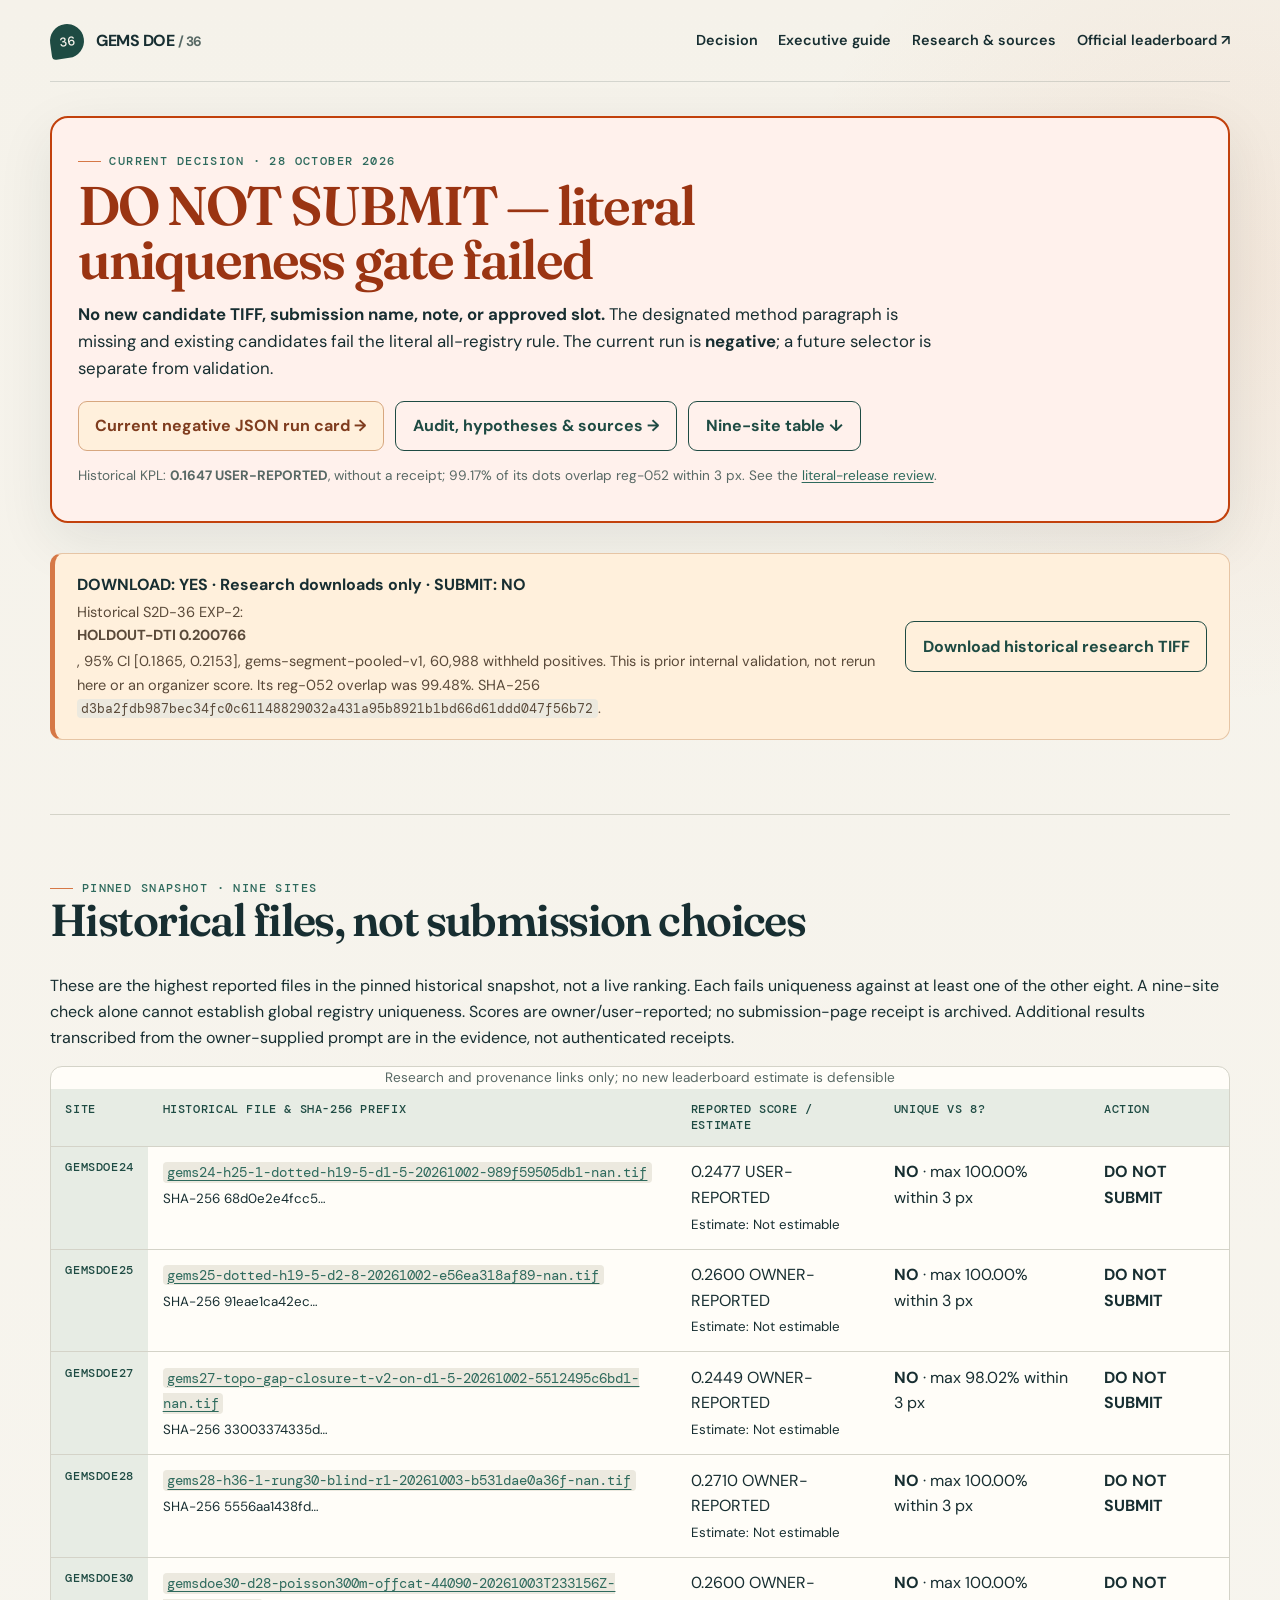
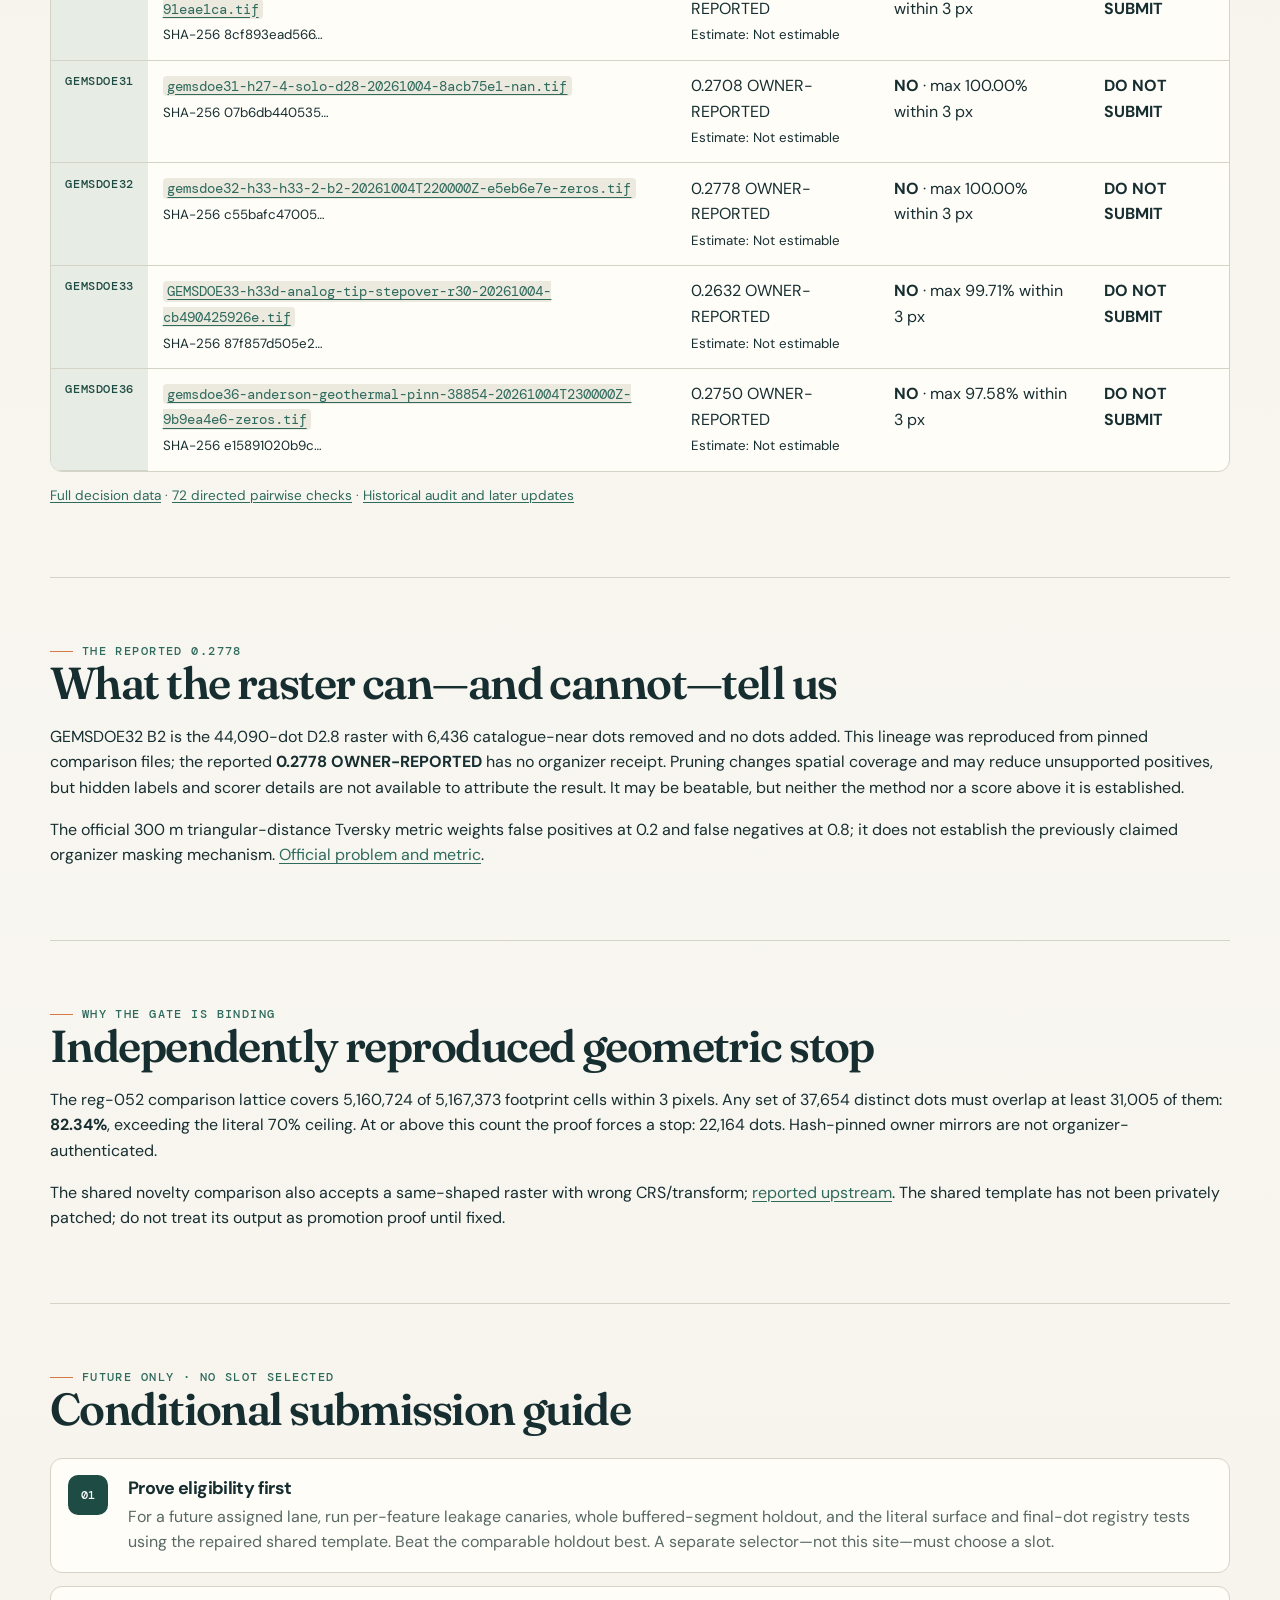
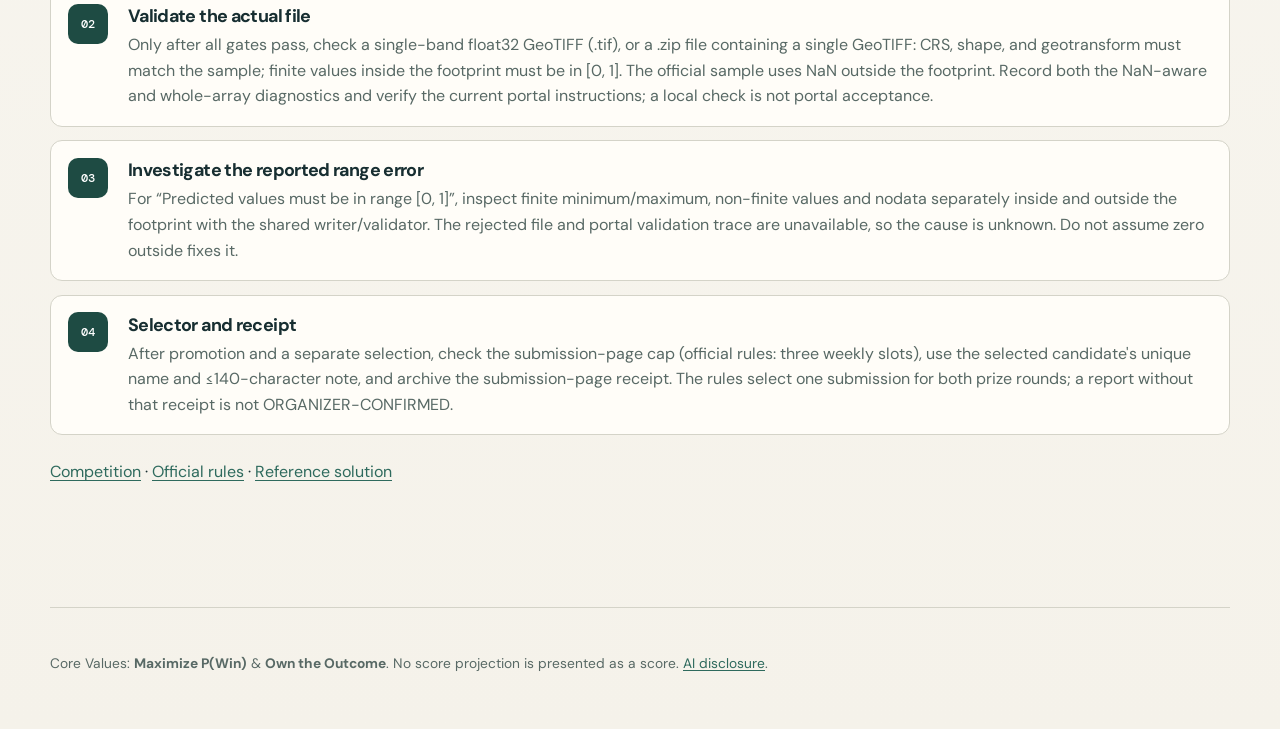
==== docs/index.html @ 8fd95c80 "Fail closed on current research review and validate input grids Co-authored-by: arena-agent <2970537" ====
<!doctype html>
<html lang="en"><head><meta charset="utf-8"><meta name="viewport" content="width=device-width,initial-scale=1">
<meta name="description" content="GEMSDOE36: negative competition decision, research downloads and evidence.">
<title>Decision and evidence · GEMS DOE 36</title><link rel="stylesheet" href="assets/site.css"></head>
<body><a class="skip-link" href="#main">Skip to main content</a>
<header class="site-header"><a class="brand" href="index.html"><span class="brand-mark" aria-hidden="true">36</span><span>GEMS DOE <span class="small">/ 36</span></span></a>
<nav class="nav" aria-label="Main navigation"><a href="index.html">Decision</a><a href="executive-summary.html">Executive guide</a><a href="research/review-20261028.md">Research &amp; sources</a><a href="https://www.drivendata.org/competitions/306/competition-doe-gems/leaderboard/" target="_blank" rel="noopener">Official leaderboard ↗</a></nav></header>
<main id="main" class="wrap">
<!-- LITERAL_REVIEW:START -->
<section class="verdict verdict-bad" aria-labelledby="decision-title"><span class="eyebrow">Current decision · 28 October 2026</span>
<h1 id="decision-title">DO NOT SUBMIT — literal uniqueness gate failed</h1>
<p class="verdict-sub"><strong>No new candidate TIFF, submission name, note, or approved slot.</strong> The designated method paragraph is missing and existing candidates fail the literal all-registry rule. The current run is <strong>negative</strong>; a future selector is separate from validation.</p>
<div class="hero-actions"><a class="button warning" href="downloads/session-review-20261028-audit-run-card.json">Current negative JSON run card →</a><a class="button secondary" href="research/review-20261028.md">Audit, hypotheses &amp; sources →</a><a class="button secondary" href="#focus9-decision">Nine-site table ↓</a></div>
<p class="small">Historical KPL: <strong>0.1647 USER-REPORTED</strong>, without a receipt; 99.17% of its dots overlap reg-052 within 3 px. See the <a href="downloads/literal-release-review.json">literal-release review</a>.</p>
</section><!-- LITERAL_REVIEW:END -->
<section class="download-strip" aria-label="Research download, not submission"><div><strong>DOWNLOAD: YES · Research downloads only · SUBMIT: NO</strong>
<p>Historical S2D-36 EXP-2: <strong>HOLDOUT-DTI 0.200766</strong>, 95% CI [0.1865, 0.2153], gems-segment-pooled-v1, 60,988 withheld positives. This is prior internal validation, not rerun here or an organizer score. Its reg-052 overlap was 99.48%. SHA-256 <code>d3ba2fdb987bec34fc0c61148829032a431a95b8921b1bd66d61ddd047f56b72</code>.</p></div>
<a class="button secondary" href="downloads/gemsdoe36-s2d36-exp2-20261027-31189d084a83-zeros.tif" download>Download historical research TIFF</a></section>
<!-- FOCUS9_DECISION:START -->
<section class="section" id="focus9-decision" aria-labelledby="focus-title">
<div class="section-head"><div><span class="eyebrow">Pinned snapshot · nine sites</span><h2 id="focus-title">Historical files, not submission choices</h2></div></div>
<p>These are the highest reported files in the pinned historical snapshot, not a live ranking. Each fails uniqueness against at least one of the other eight. A nine-site check alone cannot establish global registry uniqueness. Scores are owner/user-reported; no submission-page receipt is archived. Additional results transcribed from the owner-supplied prompt are in the evidence, not authenticated receipts.</p>
<div class="table-wrap"><table><caption class="small">Research and provenance links only; no new leaderboard estimate is defensible</caption>
<thead><tr><th>Site</th><th>Historical file &amp; SHA-256 prefix</th><th>Reported score / estimate</th><th>Unique vs 8?</th><th>Action</th></tr></thead><tbody><tr><th scope="row">GEMSDOE24</th><td><a href="https://github.com/buffedlizard55-lab/GEMSDOE24/blob/fc2bc6f350bf5c6ce8da5d7a2ab03578ea1259d1/docs/downloads/gems24-h25-1-dotted-h19-5-d1-5-20261002-989f59505db1-nan.tif"><code>gems24-h25-1-dotted-h19-5-d1-5-20261002-989f59505db1-nan.tif</code></a><br><small>SHA-256 68d0e2e4fcc5…</small></td><td>0.2477 USER-REPORTED<br><small>Estimate: Not estimable</small></td><td><strong>NO</strong> · max 100.00% within 3 px</td><td><strong>DO NOT SUBMIT</strong></td></tr><tr><th scope="row">GEMSDOE25</th><td><a href="https://github.com/buffedlizard55-lab/GEMSDOE25/blob/e40b9b5e3871cb34d138f586bde97f5099658d01/docs/downloads/gems25-dotted-h19-5-d2-8-20261002-e56ea318af89-nan.tif"><code>gems25-dotted-h19-5-d2-8-20261002-e56ea318af89-nan.tif</code></a><br><small>SHA-256 91eae1ca42ec…</small></td><td>0.2600 OWNER-REPORTED<br><small>Estimate: Not estimable</small></td><td><strong>NO</strong> · max 100.00% within 3 px</td><td><strong>DO NOT SUBMIT</strong></td></tr><tr><th scope="row">GEMSDOE27</th><td><a href="https://github.com/buffedlizard55-lab/GEMSDOE27/blob/927322eadbde56be42ae129ccdfb9b37540d8e60/docs/downloads/gems27-topo-gap-closure-t-v2-on-d1-5-20261002-5512495c6bd1-nan.tif"><code>gems27-topo-gap-closure-t-v2-on-d1-5-20261002-5512495c6bd1-nan.tif</code></a><br><small>SHA-256 33003374335d…</small></td><td>0.2449 OWNER-REPORTED<br><small>Estimate: Not estimable</small></td><td><strong>NO</strong> · max 98.02% within 3 px</td><td><strong>DO NOT SUBMIT</strong></td></tr><tr><th scope="row">GEMSDOE28</th><td><a href="https://github.com/buffedlizard55-lab/GEMSDOE28/blob/e6321461066f89080e3b1bb670d3951ab20d3638/docs/downloads/gems28-h36-1-rung30-blind-r1-20261003-b531dae0a36f-nan.tif"><code>gems28-h36-1-rung30-blind-r1-20261003-b531dae0a36f-nan.tif</code></a><br><small>SHA-256 5556aa1438fd…</small></td><td>0.2710 OWNER-REPORTED<br><small>Estimate: Not estimable</small></td><td><strong>NO</strong> · max 100.00% within 3 px</td><td><strong>DO NOT SUBMIT</strong></td></tr><tr><th scope="row">GEMSDOE30</th><td><a href="https://github.com/buffedlizard55-lab/GEMSDOE30/blob/760af3005dd40b9f36d8fef97d6dc384fd9f2a2f/docs/downloads/gemsdoe30-d28-poisson300m-offcat-44090-20261003T233156Z-91eae1ca.tif"><code>gemsdoe30-d28-poisson300m-offcat-44090-20261003T233156Z-91eae1ca.tif</code></a><br><small>SHA-256 8cf893ead566…</small></td><td>0.2600 OWNER-REPORTED<br><small>Estimate: Not estimable</small></td><td><strong>NO</strong> · max 100.00% within 3 px</td><td><strong>DO NOT SUBMIT</strong></td></tr><tr><th scope="row">GEMSDOE31</th><td><a href="https://github.com/buffedlizard55-lab/GEMSDOE31/blob/597b04cd1afb65d1ebbe3e9417fd952be48e3d74/docs/downloads/gemsdoe31-h27-4-solo-d28-20261004-8acb75e1-nan.tif"><code>gemsdoe31-h27-4-solo-d28-20261004-8acb75e1-nan.tif</code></a><br><small>SHA-256 07b6db440535…</small></td><td>0.2708 OWNER-REPORTED<br><small>Estimate: Not estimable</small></td><td><strong>NO</strong> · max 100.00% within 3 px</td><td><strong>DO NOT SUBMIT</strong></td></tr><tr><th scope="row">GEMSDOE32</th><td><a href="https://github.com/buffedlizard55-lab/GEMSDOE32/blob/5fc7792c5887735ecd3aa9a612787da588a7bf2c/docs/downloads/gemsdoe32-h33-h33-2-b2-20261004T220000Z-e5eb6e7e-zeros.tif"><code>gemsdoe32-h33-h33-2-b2-20261004T220000Z-e5eb6e7e-zeros.tif</code></a><br><small>SHA-256 c55bafc47005…</small></td><td>0.2778 OWNER-REPORTED<br><small>Estimate: Not estimable</small></td><td><strong>NO</strong> · max 100.00% within 3 px</td><td><strong>DO NOT SUBMIT</strong></td></tr><tr><th scope="row">GEMSDOE33</th><td><a href="https://github.com/buffedlizard55-lab/GEMSDOE33/blob/f618cc54773bd9b4d6c2b3ebf78103a05cc10cb6/docs/downloads/GEMSDOE33-h33d-analog-tip-stepover-r30-20261004-cb490425926e.tif"><code>GEMSDOE33-h33d-analog-tip-stepover-r30-20261004-cb490425926e.tif</code></a><br><small>SHA-256 87f857d505e2…</small></td><td>0.2632 OWNER-REPORTED<br><small>Estimate: Not estimable</small></td><td><strong>NO</strong> · max 99.71% within 3 px</td><td><strong>DO NOT SUBMIT</strong></td></tr><tr><th scope="row">GEMSDOE36</th><td><a href="https://github.com/buffedlizard55-lab/GEMSDOE36/blob/c5a8ae7da3bd2fcff5aa5855afd44c7a3346c16f/docs/downloads/gemsdoe36-anderson-geothermal-pinn-38854-20261004T230000Z-9b9ea4e6-zeros.tif"><code>gemsdoe36-anderson-geothermal-pinn-38854-20261004T230000Z-9b9ea4e6-zeros.tif</code></a><br><small>SHA-256 e15891020b9c…</small></td><td>0.2750 OWNER-REPORTED<br><small>Estimate: Not estimable</small></td><td><strong>NO</strong> · max 97.58% within 3 px</td><td><strong>DO NOT SUBMIT</strong></td></tr></tbody></table></div>
<p class="small"><a href="downloads/focus9-decision-table-20261027.json">Full decision data</a> · <a href="downloads/focus-sites-pairwise-uniqueness.json">72 directed pairwise checks</a> · <a href="research/focus9-executive-summary-20261027.md">Historical audit and later updates</a></p>
</section><!-- FOCUS9_DECISION:END -->
<section class="section" id="why-b2"><span class="eyebrow">The reported 0.2778</span><h2>What the raster can—and cannot—tell us</h2>
<p>GEMSDOE32 B2 is the 44,090-dot D2.8 raster with 6,436 catalogue-near dots removed and no dots added. This lineage was reproduced from pinned comparison files; the reported <strong>0.2778 OWNER-REPORTED</strong> has no organizer receipt. Pruning changes spatial coverage and may reduce unsupported positives, but hidden labels and scorer details are not available to attribute the result. It may be beatable, but neither the method nor a score above it is established.</p>
<p>The official 300 m triangular-distance Tversky metric weights false positives at 0.2 and false negatives at 0.8; it does not establish the previously claimed organizer masking mechanism. <a href="https://www.drivendata.org/competitions/306/competition-doe-gems/page/967/">Official problem and metric</a>.</p>
</section>
<section class="section" id="novelty"><span class="eyebrow">Why the gate is binding</span><h2>Independently reproduced geometric stop</h2>
<p>The reg-052 comparison lattice covers 5,160,724 of 5,167,373 footprint cells within 3 pixels. Any set of 37,654 distinct dots must overlap at least 31,005 of them: <strong>82.34%</strong>, exceeding the literal 70% ceiling. At or above this count the proof forces a stop: 22,164 dots. Hash-pinned owner mirrors are not organizer-authenticated.</p>
<p>The shared novelty comparison also accepts a same-shaped raster with wrong CRS/transform; <a href="https://github.com/buffedlizard55-lab/GEMSDOE24/issues/77">reported upstream</a>. The shared template has not been privately patched; do not treat its output as promotion proof until fixed.</p>
</section>
<section class="section" id="how-to-submit"><span class="eyebrow">Future only · no slot selected</span><h2>Conditional submission guide</h2>
<ol class="steps"><li><div><h3>Prove eligibility first</h3><p>For a future assigned lane, run per-feature leakage canaries, whole buffered-segment holdout, and the literal surface and final-dot registry tests using the repaired shared template. Beat the comparable holdout best. A separate selector—not this site—must choose a slot.</p></div></li>
<li><div><h3>Validate the actual file</h3><p>Only after all gates pass, check a single-band float32 GeoTIFF (.tif), or a .zip file containing a single GeoTIFF: CRS, shape, and geotransform must match the sample; finite values inside the footprint must be in [0, 1]. The official sample uses NaN outside the footprint. Record both the NaN-aware and whole-array diagnostics and verify the current portal instructions; a local check is not portal acceptance.</p></div></li>
<li><div><h3>Investigate the reported range error</h3><p>For “Predicted values must be in range [0, 1]”, inspect finite minimum/maximum, non-finite values and nodata separately inside and outside the footprint with the shared writer/validator. The rejected file and portal validation trace are unavailable, so the cause is unknown. Do not assume zero outside fixes it.</p></div></li>
<li><div><h3>Selector and receipt</h3><p>After promotion and a separate selection, check the submission-page cap (official rules: three weekly slots), use the selected candidate's unique name and ≤140-character note, and archive the submission-page receipt. The rules select one submission for both prize rounds; a report without that receipt is not ORGANIZER-CONFIRMED.</p></div></li></ol>
<p><a href="https://www.drivendata.org/competitions/306/competition-doe-gems/">Competition</a> · <a href="https://docs.nlr.gov/docs/fy26osti/96647.pdf">Official rules</a> · <a href="https://github.com/drivendataorg/gems-prize-reference-solution">Reference solution</a></p>
</section>
</main><footer class="site-footer wrap"><p>Core Values: <strong>Maximize P(Win)</strong> &amp; <strong>Own the Outcome</strong>. No score projection is presented as a score. <a href="AI_DISCLOSURE.md">AI disclosure</a>.</p></footer></body></html>
---- docs/assets/site.css ----
@import url('https://fonts.googleapis.com/css2?family=DM+Mono:wght@400;500&family=DM+Sans:wght@400;500;600;700&family=Fraunces:opsz,wght@9..144,500;9..144,600&display=swap');

:root {
  color-scheme: light;
  --paper: #f5f2ea;
  --paper-2: #ebe7db;
  --ink: #172e31;
  --muted: #586965;
  --line: #d4d3c8;
  --forest: #1e4b43;
  --forest-2: #2e6a5d;
  --copper: #d67846;
  --copper-soft: #f4e2d3;
  --warning: #7f3c1e;
  --warning-bg: #fff0dc;
  --mint: #dce9dd;
  --white: #fffdf8;
  --shadow: 0 18px 55px rgba(25, 47, 46, 0.09);
  --radius: 18px;
  font-family: 'DM Sans', system-ui, sans-serif;
}

* { box-sizing: border-box; }
html { scroll-behavior: smooth; }
body {
  margin: 0;
  color: var(--ink);
  background:
    radial-gradient(circle at 95% 7%, rgba(214, 120, 70, .10), transparent 27rem),
    linear-gradient(180deg, var(--paper), #f8f6f0 64%, var(--paper));
  line-height: 1.6;
}
a { color: var(--forest-2); text-underline-offset: .18em; }
a:hover { color: #12392f; }
button, a { -webkit-tap-highlight-color: transparent; }
:focus-visible { outline: 3px solid var(--copper); outline-offset: 3px; }
.skip-link { position: absolute; left: -9999px; top: 0; z-index: 10; background: var(--white); padding: .7rem 1rem; }
.skip-link:focus { left: 1rem; top: 1rem; }

.site-header {
  width: min(1180px, calc(100% - 40px));
  margin: 0 auto;
  min-height: 82px;
  display: flex;
  align-items: center;
  justify-content: space-between;
  gap: 2rem;
  border-bottom: 1px solid rgba(23, 46, 49, .15);
}
.brand { display: inline-flex; align-items: center; gap: .75rem; color: var(--ink); text-decoration: none; font-weight: 700; letter-spacing: -.03em; }
.brand-mark { width: 34px; height: 34px; display: grid; place-items: center; color: var(--paper); background: var(--forest); border-radius: 50% 50% 50% 12%; font: 500 .8rem 'DM Mono', monospace; transform: rotate(-8deg); }
.nav { display: flex; align-items: center; gap: 1.3rem; flex-wrap: wrap; justify-content: flex-end; }
.nav a { color: var(--ink); text-decoration: none; font-size: .9rem; font-weight: 600; }
.nav a:hover { color: var(--copper); }

.wrap { width: min(1180px, calc(100% - 40px)); margin: 0 auto; }
.hero { padding: 76px 0 44px; display: grid; grid-template-columns: minmax(0, 1.25fr) minmax(280px, .75fr); gap: 3rem; align-items: center; }
.eyebrow { display: inline-flex; align-items: center; gap: .55rem; color: var(--forest-2); font: 500 .74rem 'DM Mono', monospace; letter-spacing: .12em; text-transform: uppercase; }
.eyebrow::before { content: ''; width: 23px; height: 1px; background: var(--copper); }
h1, h2, h3 { margin: 0; line-height: 1.12; letter-spacing: -.035em; }
h1 { max-width: 760px; margin-top: 1rem; font: 600 clamp(2.8rem, 6vw, 5.7rem)/.99 'Fraunces', Georgia, serif; }
h2 { font: 600 clamp(1.8rem, 3.5vw, 2.8rem)/1.08 'Fraunces', Georgia, serif; }
h3 { font-size: 1.12rem; }
.lede { max-width: 690px; margin: 1.4rem 0 1.9rem; color: var(--muted); font-size: 1.13rem; }
.hero-actions { display: flex; flex-wrap: wrap; gap: .7rem; align-items: center; }
.button { display: inline-flex; align-items: center; justify-content: center; gap: .55rem; min-height: 46px; padding: .72rem 1.05rem; border: 1px solid var(--forest); border-radius: 9px; background: var(--forest); color: #fffdf8; font-weight: 700; text-decoration: none; transition: transform .15s ease, box-shadow .15s ease; }
.button:hover { color: white; transform: translateY(-2px); box-shadow: 0 8px 22px rgba(30,75,67,.18); }
.button.secondary { color: var(--forest); background: transparent; }
.button.secondary:hover { color: var(--forest); background: var(--mint); }
.button.warning { color: var(--warning); background: var(--warning-bg); border-color: #d7a77f; }
.button.disabled { cursor: not-allowed; color: #66746f; background: #e7e8e1; border-color: #c8cec5; box-shadow: none; transform: none; }

.status-card { position: relative; overflow: hidden; padding: 1.45rem; border-radius: var(--radius); background: var(--ink); color: var(--paper); box-shadow: var(--shadow); }
.status-card::after { content: ''; position: absolute; width: 150px; height: 150px; right: -52px; bottom: -78px; border: 1px solid rgba(244,226,211,.3); border-radius: 50%; box-shadow: 0 0 0 18px rgba(244,226,211,.04), 0 0 0 38px rgba(244,226,211,.035); }
.status-card .eyebrow { color: #c2d6c8; }
.status-card h2 { margin: .85rem 0; font: 600 1.6rem/1.1 'Fraunces', Georgia, serif; }
.status-card p { max-width: 38ch; color: #d5ddd5; font-size: .93rem; }
.status-card a { position: relative; z-index: 1; color: #f2c49e; font-weight: 700; }
.status-pip { display: inline-block; width: 8px; height: 8px; margin-right: .45rem; background: #f2a16e; border-radius: 50%; box-shadow: 0 0 0 4px rgba(242,161,110,.14); }

.download-strip { margin: 18px 0 74px; display: grid; grid-template-columns: minmax(0, 1fr) auto; align-items: center; gap: 1.5rem; padding: 1.15rem 1.35rem; background: var(--warning-bg); border: 1px solid #e6c5a5; border-left: 5px solid var(--copper); border-radius: 12px; }
.download-strip strong { display: block; margin-bottom: .18rem; }
.download-strip p { margin: 0; color: #5a4a3a; font-size: .91rem; }

.section { padding: 56px 0; border-top: 1px solid var(--line); }
.section-head { display: flex; align-items: end; justify-content: space-between; gap: 2rem; margin-bottom: 1.8rem; }
.section-head p { max-width: 490px; margin: 0; color: var(--muted); }
.grid { display: grid; gap: 1rem; }
.grid.cols-3 { grid-template-columns: repeat(3, 1fr); }
.grid.cols-2 { grid-template-columns: repeat(2, 1fr); }
.card { padding: 1.35rem; background: rgba(255,253,248,.78); border: 1px solid var(--line); border-radius: 14px; box-shadow: 0 4px 20px rgba(23,46,49,.025); }
.card p { margin: .65rem 0 0; color: var(--muted); font-size: .94rem; }
.card-kicker { display: block; margin-bottom: .65rem; color: var(--copper); font: 500 .72rem 'DM Mono', monospace; letter-spacing: .08em; text-transform: uppercase; }
.card .tag { display: inline-flex; margin-top: 1rem; padding: .25rem .55rem; border-radius: 999px; background: var(--mint); color: var(--forest); font: 500 .7rem 'DM Mono', monospace; }
.rank { display: inline-grid; place-items: center; width: 28px; height: 28px; margin-right: .5rem; background: var(--paper-2); border-radius: 50%; font: 500 .76rem 'DM Mono', monospace; }
.callout { margin: 1.25rem 0; padding: 1rem 1.15rem; border-left: 4px solid var(--forest-2); background: var(--mint); border-radius: 0 10px 10px 0; }
.callout.warning { border-left-color: var(--copper); background: var(--warning-bg); }
.callout p { margin: .25rem 0; }
.inline-code, code { padding: .08rem .3rem; background: #ece9df; border-radius: 4px; font: .9em 'DM Mono', monospace; }
pre { overflow-x: auto; padding: 1rem; background: #172e31; color: #f4f2ea; border-radius: 10px; font-size: .83rem; }

.page-hero { padding: 64px 0 35px; }
.page-hero h1 { max-width: 850px; font-size: clamp(2.6rem, 5vw, 4.7rem); }
.page-hero .lede { margin-bottom: 0; }
.steps { counter-reset: step; display: grid; gap: .85rem; margin: 1.5rem 0; padding: 0; list-style: none; }
.steps li { counter-increment: step; display: grid; grid-template-columns: 44px 1fr; gap: 1rem; padding: 1.05rem; background: var(--white); border: 1px solid var(--line); border-radius: 12px; }
.steps li::before { content: counter(step, decimal-leading-zero); display: grid; place-items: center; width: 40px; height: 40px; color: white; background: var(--forest); border-radius: 10px; font: 500 .78rem 'DM Mono', monospace; }
.steps h3 { margin-top: .13rem; }
.steps p { margin: .38rem 0 0; color: var(--muted); }
.table-wrap { overflow-x: auto; border: 1px solid var(--line); border-radius: 12px; background: var(--white); }
table { width: 100%; border-collapse: collapse; min-width: 620px; }
th, td { padding: .78rem .9rem; text-align: left; vertical-align: top; border-bottom: 1px solid var(--line); }
th { background: #e7ece4; color: var(--forest); font: 500 .76rem 'DM Mono', monospace; text-transform: uppercase; letter-spacing: .05em; }
tr:last-child td { border-bottom: 0; }
.small { color: var(--muted); font-size: .85rem; }
.site-footer { margin-top: 50px; padding: 30px 0 42px; border-top: 1px solid var(--line); color: var(--muted); font-size: .86rem; }
.footer-row { display: flex; justify-content: space-between; gap: 1.5rem; flex-wrap: wrap; }
.footer-row p { margin: 0; }

@media (max-width: 800px) {
  .hero { grid-template-columns: 1fr; padding-top: 52px; gap: 2rem; }
  .grid.cols-3 { grid-template-columns: 1fr 1fr; }
  .section-head { display: block; }
  .section-head p { margin-top: .8rem; }
}
@media (max-width: 560px) {
  .site-header, .wrap { width: min(100% - 28px, 1180px); }
  .site-header { align-items: flex-start; flex-direction: column; gap: .8rem; padding: 1rem 0; }
  .nav { justify-content: flex-start; gap: .55rem 1rem; }
  .nav a { font-size: .82rem; }
  .hero { padding-top: 40px; }
  .grid.cols-3, .grid.cols-2 { grid-template-columns: 1fr; }
  .download-strip { grid-template-columns: 1fr; }
  .page-hero { padding-top: 42px; }
}
@media (prefers-reduced-motion: reduce) { html { scroll-behavior: auto; } .button { transition: none; } }

.gate-banner {
  margin: 18px 0 0;
  padding: 1rem 1.3rem;
  border-radius: 12px;
  background: #e3f3e8;
  border: 1.5px solid #2e6a5d;
  border-left: 6px solid #1e4b43;
  display: flex;
  flex-wrap: wrap;
  align-items: center;
  justify-content: space-between;
  gap: 1rem;
}
.gate-banner strong { color: #12392f; font-size: 1rem; }
.badge-pass {
  display: inline-flex;
  align-items: center;
  gap: .4rem;
  padding: .28rem .68rem;
  border-radius: 999px;
  background: #1e4b43;
  color: #fffdf8;
  font: 600 .74rem 'DM Mono', monospace;
  letter-spacing: .06em;
  text-transform: uppercase;
}
.fig-card {
  margin: 1.5rem 0 0;
  padding: 1rem;
  background: var(--white);
  border: 1px solid var(--line);
  border-radius: 14px;
  box-shadow: var(--shadow);
}
.fig-card img { width: 100%; height: auto; display: block; border-radius: 8px; }

/* ---- H36 verdict banner (generated by scripts/build_site.py from the JSON run card) ---- */
.verdict { margin: 34px 0 30px; padding: 1.6rem 1.6rem 1.3rem; border-radius: var(--radius); box-shadow: var(--shadow); }
.verdict h1 { margin-top: .6rem; font-size: clamp(2rem, 4.4vw, 3.4rem); }
.verdict-sub { max-width: 860px; margin: .9rem 0 1.2rem; font-size: 1.05rem; }
.verdict-bad { background: #fff1ec; border: 2px solid #c2410c; }
.verdict-bad h1 { color: #9a3412; }
.verdict-ok { background: #ecfdf3; border: 2px solid #15803d; }
.verdict-ok h1 { color: #166534; }
.verdict-meta { margin-top: 1.2rem; }
.verdict-meta table { min-width: 0; }
.verdict-meta th { width: 210px; }
.verdict-meta code { word-break: break-all; }
td.pass { color: #166534; font-weight: 700; }
td.fail { color: #9a3412; font-weight: 700; }

/* Source activity is informational; no browser-fetched leaderboard values. */
.source-feed-list { display: grid; grid-template-columns: repeat(auto-fit, minmax(260px, 1fr)); gap: .5rem 1.25rem; padding-left: 1.5rem; }
.source-feed-list li { overflow-wrap: anywhere; }
#source-feed-status { font-size: .9rem; color: var(--muted, #405360); }

/* Preflight decision: readable long hashes and compact audit cards on small screens. */
.archive-card code, .table-wrap code { overflow-wrap: anywhere; word-break: break-word; }
.archive-card a { overflow-wrap: anywhere; }
.archive-card details { margin-top: 1rem; font-size: .82rem; }
.archive-card summary { cursor: pointer; font-weight: 700; }
#source-feed-list { columns: 2 280px; padding-left: 1.2rem; }
#source-feed-list li { break-inside: avoid; margin-bottom: .35rem; font-size: .9rem; }
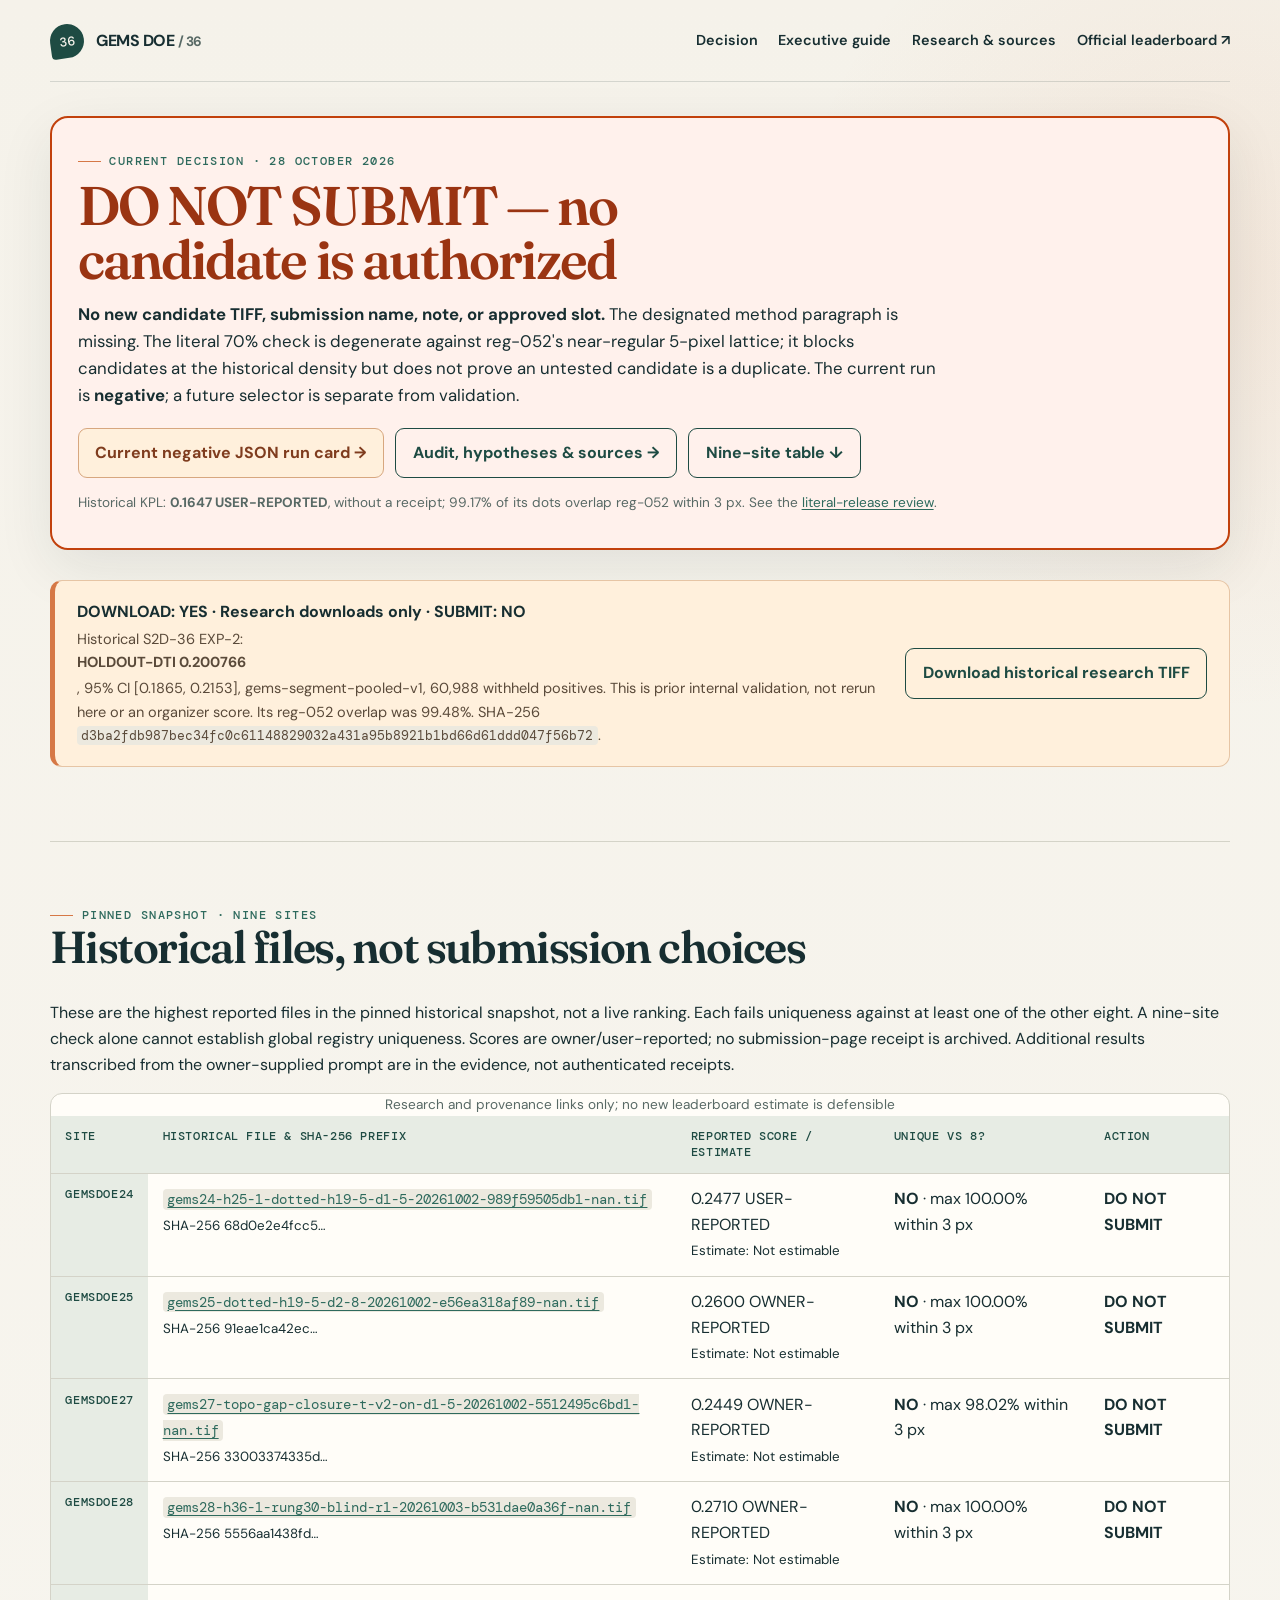
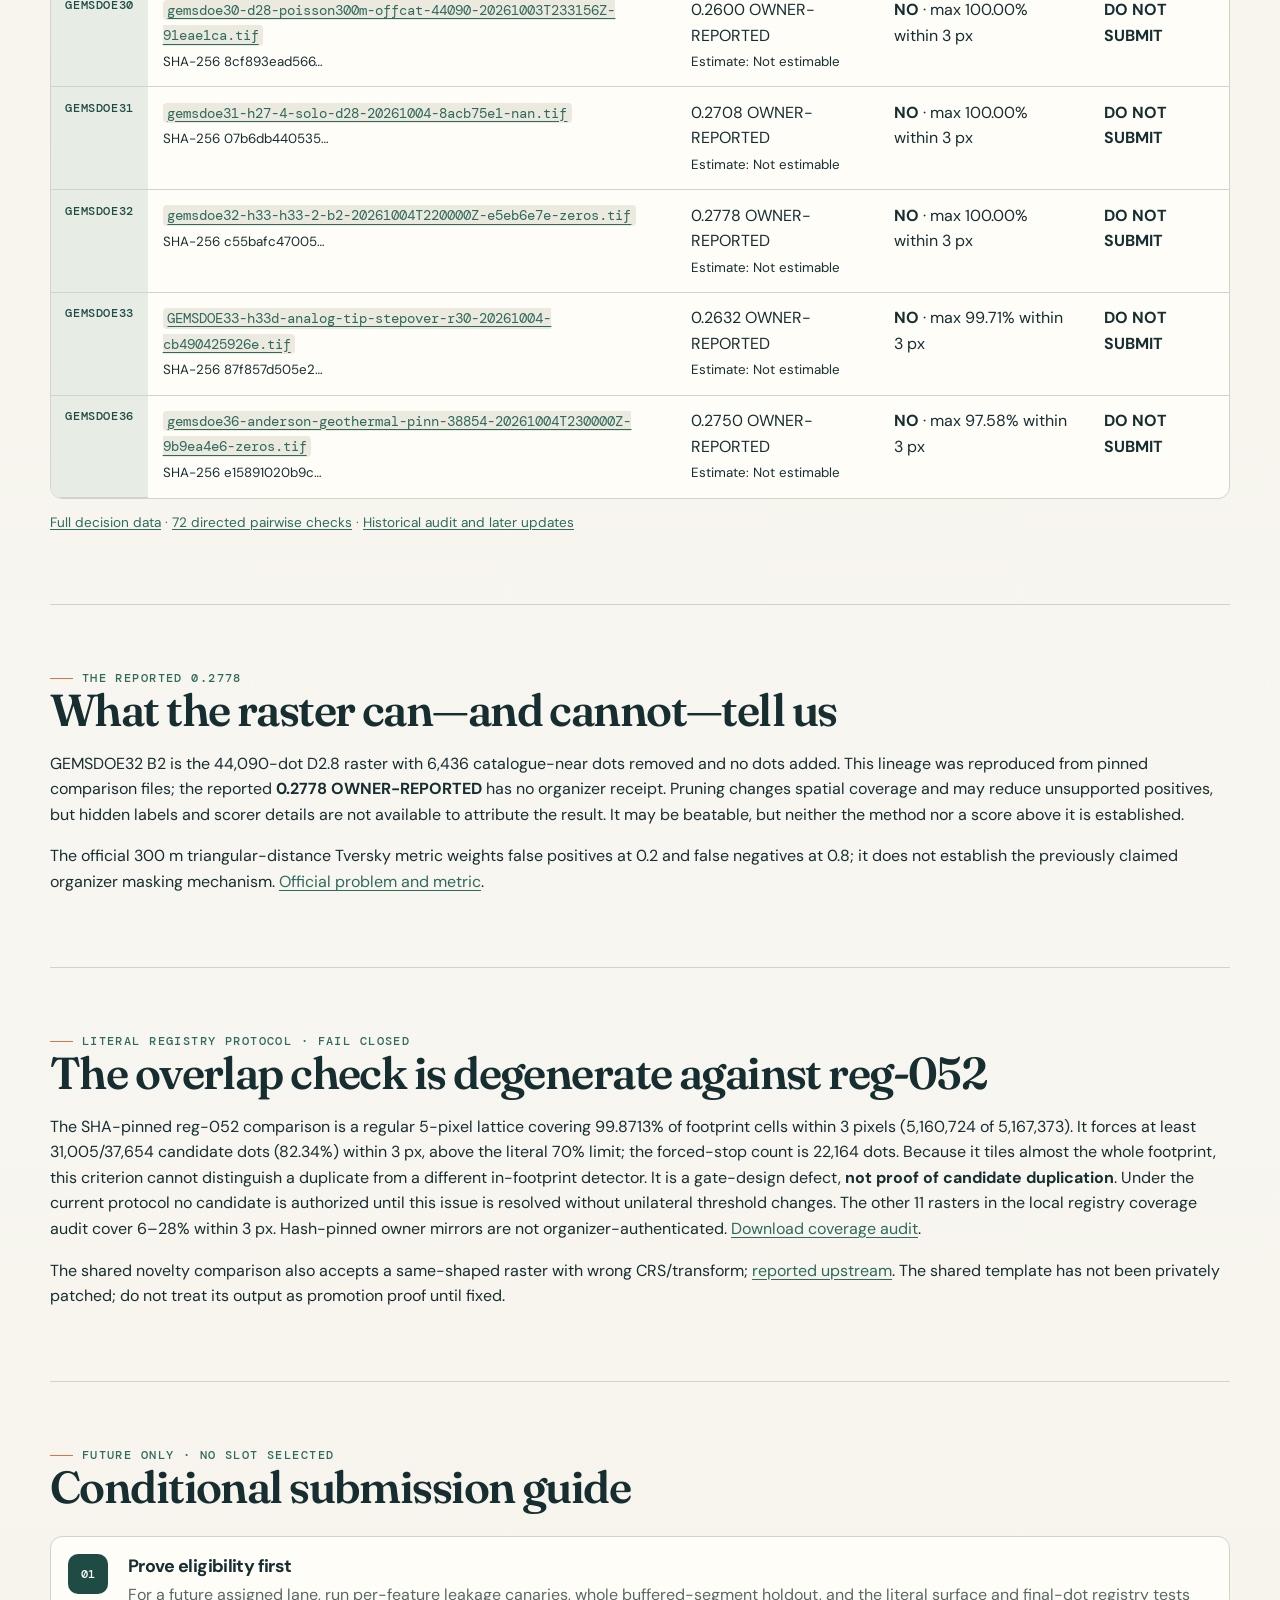
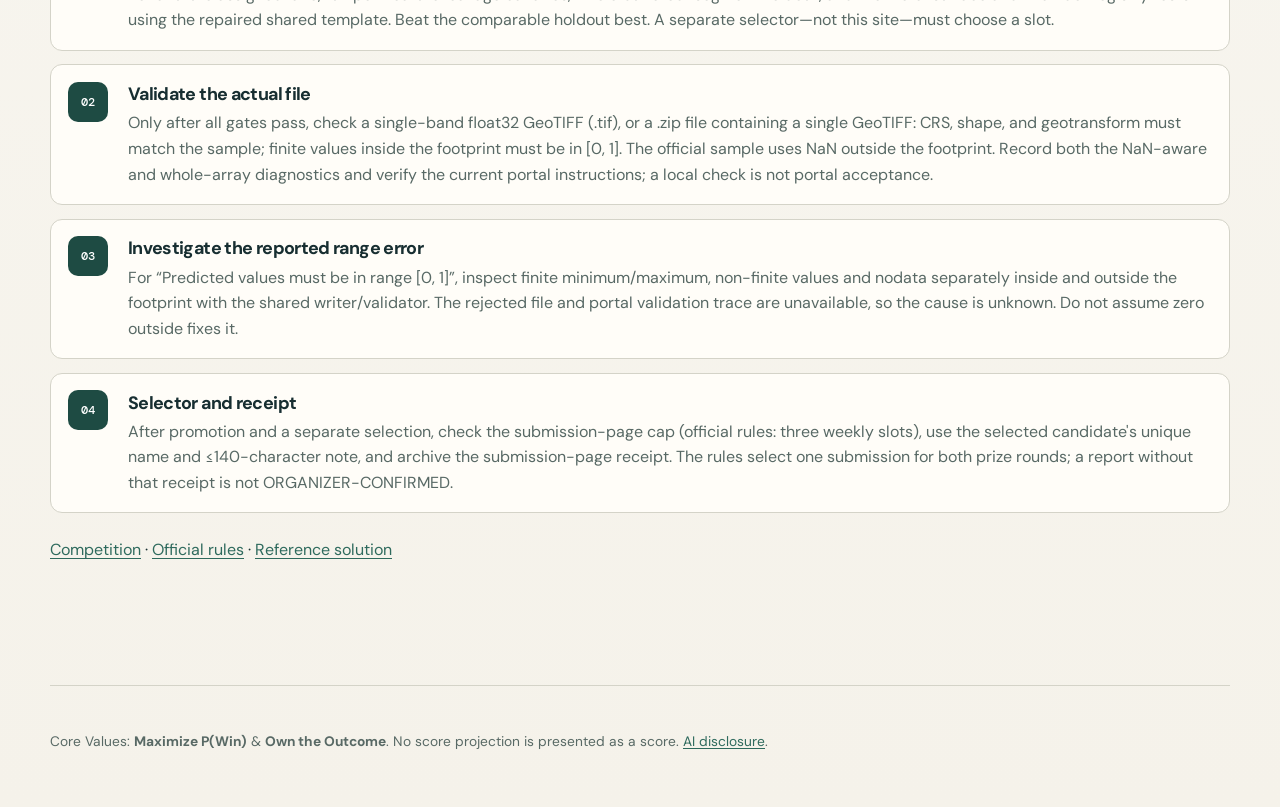
==== commit 5efe9f27: "Merge latest main and clarify registry gate limitation Co-authored-by: arena-agent <297053741+arena-" ====
--- a/docs/index.html
+++ b/docs/index.html
@@ -8,8 +8,8 @@
 <main id="main" class="wrap">
 <!-- LITERAL_REVIEW:START -->
 <section class="verdict verdict-bad" aria-labelledby="decision-title"><span class="eyebrow">Current decision · 28 October 2026</span>
-<h1 id="decision-title">DO NOT SUBMIT — literal uniqueness gate failed</h1>
-<p class="verdict-sub"><strong>No new candidate TIFF, submission name, note, or approved slot.</strong> The designated method paragraph is missing and existing candidates fail the literal all-registry rule. The current run is <strong>negative</strong>; a future selector is separate from validation.</p>
+<h1 id="decision-title">DO NOT SUBMIT — no candidate is authorized</h1>
+<p class="verdict-sub"><strong>No new candidate TIFF, submission name, note, or approved slot.</strong> The designated method paragraph is missing. The literal 70% check is degenerate against reg-052's near-regular 5-pixel lattice; it blocks candidates at the historical density but does not prove an untested candidate is a duplicate. The current run is <strong>negative</strong>; a future selector is separate from validation.</p>
 <div class="hero-actions"><a class="button warning" href="downloads/session-review-20261028-audit-run-card.json">Current negative JSON run card →</a><a class="button secondary" href="research/review-20261028.md">Audit, hypotheses &amp; sources →</a><a class="button secondary" href="#focus9-decision">Nine-site table ↓</a></div>
 <p class="small">Historical KPL: <strong>0.1647 USER-REPORTED</strong>, without a receipt; 99.17% of its dots overlap reg-052 within 3 px. See the <a href="downloads/literal-release-review.json">literal-release review</a>.</p>
 </section><!-- LITERAL_REVIEW:END -->
@@ -28,8 +28,8 @@
 <p>GEMSDOE32 B2 is the 44,090-dot D2.8 raster with 6,436 catalogue-near dots removed and no dots added. This lineage was reproduced from pinned comparison files; the reported <strong>0.2778 OWNER-REPORTED</strong> has no organizer receipt. Pruning changes spatial coverage and may reduce unsupported positives, but hidden labels and scorer details are not available to attribute the result. It may be beatable, but neither the method nor a score above it is established.</p>
 <p>The official 300 m triangular-distance Tversky metric weights false positives at 0.2 and false negatives at 0.8; it does not establish the previously claimed organizer masking mechanism. <a href="https://www.drivendata.org/competitions/306/competition-doe-gems/page/967/">Official problem and metric</a>.</p>
 </section>
-<section class="section" id="novelty"><span class="eyebrow">Why the gate is binding</span><h2>Independently reproduced geometric stop</h2>
-<p>The reg-052 comparison lattice covers 5,160,724 of 5,167,373 footprint cells within 3 pixels. Any set of 37,654 distinct dots must overlap at least 31,005 of them: <strong>82.34%</strong>, exceeding the literal 70% ceiling. At or above this count the proof forces a stop: 22,164 dots. Hash-pinned owner mirrors are not organizer-authenticated.</p>
+<section class="section" id="novelty"><span class="eyebrow">Literal registry protocol · fail closed</span><h2>The overlap check is degenerate against reg-052</h2>
+<p>The SHA-pinned reg-052 comparison is a regular 5-pixel lattice covering 99.8713% of footprint cells within 3 pixels (5,160,724 of 5,167,373). It forces at least 31,005/37,654 candidate dots (82.34%) within 3 px, above the literal 70% limit; the forced-stop count is 22,164 dots. Because it tiles almost the whole footprint, this criterion cannot distinguish a duplicate from a different in-footprint detector. It is a gate-design defect, <strong>not proof of candidate duplication</strong>. Under the current protocol no candidate is authorized until this issue is resolved without unilateral threshold changes. The other 11 rasters in the local registry coverage audit cover 6–28% within 3 px. Hash-pinned owner mirrors are not organizer-authenticated. <a href="downloads/registry-coverage-audit-20261028.json">Download coverage audit</a>.</p>
 <p>The shared novelty comparison also accepts a same-shaped raster with wrong CRS/transform; <a href="https://github.com/buffedlizard55-lab/GEMSDOE24/issues/77">reported upstream</a>. The shared template has not been privately patched; do not treat its output as promotion proof until fixed.</p>
 </section>
 <section class="section" id="how-to-submit"><span class="eyebrow">Future only · no slot selected</span><h2>Conditional submission guide</h2>
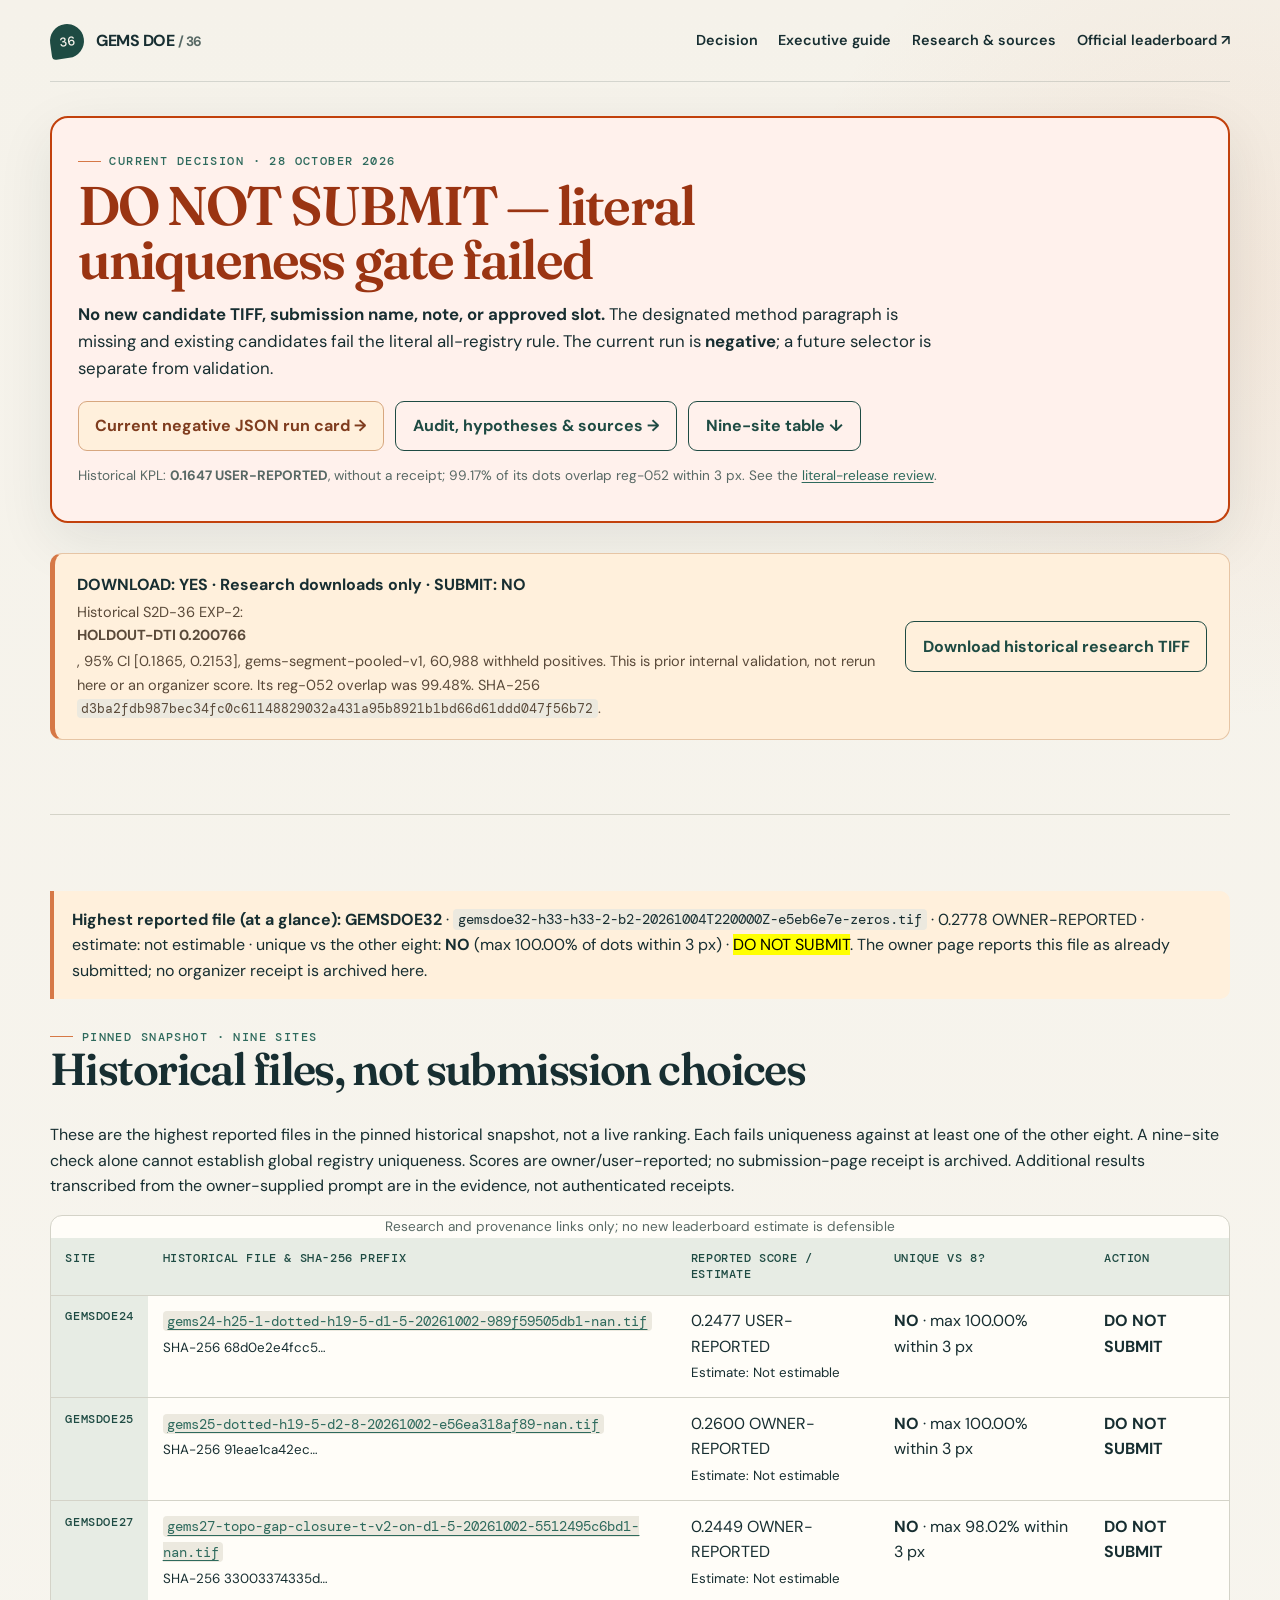
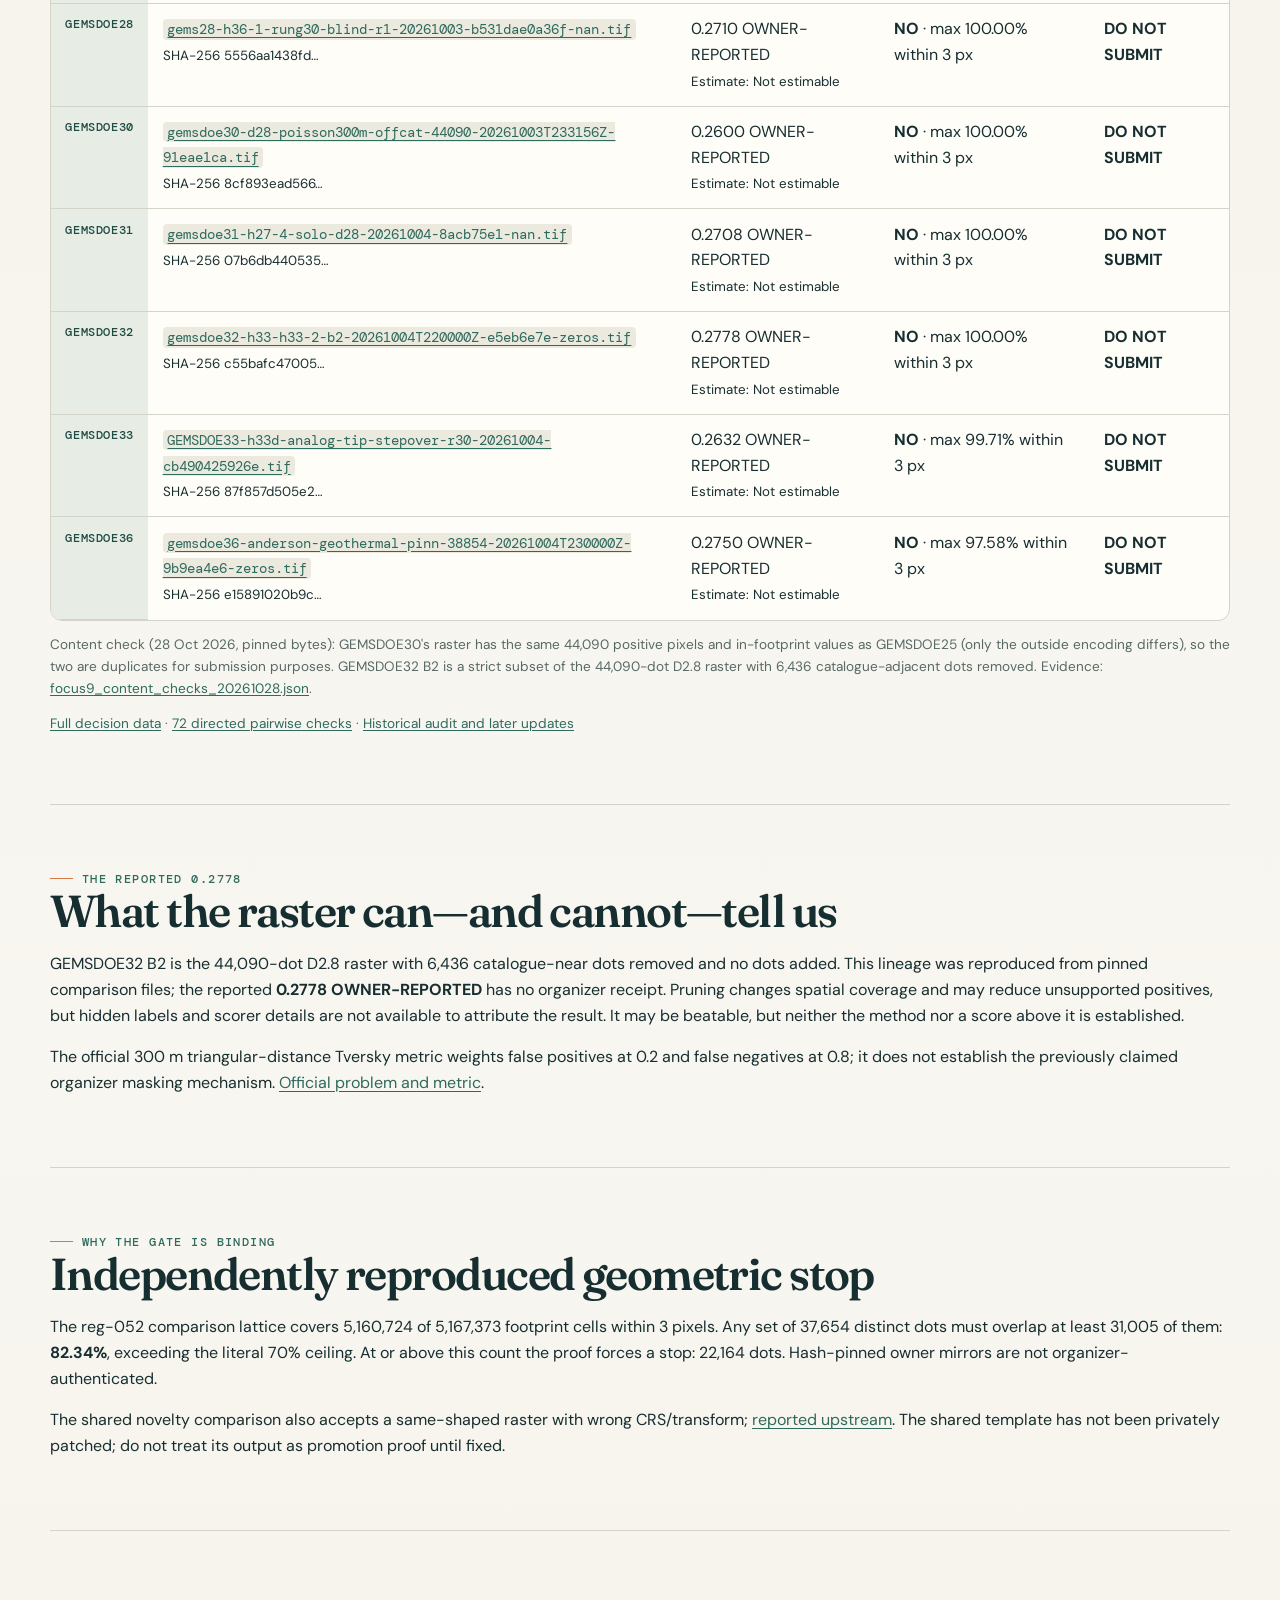
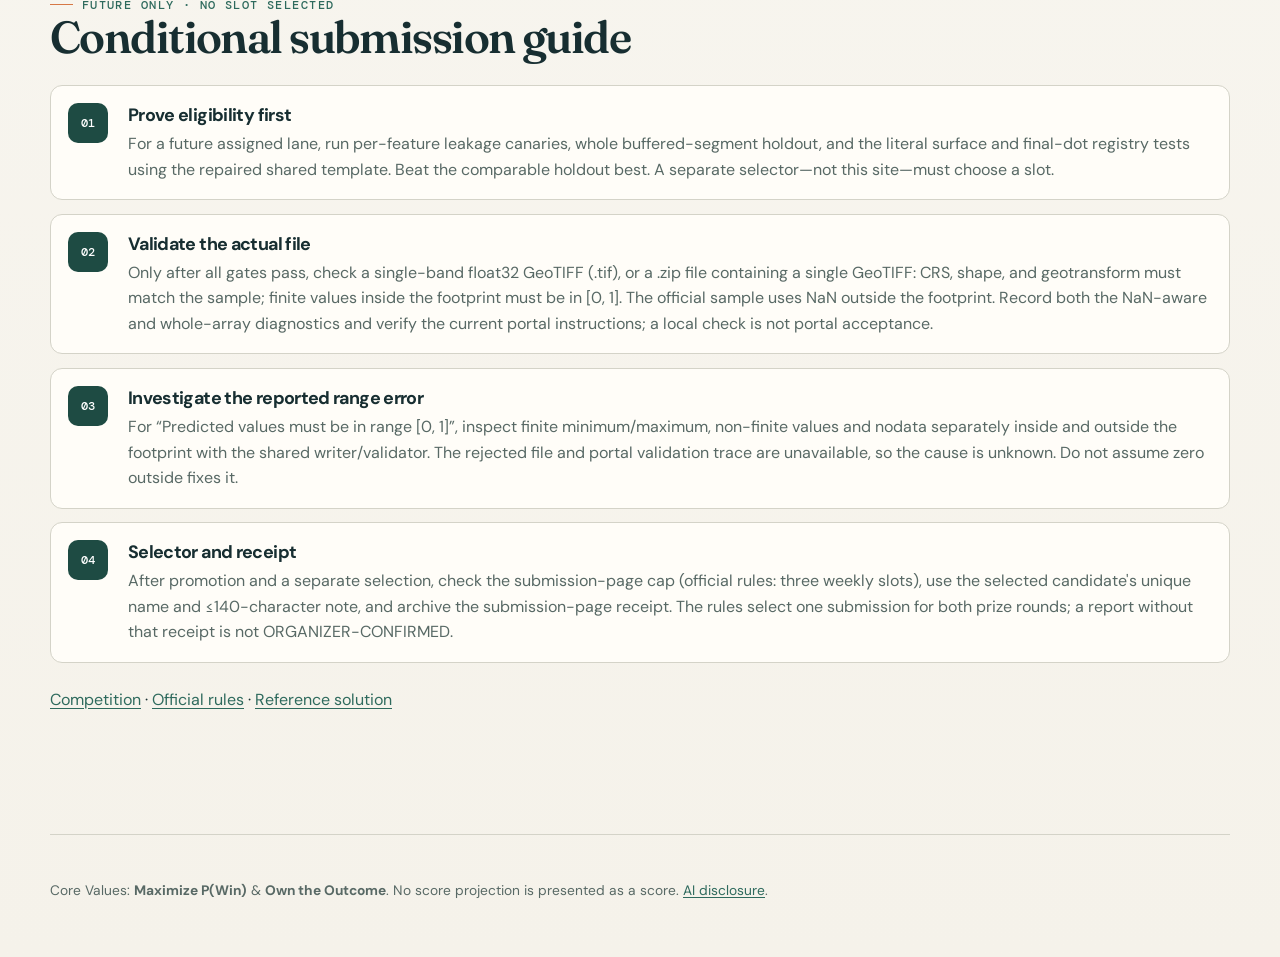
==== commit 06c96fec: "Session B (28 Oct 2026): verified nine-site audit, B2 lineage, GEMSDOE30 duplicate, validator filena" ====
--- a/docs/index.html
+++ b/docs/index.html
@@ -8,8 +8,8 @@
 <main id="main" class="wrap">
 <!-- LITERAL_REVIEW:START -->
 <section class="verdict verdict-bad" aria-labelledby="decision-title"><span class="eyebrow">Current decision · 28 October 2026</span>
-<h1 id="decision-title">DO NOT SUBMIT — no candidate is authorized</h1>
-<p class="verdict-sub"><strong>No new candidate TIFF, submission name, note, or approved slot.</strong> The designated method paragraph is missing. The literal 70% check is degenerate against reg-052's near-regular 5-pixel lattice; it blocks candidates at the historical density but does not prove an untested candidate is a duplicate. The current run is <strong>negative</strong>; a future selector is separate from validation.</p>
+<h1 id="decision-title">DO NOT SUBMIT — literal uniqueness gate failed</h1>
+<p class="verdict-sub"><strong>No new candidate TIFF, submission name, note, or approved slot.</strong> The designated method paragraph is missing and existing candidates fail the literal all-registry rule. The current run is <strong>negative</strong>; a future selector is separate from validation.</p>
 <div class="hero-actions"><a class="button warning" href="downloads/session-review-20261028-audit-run-card.json">Current negative JSON run card →</a><a class="button secondary" href="research/review-20261028.md">Audit, hypotheses &amp; sources →</a><a class="button secondary" href="#focus9-decision">Nine-site table ↓</a></div>
 <p class="small">Historical KPL: <strong>0.1647 USER-REPORTED</strong>, without a receipt; 99.17% of its dots overlap reg-052 within 3 px. See the <a href="downloads/literal-release-review.json">literal-release review</a>.</p>
 </section><!-- LITERAL_REVIEW:END -->
@@ -18,18 +18,20 @@
 <a class="button secondary" href="downloads/gemsdoe36-s2d36-exp2-20261027-31189d084a83-zeros.tif" download>Download historical research TIFF</a></section>
 <!-- FOCUS9_DECISION:START -->
 <section class="section" id="focus9-decision" aria-labelledby="focus-title">
+<div class="callout warning" id="best-reported"><strong>Highest reported file (at a glance): GEMSDOE32</strong> · <code>gemsdoe32-h33-h33-2-b2-20261004T220000Z-e5eb6e7e-zeros.tif</code> · 0.2778 OWNER-REPORTED · estimate: not estimable · unique vs the other eight: <strong>NO</strong> (max 100.00% of dots within 3 px) · <mark>DO NOT SUBMIT</mark>. The owner page reports this file as already submitted; no organizer receipt is archived here.</div>
 <div class="section-head"><div><span class="eyebrow">Pinned snapshot · nine sites</span><h2 id="focus-title">Historical files, not submission choices</h2></div></div>
 <p>These are the highest reported files in the pinned historical snapshot, not a live ranking. Each fails uniqueness against at least one of the other eight. A nine-site check alone cannot establish global registry uniqueness. Scores are owner/user-reported; no submission-page receipt is archived. Additional results transcribed from the owner-supplied prompt are in the evidence, not authenticated receipts.</p>
 <div class="table-wrap"><table><caption class="small">Research and provenance links only; no new leaderboard estimate is defensible</caption>
 <thead><tr><th>Site</th><th>Historical file &amp; SHA-256 prefix</th><th>Reported score / estimate</th><th>Unique vs 8?</th><th>Action</th></tr></thead><tbody><tr><th scope="row">GEMSDOE24</th><td><a href="https://github.com/buffedlizard55-lab/GEMSDOE24/blob/fc2bc6f350bf5c6ce8da5d7a2ab03578ea1259d1/docs/downloads/gems24-h25-1-dotted-h19-5-d1-5-20261002-989f59505db1-nan.tif"><code>gems24-h25-1-dotted-h19-5-d1-5-20261002-989f59505db1-nan.tif</code></a><br><small>SHA-256 68d0e2e4fcc5…</small></td><td>0.2477 USER-REPORTED<br><small>Estimate: Not estimable</small></td><td><strong>NO</strong> · max 100.00% within 3 px</td><td><strong>DO NOT SUBMIT</strong></td></tr><tr><th scope="row">GEMSDOE25</th><td><a href="https://github.com/buffedlizard55-lab/GEMSDOE25/blob/e40b9b5e3871cb34d138f586bde97f5099658d01/docs/downloads/gems25-dotted-h19-5-d2-8-20261002-e56ea318af89-nan.tif"><code>gems25-dotted-h19-5-d2-8-20261002-e56ea318af89-nan.tif</code></a><br><small>SHA-256 91eae1ca42ec…</small></td><td>0.2600 OWNER-REPORTED<br><small>Estimate: Not estimable</small></td><td><strong>NO</strong> · max 100.00% within 3 px</td><td><strong>DO NOT SUBMIT</strong></td></tr><tr><th scope="row">GEMSDOE27</th><td><a href="https://github.com/buffedlizard55-lab/GEMSDOE27/blob/927322eadbde56be42ae129ccdfb9b37540d8e60/docs/downloads/gems27-topo-gap-closure-t-v2-on-d1-5-20261002-5512495c6bd1-nan.tif"><code>gems27-topo-gap-closure-t-v2-on-d1-5-20261002-5512495c6bd1-nan.tif</code></a><br><small>SHA-256 33003374335d…</small></td><td>0.2449 OWNER-REPORTED<br><small>Estimate: Not estimable</small></td><td><strong>NO</strong> · max 98.02% within 3 px</td><td><strong>DO NOT SUBMIT</strong></td></tr><tr><th scope="row">GEMSDOE28</th><td><a href="https://github.com/buffedlizard55-lab/GEMSDOE28/blob/e6321461066f89080e3b1bb670d3951ab20d3638/docs/downloads/gems28-h36-1-rung30-blind-r1-20261003-b531dae0a36f-nan.tif"><code>gems28-h36-1-rung30-blind-r1-20261003-b531dae0a36f-nan.tif</code></a><br><small>SHA-256 5556aa1438fd…</small></td><td>0.2710 OWNER-REPORTED<br><small>Estimate: Not estimable</small></td><td><strong>NO</strong> · max 100.00% within 3 px</td><td><strong>DO NOT SUBMIT</strong></td></tr><tr><th scope="row">GEMSDOE30</th><td><a href="https://github.com/buffedlizard55-lab/GEMSDOE30/blob/760af3005dd40b9f36d8fef97d6dc384fd9f2a2f/docs/downloads/gemsdoe30-d28-poisson300m-offcat-44090-20261003T233156Z-91eae1ca.tif"><code>gemsdoe30-d28-poisson300m-offcat-44090-20261003T233156Z-91eae1ca.tif</code></a><br><small>SHA-256 8cf893ead566…</small></td><td>0.2600 OWNER-REPORTED<br><small>Estimate: Not estimable</small></td><td><strong>NO</strong> · max 100.00% within 3 px</td><td><strong>DO NOT SUBMIT</strong></td></tr><tr><th scope="row">GEMSDOE31</th><td><a href="https://github.com/buffedlizard55-lab/GEMSDOE31/blob/597b04cd1afb65d1ebbe3e9417fd952be48e3d74/docs/downloads/gemsdoe31-h27-4-solo-d28-20261004-8acb75e1-nan.tif"><code>gemsdoe31-h27-4-solo-d28-20261004-8acb75e1-nan.tif</code></a><br><small>SHA-256 07b6db440535…</small></td><td>0.2708 OWNER-REPORTED<br><small>Estimate: Not estimable</small></td><td><strong>NO</strong> · max 100.00% within 3 px</td><td><strong>DO NOT SUBMIT</strong></td></tr><tr><th scope="row">GEMSDOE32</th><td><a href="https://github.com/buffedlizard55-lab/GEMSDOE32/blob/5fc7792c5887735ecd3aa9a612787da588a7bf2c/docs/downloads/gemsdoe32-h33-h33-2-b2-20261004T220000Z-e5eb6e7e-zeros.tif"><code>gemsdoe32-h33-h33-2-b2-20261004T220000Z-e5eb6e7e-zeros.tif</code></a><br><small>SHA-256 c55bafc47005…</small></td><td>0.2778 OWNER-REPORTED<br><small>Estimate: Not estimable</small></td><td><strong>NO</strong> · max 100.00% within 3 px</td><td><strong>DO NOT SUBMIT</strong></td></tr><tr><th scope="row">GEMSDOE33</th><td><a href="https://github.com/buffedlizard55-lab/GEMSDOE33/blob/f618cc54773bd9b4d6c2b3ebf78103a05cc10cb6/docs/downloads/GEMSDOE33-h33d-analog-tip-stepover-r30-20261004-cb490425926e.tif"><code>GEMSDOE33-h33d-analog-tip-stepover-r30-20261004-cb490425926e.tif</code></a><br><small>SHA-256 87f857d505e2…</small></td><td>0.2632 OWNER-REPORTED<br><small>Estimate: Not estimable</small></td><td><strong>NO</strong> · max 99.71% within 3 px</td><td><strong>DO NOT SUBMIT</strong></td></tr><tr><th scope="row">GEMSDOE36</th><td><a href="https://github.com/buffedlizard55-lab/GEMSDOE36/blob/c5a8ae7da3bd2fcff5aa5855afd44c7a3346c16f/docs/downloads/gemsdoe36-anderson-geothermal-pinn-38854-20261004T230000Z-9b9ea4e6-zeros.tif"><code>gemsdoe36-anderson-geothermal-pinn-38854-20261004T230000Z-9b9ea4e6-zeros.tif</code></a><br><small>SHA-256 e15891020b9c…</small></td><td>0.2750 OWNER-REPORTED<br><small>Estimate: Not estimable</small></td><td><strong>NO</strong> · max 97.58% within 3 px</td><td><strong>DO NOT SUBMIT</strong></td></tr></tbody></table></div>
+<p class="small">Content check (28 Oct 2026, pinned bytes): GEMSDOE30's raster has the same 44,090 positive pixels and in-footprint values as GEMSDOE25 (only the outside encoding differs), so the two are duplicates for submission purposes. GEMSDOE32 B2 is a strict subset of the 44,090-dot D2.8 raster with 6,436 catalogue-adjacent dots removed. Evidence: <a href="downloads/focus9_content_checks_20261028.json">focus9_content_checks_20261028.json</a>.</p>
 <p class="small"><a href="downloads/focus9-decision-table-20261027.json">Full decision data</a> · <a href="downloads/focus-sites-pairwise-uniqueness.json">72 directed pairwise checks</a> · <a href="research/focus9-executive-summary-20261027.md">Historical audit and later updates</a></p>
 </section><!-- FOCUS9_DECISION:END -->
 <section class="section" id="why-b2"><span class="eyebrow">The reported 0.2778</span><h2>What the raster can—and cannot—tell us</h2>
 <p>GEMSDOE32 B2 is the 44,090-dot D2.8 raster with 6,436 catalogue-near dots removed and no dots added. This lineage was reproduced from pinned comparison files; the reported <strong>0.2778 OWNER-REPORTED</strong> has no organizer receipt. Pruning changes spatial coverage and may reduce unsupported positives, but hidden labels and scorer details are not available to attribute the result. It may be beatable, but neither the method nor a score above it is established.</p>
 <p>The official 300 m triangular-distance Tversky metric weights false positives at 0.2 and false negatives at 0.8; it does not establish the previously claimed organizer masking mechanism. <a href="https://www.drivendata.org/competitions/306/competition-doe-gems/page/967/">Official problem and metric</a>.</p>
 </section>
-<section class="section" id="novelty"><span class="eyebrow">Literal registry protocol · fail closed</span><h2>The overlap check is degenerate against reg-052</h2>
-<p>The SHA-pinned reg-052 comparison is a regular 5-pixel lattice covering 99.8713% of footprint cells within 3 pixels (5,160,724 of 5,167,373). It forces at least 31,005/37,654 candidate dots (82.34%) within 3 px, above the literal 70% limit; the forced-stop count is 22,164 dots. Because it tiles almost the whole footprint, this criterion cannot distinguish a duplicate from a different in-footprint detector. It is a gate-design defect, <strong>not proof of candidate duplication</strong>. Under the current protocol no candidate is authorized until this issue is resolved without unilateral threshold changes. The other 11 rasters in the local registry coverage audit cover 6–28% within 3 px. Hash-pinned owner mirrors are not organizer-authenticated. <a href="downloads/registry-coverage-audit-20261028.json">Download coverage audit</a>.</p>
+<section class="section" id="novelty"><span class="eyebrow">Why the gate is binding</span><h2>Independently reproduced geometric stop</h2>
+<p>The reg-052 comparison lattice covers 5,160,724 of 5,167,373 footprint cells within 3 pixels. Any set of 37,654 distinct dots must overlap at least 31,005 of them: <strong>82.34%</strong>, exceeding the literal 70% ceiling. At or above this count the proof forces a stop: 22,164 dots. Hash-pinned owner mirrors are not organizer-authenticated.</p>
 <p>The shared novelty comparison also accepts a same-shaped raster with wrong CRS/transform; <a href="https://github.com/buffedlizard55-lab/GEMSDOE24/issues/77">reported upstream</a>. The shared template has not been privately patched; do not treat its output as promotion proof until fixed.</p>
 </section>
 <section class="section" id="how-to-submit"><span class="eyebrow">Future only · no slot selected</span><h2>Conditional submission guide</h2>
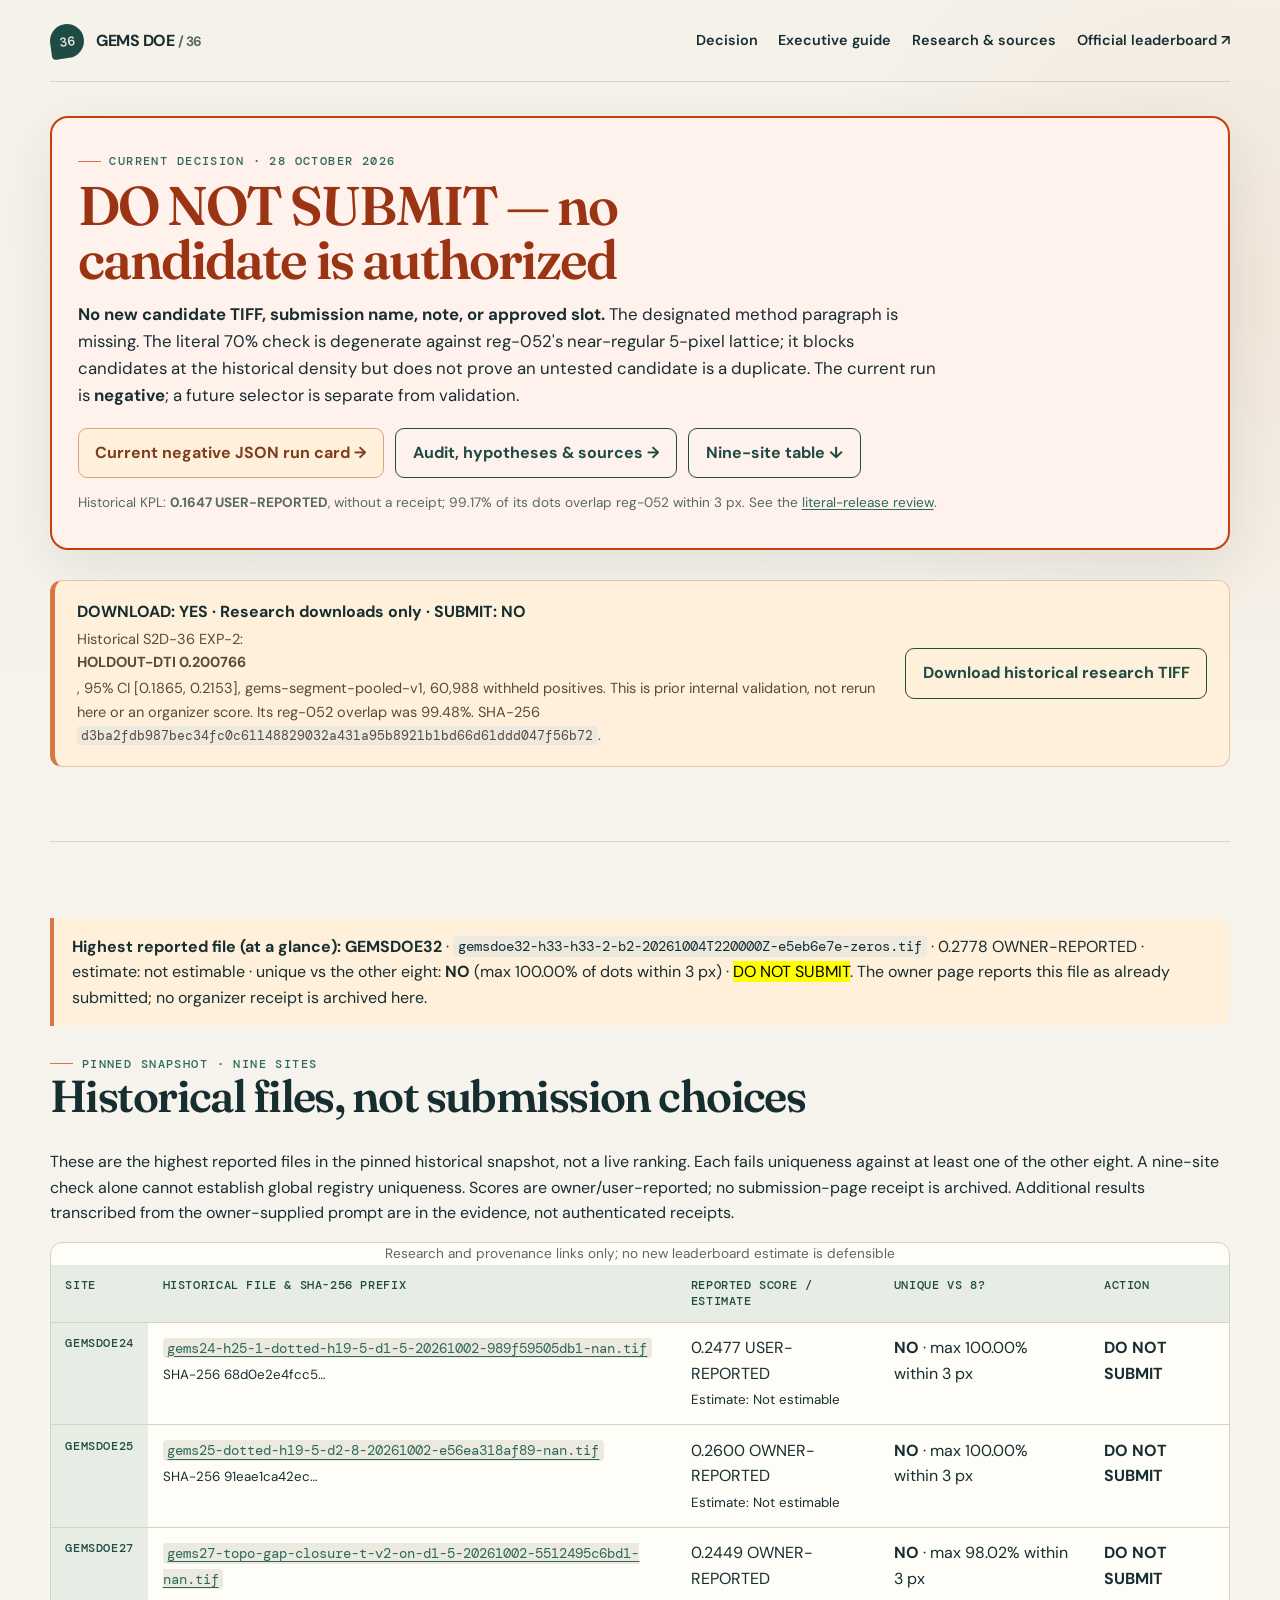
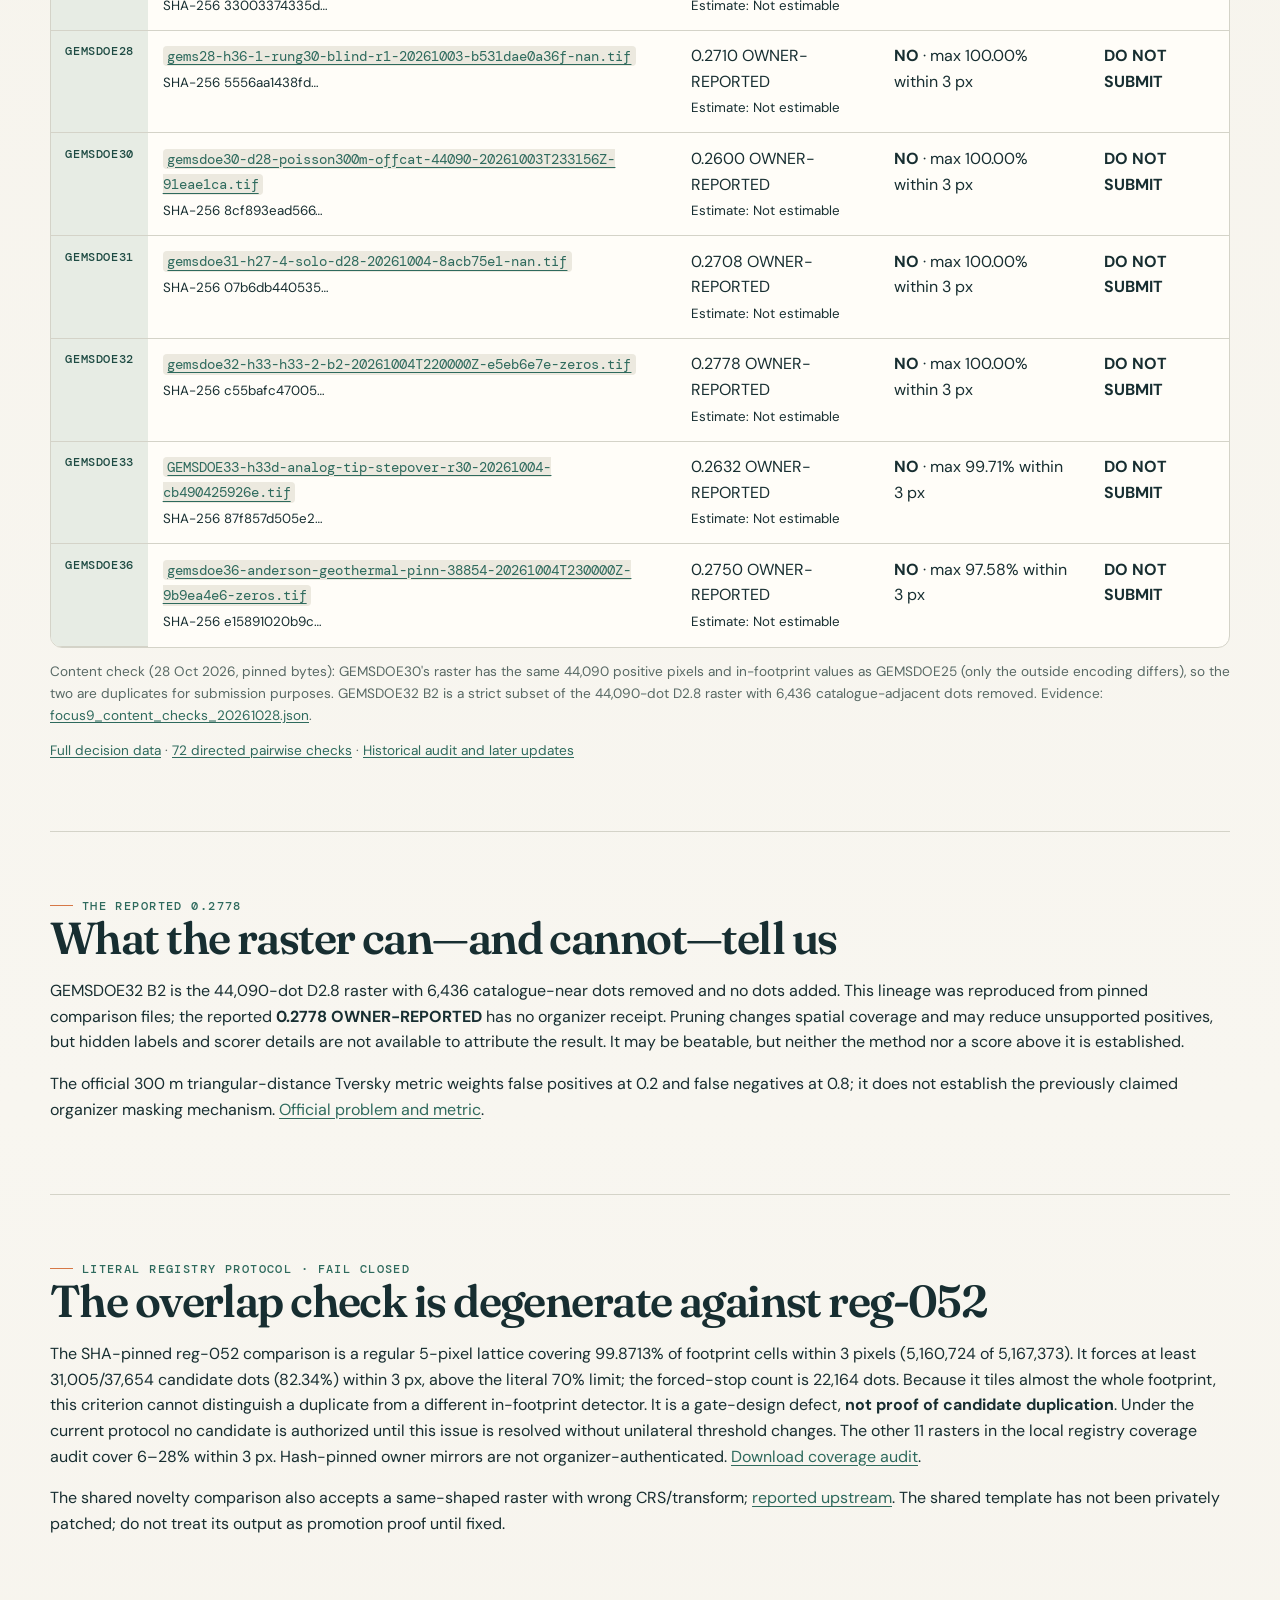
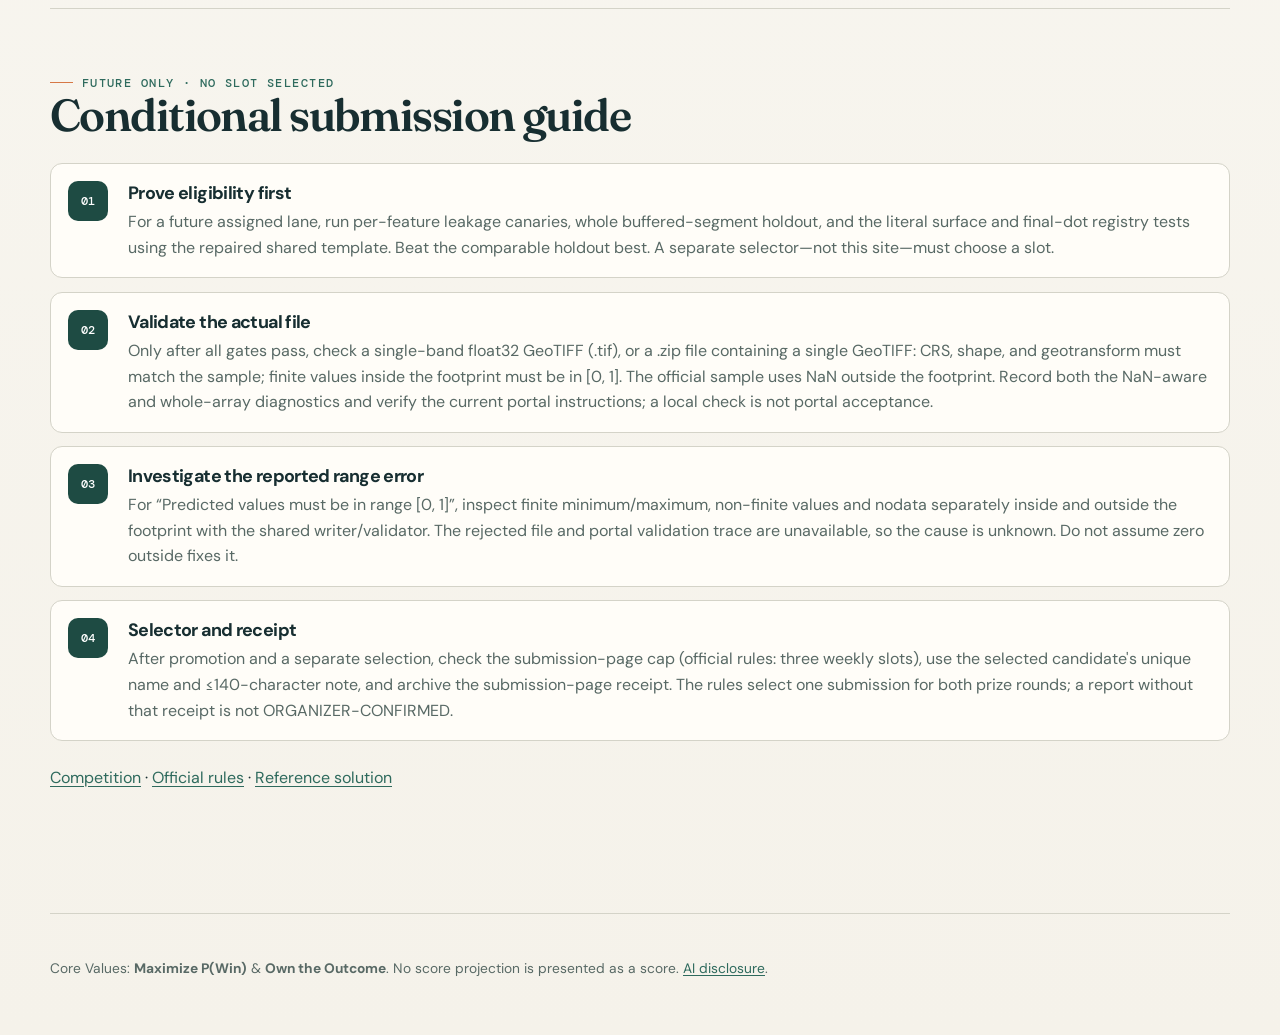
==== commit 6945b0c0: "Merge origin/main into session branch; regenerate Pages and evidence Integrates the five commits mer" ====
--- a/docs/index.html
+++ b/docs/index.html
@@ -8,8 +8,8 @@
 <main id="main" class="wrap">
 <!-- LITERAL_REVIEW:START -->
 <section class="verdict verdict-bad" aria-labelledby="decision-title"><span class="eyebrow">Current decision · 28 October 2026</span>
-<h1 id="decision-title">DO NOT SUBMIT — literal uniqueness gate failed</h1>
-<p class="verdict-sub"><strong>No new candidate TIFF, submission name, note, or approved slot.</strong> The designated method paragraph is missing and existing candidates fail the literal all-registry rule. The current run is <strong>negative</strong>; a future selector is separate from validation.</p>
+<h1 id="decision-title">DO NOT SUBMIT — no candidate is authorized</h1>
+<p class="verdict-sub"><strong>No new candidate TIFF, submission name, note, or approved slot.</strong> The designated method paragraph is missing. The literal 70% check is degenerate against reg-052's near-regular 5-pixel lattice; it blocks candidates at the historical density but does not prove an untested candidate is a duplicate. The current run is <strong>negative</strong>; a future selector is separate from validation.</p>
 <div class="hero-actions"><a class="button warning" href="downloads/session-review-20261028-audit-run-card.json">Current negative JSON run card →</a><a class="button secondary" href="research/review-20261028.md">Audit, hypotheses &amp; sources →</a><a class="button secondary" href="#focus9-decision">Nine-site table ↓</a></div>
 <p class="small">Historical KPL: <strong>0.1647 USER-REPORTED</strong>, without a receipt; 99.17% of its dots overlap reg-052 within 3 px. See the <a href="downloads/literal-release-review.json">literal-release review</a>.</p>
 </section><!-- LITERAL_REVIEW:END -->
@@ -30,8 +30,8 @@
 <p>GEMSDOE32 B2 is the 44,090-dot D2.8 raster with 6,436 catalogue-near dots removed and no dots added. This lineage was reproduced from pinned comparison files; the reported <strong>0.2778 OWNER-REPORTED</strong> has no organizer receipt. Pruning changes spatial coverage and may reduce unsupported positives, but hidden labels and scorer details are not available to attribute the result. It may be beatable, but neither the method nor a score above it is established.</p>
 <p>The official 300 m triangular-distance Tversky metric weights false positives at 0.2 and false negatives at 0.8; it does not establish the previously claimed organizer masking mechanism. <a href="https://www.drivendata.org/competitions/306/competition-doe-gems/page/967/">Official problem and metric</a>.</p>
 </section>
-<section class="section" id="novelty"><span class="eyebrow">Why the gate is binding</span><h2>Independently reproduced geometric stop</h2>
-<p>The reg-052 comparison lattice covers 5,160,724 of 5,167,373 footprint cells within 3 pixels. Any set of 37,654 distinct dots must overlap at least 31,005 of them: <strong>82.34%</strong>, exceeding the literal 70% ceiling. At or above this count the proof forces a stop: 22,164 dots. Hash-pinned owner mirrors are not organizer-authenticated.</p>
+<section class="section" id="novelty"><span class="eyebrow">Literal registry protocol · fail closed</span><h2>The overlap check is degenerate against reg-052</h2>
+<p>The SHA-pinned reg-052 comparison is a regular 5-pixel lattice covering 99.8713% of footprint cells within 3 pixels (5,160,724 of 5,167,373). It forces at least 31,005/37,654 candidate dots (82.34%) within 3 px, above the literal 70% limit; the forced-stop count is 22,164 dots. Because it tiles almost the whole footprint, this criterion cannot distinguish a duplicate from a different in-footprint detector. It is a gate-design defect, <strong>not proof of candidate duplication</strong>. Under the current protocol no candidate is authorized until this issue is resolved without unilateral threshold changes. The other 11 rasters in the local registry coverage audit cover 6–28% within 3 px. Hash-pinned owner mirrors are not organizer-authenticated. <a href="downloads/registry-coverage-audit-20261028.json">Download coverage audit</a>.</p>
 <p>The shared novelty comparison also accepts a same-shaped raster with wrong CRS/transform; <a href="https://github.com/buffedlizard55-lab/GEMSDOE24/issues/77">reported upstream</a>. The shared template has not been privately patched; do not treat its output as promotion proof until fixed.</p>
 </section>
 <section class="section" id="how-to-submit"><span class="eyebrow">Future only · no slot selected</span><h2>Conditional submission guide</h2>
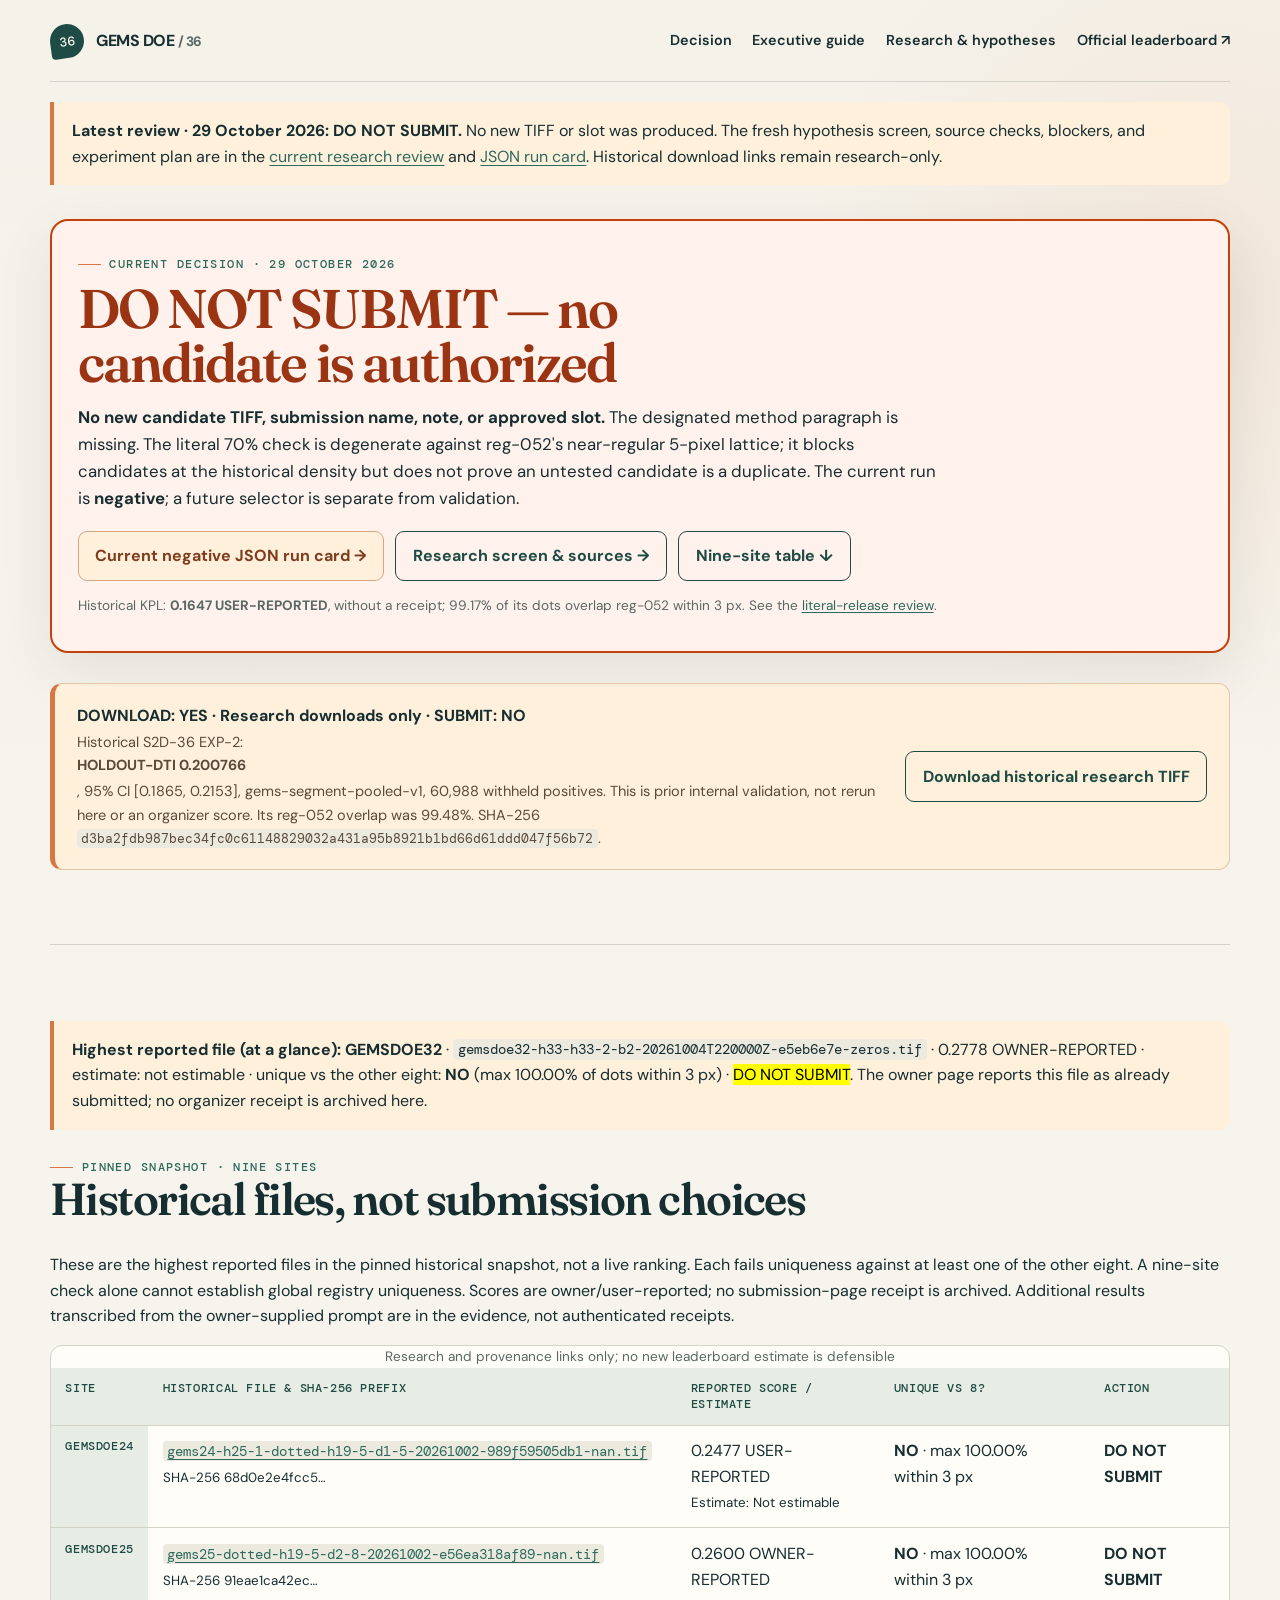
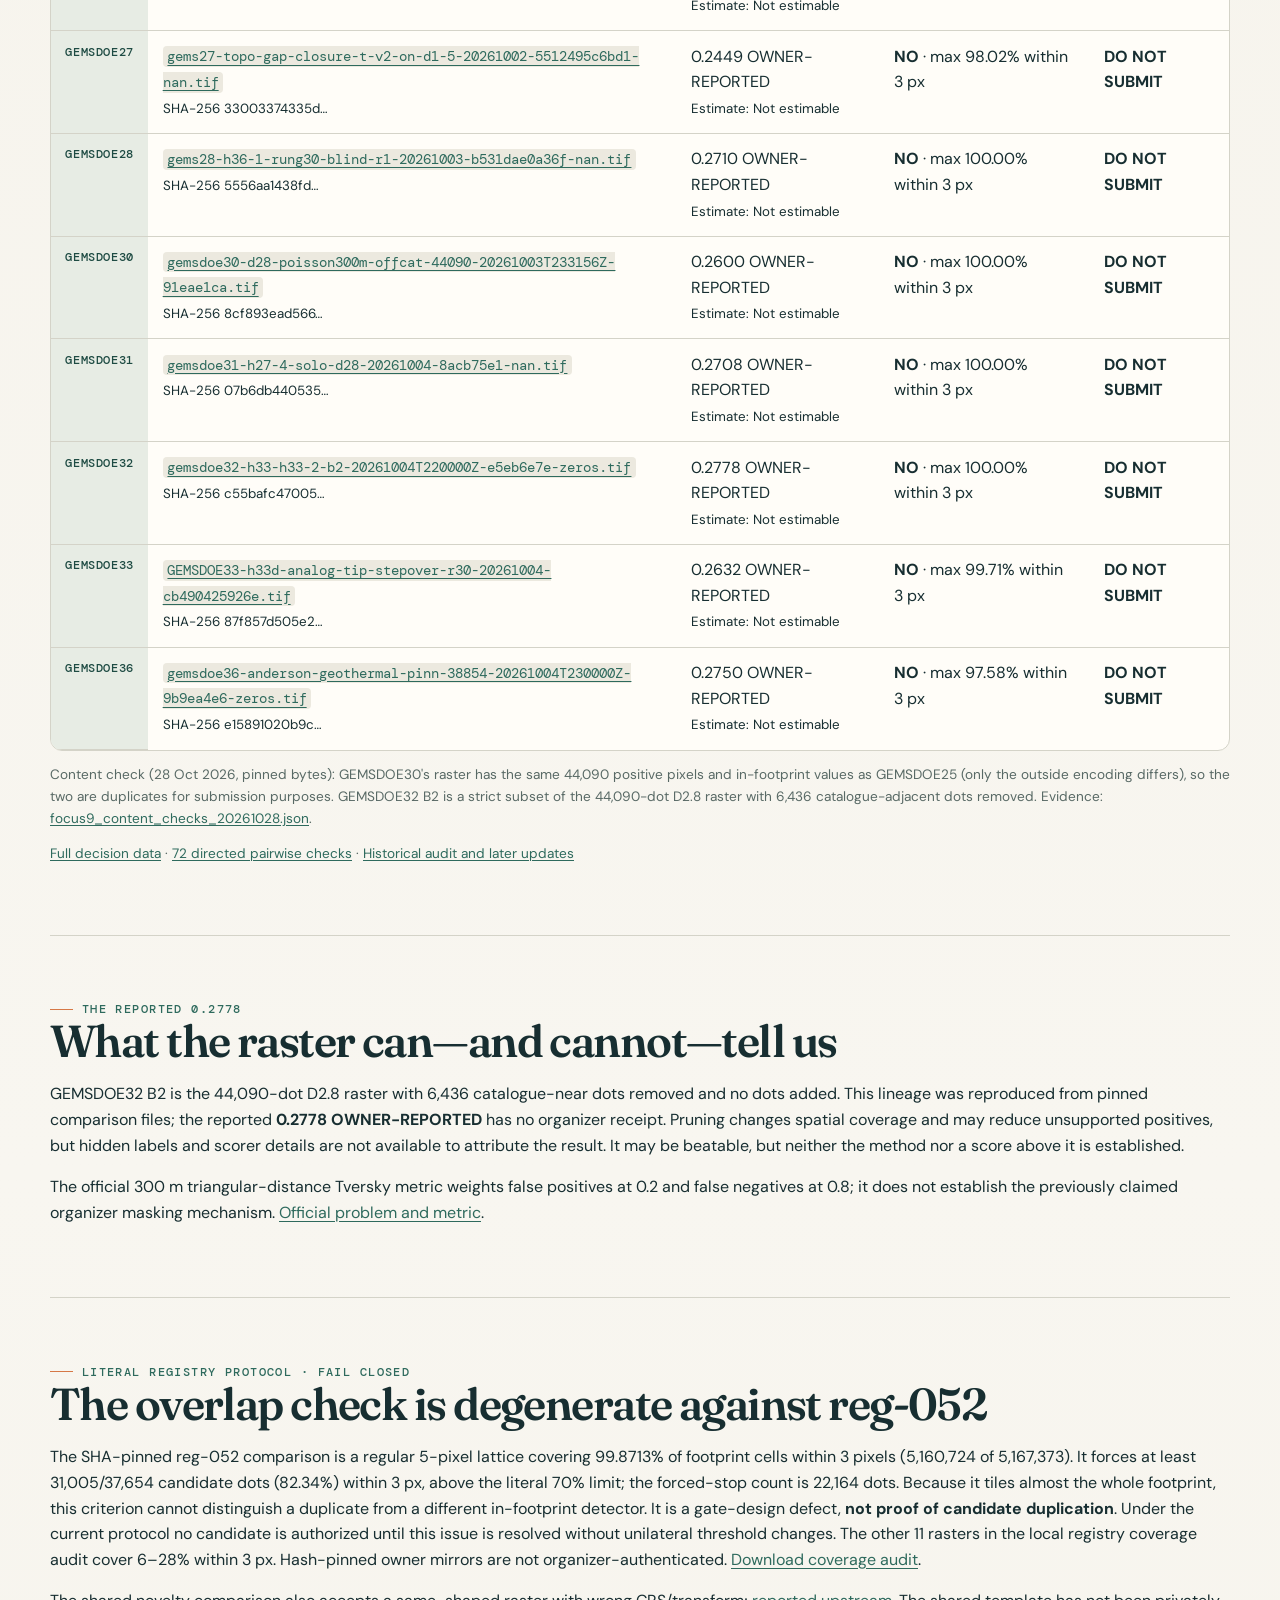
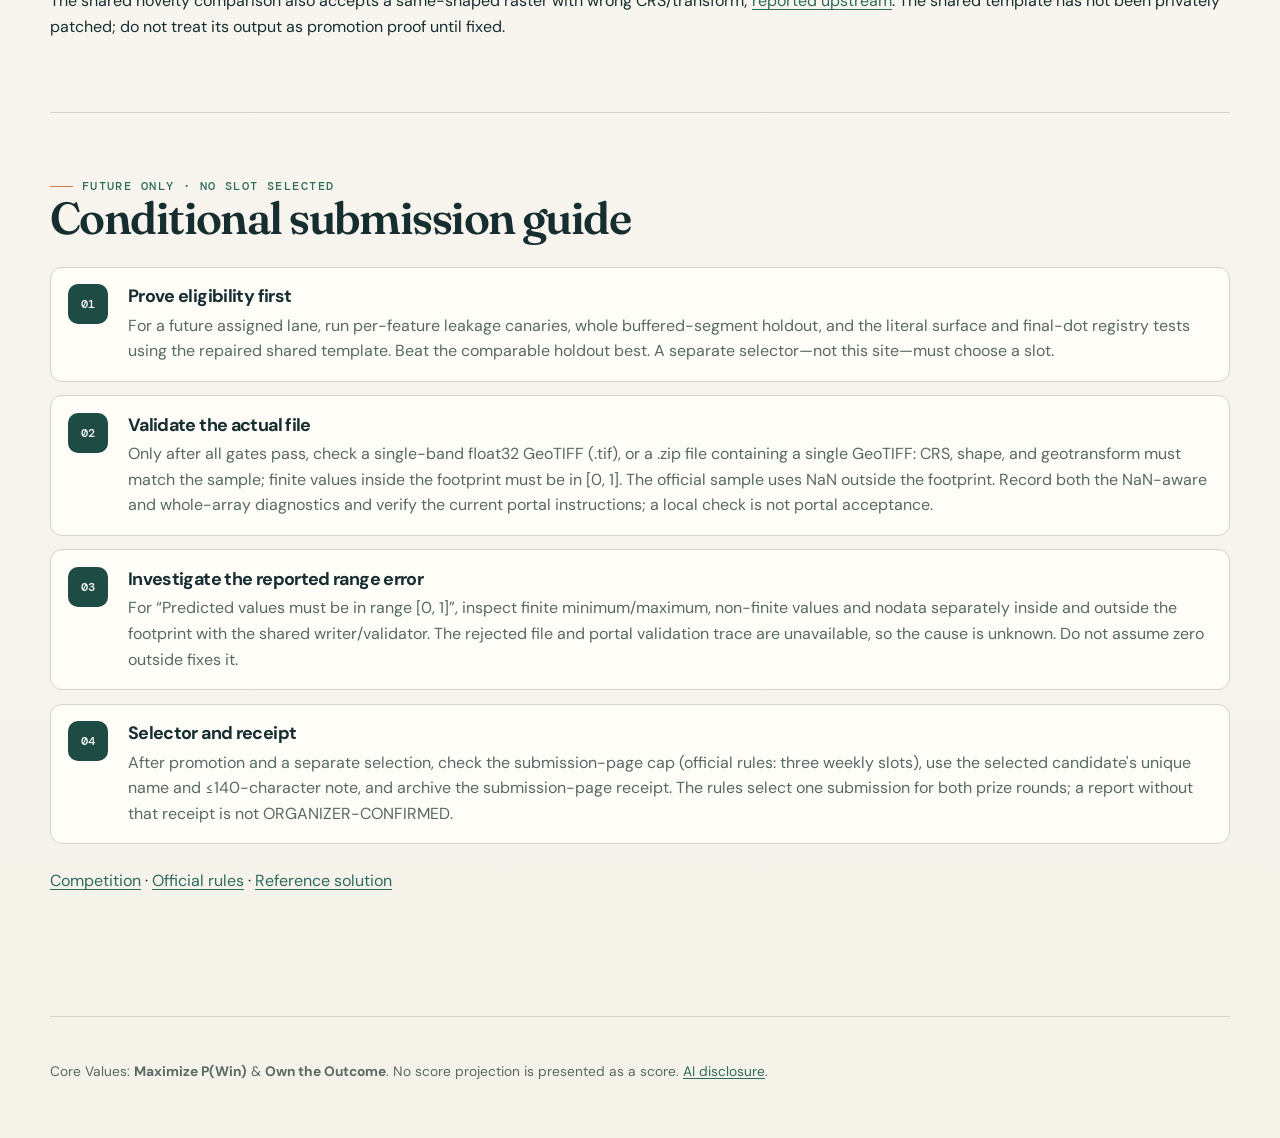
==== commit 8f48cb1c: "Add current negative review and hypothesis screen Co-authored-by: arena-agent <297053741+arena-agent" ====
--- a/docs/index.html
+++ b/docs/index.html
@@ -4,13 +4,14 @@
 <title>Decision and evidence · GEMS DOE 36</title><link rel="stylesheet" href="assets/site.css"></head>
 <body><a class="skip-link" href="#main">Skip to main content</a>
 <header class="site-header"><a class="brand" href="index.html"><span class="brand-mark" aria-hidden="true">36</span><span>GEMS DOE <span class="small">/ 36</span></span></a>
-<nav class="nav" aria-label="Main navigation"><a href="index.html">Decision</a><a href="executive-summary.html">Executive guide</a><a href="research/review-20261028.md">Research &amp; sources</a><a href="https://www.drivendata.org/competitions/306/competition-doe-gems/leaderboard/" target="_blank" rel="noopener">Official leaderboard ↗</a></nav></header>
+<nav class="nav" aria-label="Main navigation"><a href="index.html">Decision</a><a href="executive-summary.html">Executive guide</a><a href="research/review-20261029-hypothesis-screen.md">Research &amp; hypotheses</a><a href="https://www.drivendata.org/competitions/306/competition-doe-gems/leaderboard/" target="_blank" rel="noopener">Official leaderboard ↗</a></nav></header>
 <main id="main" class="wrap">
+<section class="callout warning" aria-label="Latest review status"><strong>Latest review · 29 October 2026: DO NOT SUBMIT.</strong> No new TIFF or slot was produced. The fresh hypothesis screen, source checks, blockers, and experiment plan are in the <a href="research/review-20261029-hypothesis-screen.md">current research review</a> and <a href="downloads/session-review-20261029-run-card.json">JSON run card</a>. Historical download links remain research-only.</section>
 <!-- LITERAL_REVIEW:START -->
-<section class="verdict verdict-bad" aria-labelledby="decision-title"><span class="eyebrow">Current decision · 28 October 2026</span>
+<section class="verdict verdict-bad" aria-labelledby="decision-title"><span class="eyebrow">Current decision · 29 October 2026</span>
 <h1 id="decision-title">DO NOT SUBMIT — no candidate is authorized</h1>
 <p class="verdict-sub"><strong>No new candidate TIFF, submission name, note, or approved slot.</strong> The designated method paragraph is missing. The literal 70% check is degenerate against reg-052's near-regular 5-pixel lattice; it blocks candidates at the historical density but does not prove an untested candidate is a duplicate. The current run is <strong>negative</strong>; a future selector is separate from validation.</p>
-<div class="hero-actions"><a class="button warning" href="downloads/session-review-20261028-audit-run-card.json">Current negative JSON run card →</a><a class="button secondary" href="research/review-20261028.md">Audit, hypotheses &amp; sources →</a><a class="button secondary" href="#focus9-decision">Nine-site table ↓</a></div>
+<div class="hero-actions"><a class="button warning" href="downloads/session-review-20261029-run-card.json">Current negative JSON run card →</a><a class="button secondary" href="research/review-20261029-hypothesis-screen.md">Research screen &amp; sources →</a><a class="button secondary" href="#focus9-decision">Nine-site table ↓</a></div>
 <p class="small">Historical KPL: <strong>0.1647 USER-REPORTED</strong>, without a receipt; 99.17% of its dots overlap reg-052 within 3 px. See the <a href="downloads/literal-release-review.json">literal-release review</a>.</p>
 </section><!-- LITERAL_REVIEW:END -->
 <section class="download-strip" aria-label="Research download, not submission"><div><strong>DOWNLOAD: YES · Research downloads only · SUBMIT: NO</strong>
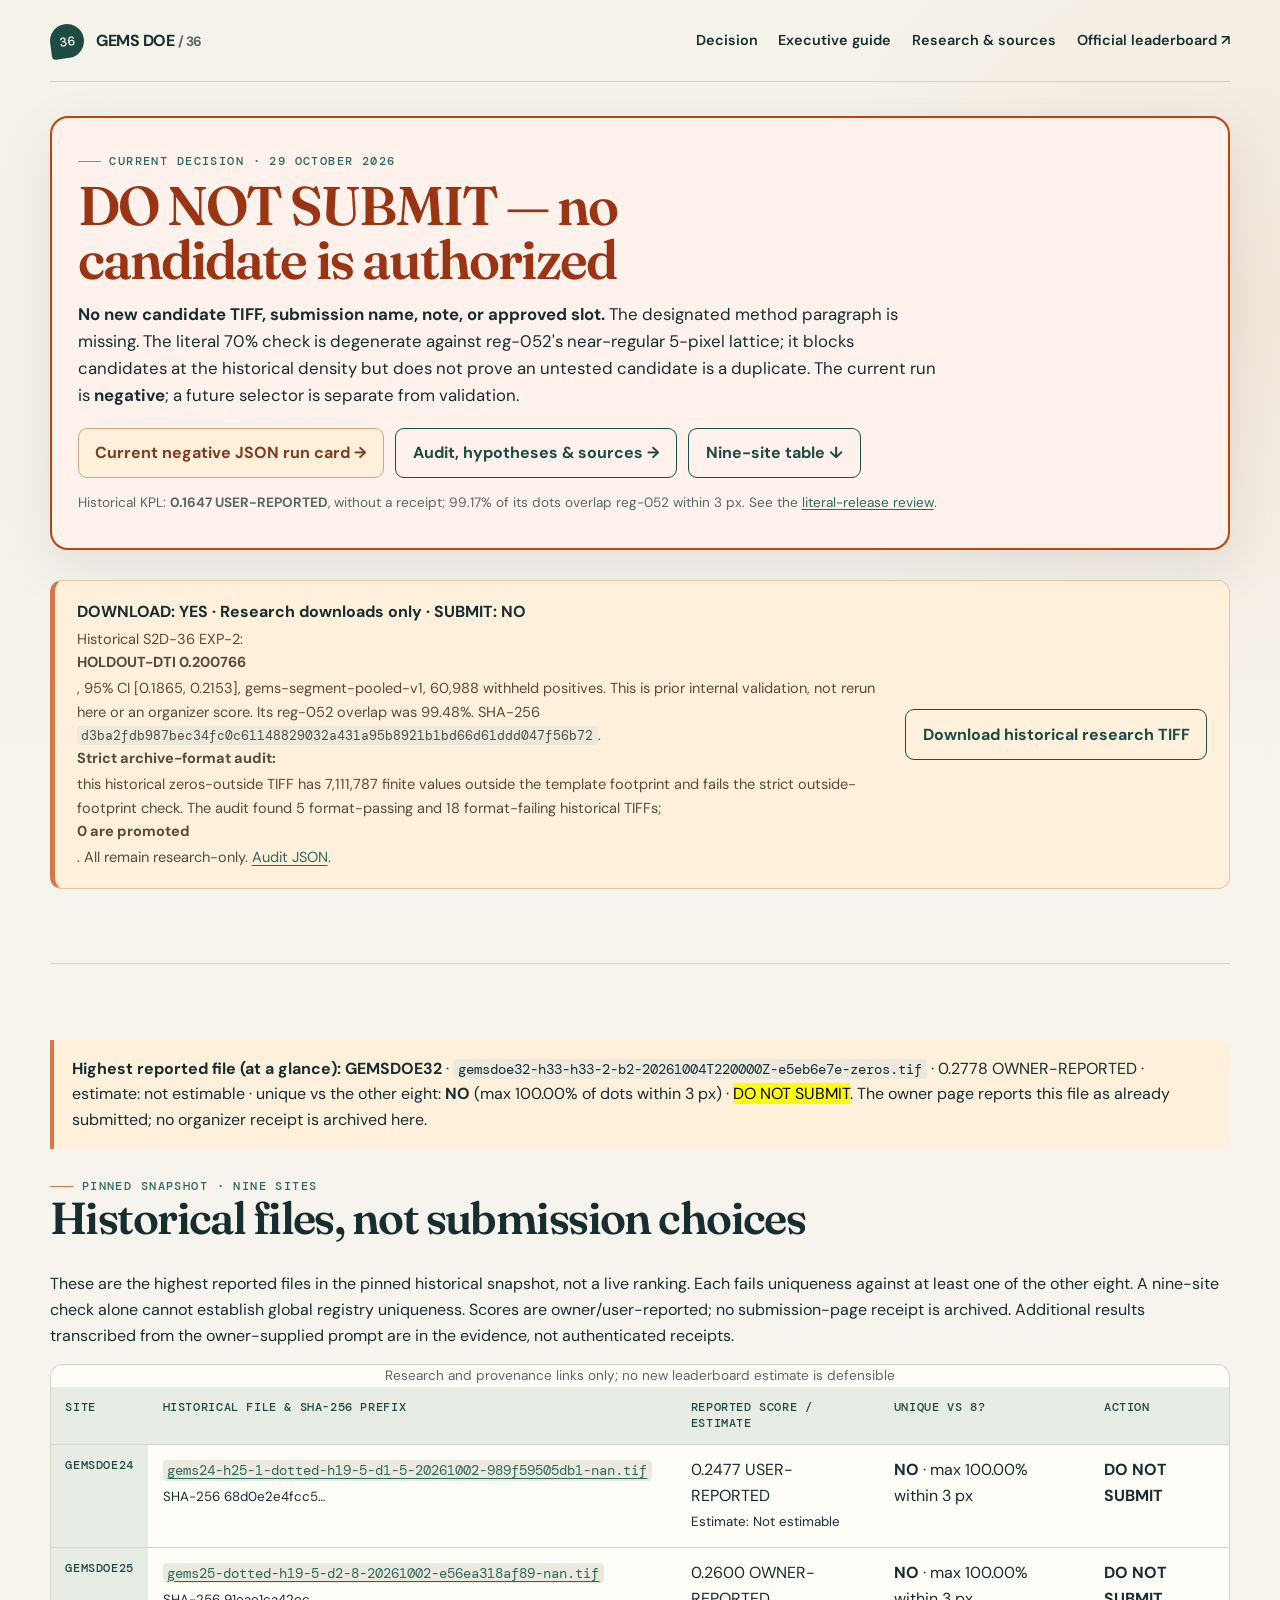
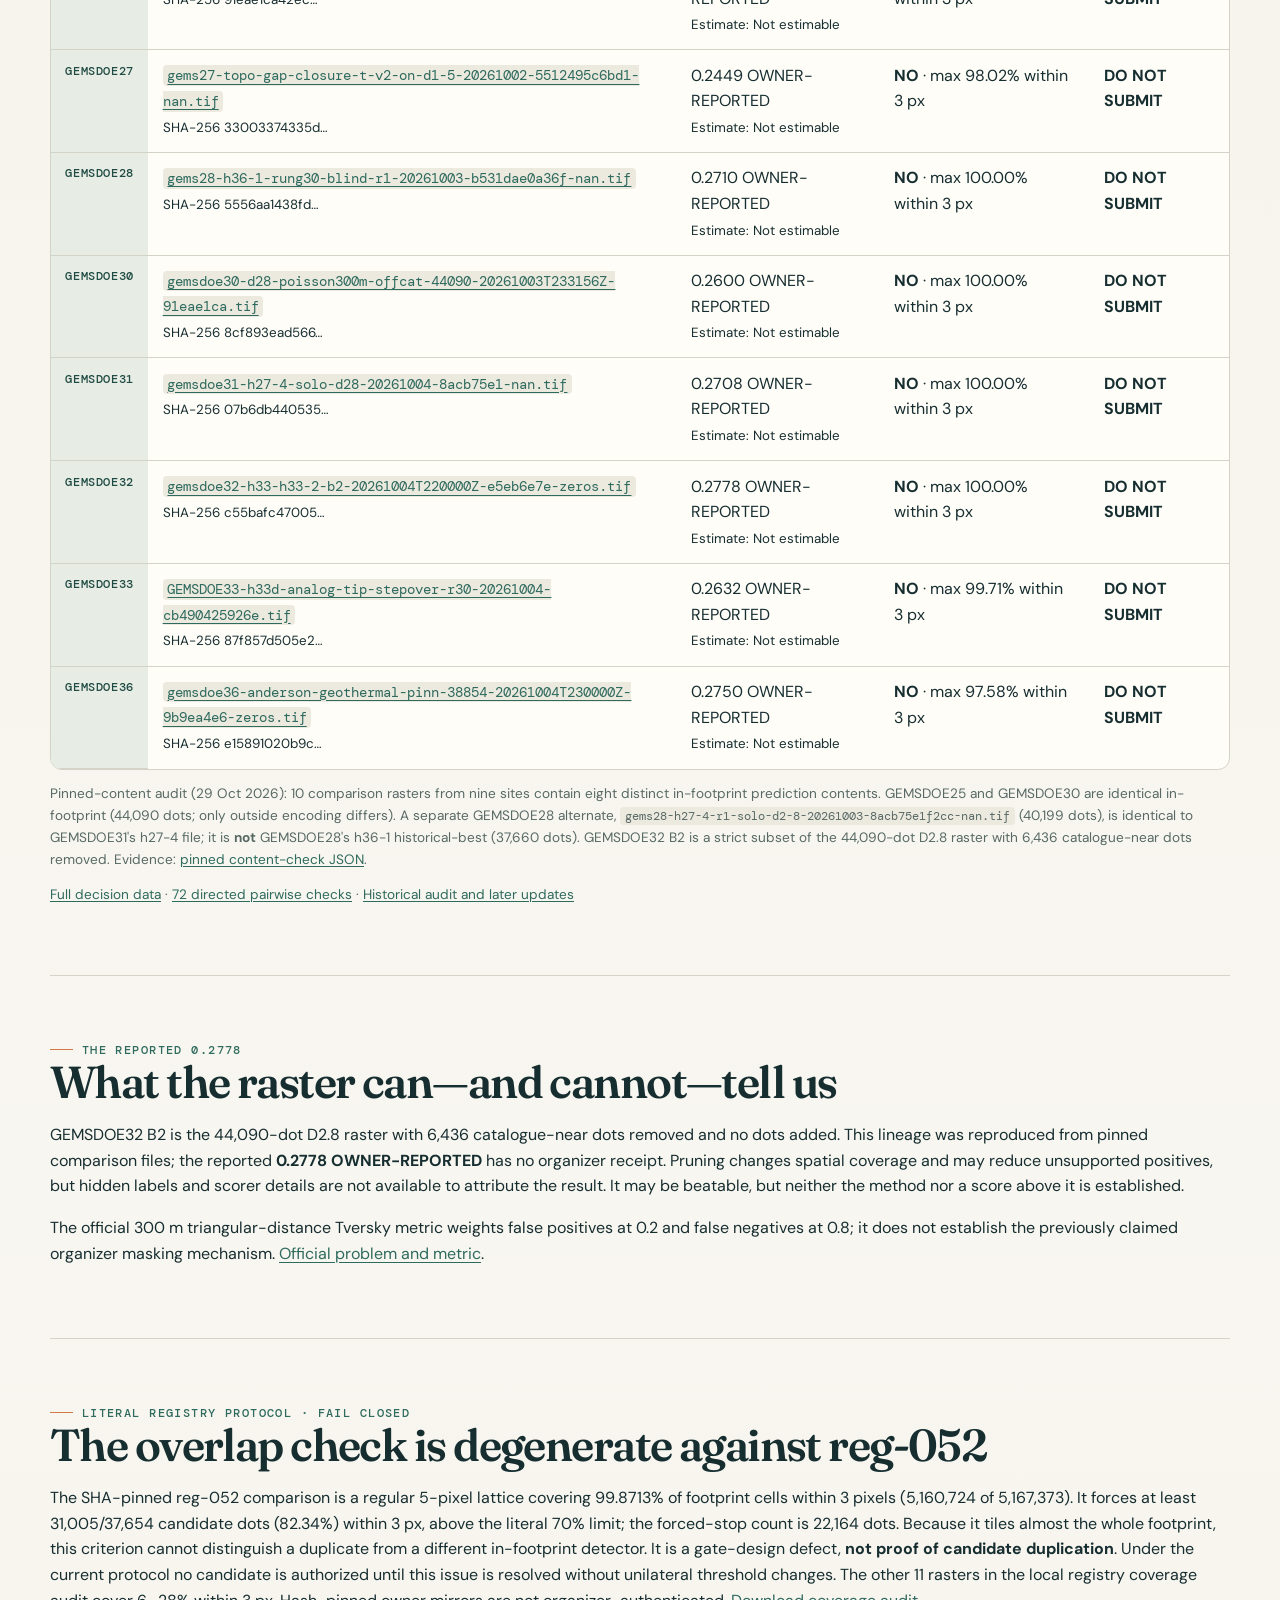
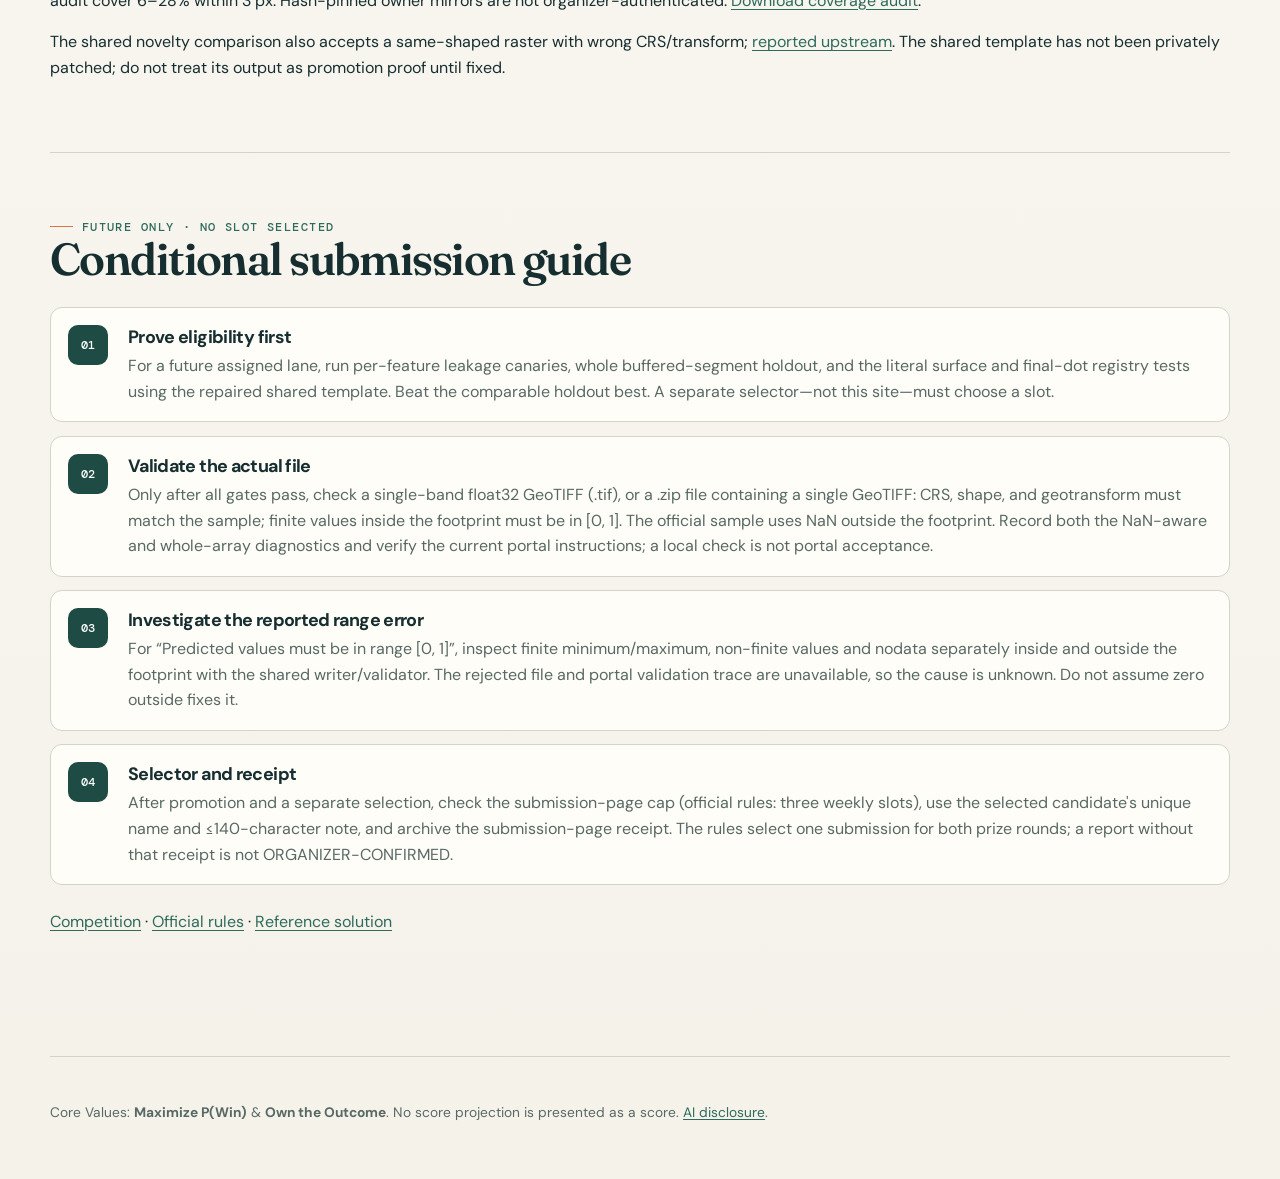
==== commit d1f1f6c6: "Audit focus duplicates and enforce strict archive validation Co-authored-by: arena-agent <297053741+" ====
--- a/docs/index.html
+++ b/docs/index.html
@@ -4,18 +4,18 @@
 <title>Decision and evidence · GEMS DOE 36</title><link rel="stylesheet" href="assets/site.css"></head>
 <body><a class="skip-link" href="#main">Skip to main content</a>
 <header class="site-header"><a class="brand" href="index.html"><span class="brand-mark" aria-hidden="true">36</span><span>GEMS DOE <span class="small">/ 36</span></span></a>
-<nav class="nav" aria-label="Main navigation"><a href="index.html">Decision</a><a href="executive-summary.html">Executive guide</a><a href="research/review-20261029-hypothesis-screen.md">Research &amp; hypotheses</a><a href="https://www.drivendata.org/competitions/306/competition-doe-gems/leaderboard/" target="_blank" rel="noopener">Official leaderboard ↗</a></nav></header>
+<nav class="nav" aria-label="Main navigation"><a href="index.html">Decision</a><a href="executive-summary.html">Executive guide</a><a href="research/review-20261029.md">Research &amp; sources</a><a href="https://www.drivendata.org/competitions/306/competition-doe-gems/leaderboard/" target="_blank" rel="noopener">Official leaderboard ↗</a></nav></header>
 <main id="main" class="wrap">
-<section class="callout warning" aria-label="Latest review status"><strong>Latest review · 29 October 2026: DO NOT SUBMIT.</strong> No new TIFF or slot was produced. The fresh hypothesis screen, source checks, blockers, and experiment plan are in the <a href="research/review-20261029-hypothesis-screen.md">current research review</a> and <a href="downloads/session-review-20261029-run-card.json">JSON run card</a>. Historical download links remain research-only.</section>
 <!-- LITERAL_REVIEW:START -->
 <section class="verdict verdict-bad" aria-labelledby="decision-title"><span class="eyebrow">Current decision · 29 October 2026</span>
 <h1 id="decision-title">DO NOT SUBMIT — no candidate is authorized</h1>
 <p class="verdict-sub"><strong>No new candidate TIFF, submission name, note, or approved slot.</strong> The designated method paragraph is missing. The literal 70% check is degenerate against reg-052's near-regular 5-pixel lattice; it blocks candidates at the historical density but does not prove an untested candidate is a duplicate. The current run is <strong>negative</strong>; a future selector is separate from validation.</p>
-<div class="hero-actions"><a class="button warning" href="downloads/session-review-20261029-run-card.json">Current negative JSON run card →</a><a class="button secondary" href="research/review-20261029-hypothesis-screen.md">Research screen &amp; sources →</a><a class="button secondary" href="#focus9-decision">Nine-site table ↓</a></div>
+<div class="hero-actions"><a class="button warning" href="downloads/session-review-20261029-run-card.json">Current negative JSON run card →</a><a class="button secondary" href="research/review-20261029.md">Audit, hypotheses &amp; sources →</a><a class="button secondary" href="#focus9-decision">Nine-site table ↓</a></div>
 <p class="small">Historical KPL: <strong>0.1647 USER-REPORTED</strong>, without a receipt; 99.17% of its dots overlap reg-052 within 3 px. See the <a href="downloads/literal-release-review.json">literal-release review</a>.</p>
 </section><!-- LITERAL_REVIEW:END -->
 <section class="download-strip" aria-label="Research download, not submission"><div><strong>DOWNLOAD: YES · Research downloads only · SUBMIT: NO</strong>
-<p>Historical S2D-36 EXP-2: <strong>HOLDOUT-DTI 0.200766</strong>, 95% CI [0.1865, 0.2153], gems-segment-pooled-v1, 60,988 withheld positives. This is prior internal validation, not rerun here or an organizer score. Its reg-052 overlap was 99.48%. SHA-256 <code>d3ba2fdb987bec34fc0c61148829032a431a95b8921b1bd66d61ddd047f56b72</code>.</p></div>
+<p>Historical S2D-36 EXP-2: <strong>HOLDOUT-DTI 0.200766</strong>, 95% CI [0.1865, 0.2153], gems-segment-pooled-v1, 60,988 withheld positives. This is prior internal validation, not rerun here or an organizer score. Its reg-052 overlap was 99.48%. SHA-256 <code>d3ba2fdb987bec34fc0c61148829032a431a95b8921b1bd66d61ddd047f56b72</code>.</p>
+<p><strong>Strict archive-format audit:</strong> this historical zeros-outside TIFF has 7,111,787 finite values outside the template footprint and fails the strict outside-footprint check. The audit found 5 format-passing and 18 format-failing historical TIFFs; <strong>0 are promoted</strong>. All remain research-only. <a href="downloads/strict-download-validation-20261029.json">Audit JSON</a>.</p></div>
 <a class="button secondary" href="downloads/gemsdoe36-s2d36-exp2-20261027-31189d084a83-zeros.tif" download>Download historical research TIFF</a></section>
 <!-- FOCUS9_DECISION:START -->
 <section class="section" id="focus9-decision" aria-labelledby="focus-title">
@@ -24,7 +24,7 @@
 <p>These are the highest reported files in the pinned historical snapshot, not a live ranking. Each fails uniqueness against at least one of the other eight. A nine-site check alone cannot establish global registry uniqueness. Scores are owner/user-reported; no submission-page receipt is archived. Additional results transcribed from the owner-supplied prompt are in the evidence, not authenticated receipts.</p>
 <div class="table-wrap"><table><caption class="small">Research and provenance links only; no new leaderboard estimate is defensible</caption>
 <thead><tr><th>Site</th><th>Historical file &amp; SHA-256 prefix</th><th>Reported score / estimate</th><th>Unique vs 8?</th><th>Action</th></tr></thead><tbody><tr><th scope="row">GEMSDOE24</th><td><a href="https://github.com/buffedlizard55-lab/GEMSDOE24/blob/fc2bc6f350bf5c6ce8da5d7a2ab03578ea1259d1/docs/downloads/gems24-h25-1-dotted-h19-5-d1-5-20261002-989f59505db1-nan.tif"><code>gems24-h25-1-dotted-h19-5-d1-5-20261002-989f59505db1-nan.tif</code></a><br><small>SHA-256 68d0e2e4fcc5…</small></td><td>0.2477 USER-REPORTED<br><small>Estimate: Not estimable</small></td><td><strong>NO</strong> · max 100.00% within 3 px</td><td><strong>DO NOT SUBMIT</strong></td></tr><tr><th scope="row">GEMSDOE25</th><td><a href="https://github.com/buffedlizard55-lab/GEMSDOE25/blob/e40b9b5e3871cb34d138f586bde97f5099658d01/docs/downloads/gems25-dotted-h19-5-d2-8-20261002-e56ea318af89-nan.tif"><code>gems25-dotted-h19-5-d2-8-20261002-e56ea318af89-nan.tif</code></a><br><small>SHA-256 91eae1ca42ec…</small></td><td>0.2600 OWNER-REPORTED<br><small>Estimate: Not estimable</small></td><td><strong>NO</strong> · max 100.00% within 3 px</td><td><strong>DO NOT SUBMIT</strong></td></tr><tr><th scope="row">GEMSDOE27</th><td><a href="https://github.com/buffedlizard55-lab/GEMSDOE27/blob/927322eadbde56be42ae129ccdfb9b37540d8e60/docs/downloads/gems27-topo-gap-closure-t-v2-on-d1-5-20261002-5512495c6bd1-nan.tif"><code>gems27-topo-gap-closure-t-v2-on-d1-5-20261002-5512495c6bd1-nan.tif</code></a><br><small>SHA-256 33003374335d…</small></td><td>0.2449 OWNER-REPORTED<br><small>Estimate: Not estimable</small></td><td><strong>NO</strong> · max 98.02% within 3 px</td><td><strong>DO NOT SUBMIT</strong></td></tr><tr><th scope="row">GEMSDOE28</th><td><a href="https://github.com/buffedlizard55-lab/GEMSDOE28/blob/e6321461066f89080e3b1bb670d3951ab20d3638/docs/downloads/gems28-h36-1-rung30-blind-r1-20261003-b531dae0a36f-nan.tif"><code>gems28-h36-1-rung30-blind-r1-20261003-b531dae0a36f-nan.tif</code></a><br><small>SHA-256 5556aa1438fd…</small></td><td>0.2710 OWNER-REPORTED<br><small>Estimate: Not estimable</small></td><td><strong>NO</strong> · max 100.00% within 3 px</td><td><strong>DO NOT SUBMIT</strong></td></tr><tr><th scope="row">GEMSDOE30</th><td><a href="https://github.com/buffedlizard55-lab/GEMSDOE30/blob/760af3005dd40b9f36d8fef97d6dc384fd9f2a2f/docs/downloads/gemsdoe30-d28-poisson300m-offcat-44090-20261003T233156Z-91eae1ca.tif"><code>gemsdoe30-d28-poisson300m-offcat-44090-20261003T233156Z-91eae1ca.tif</code></a><br><small>SHA-256 8cf893ead566…</small></td><td>0.2600 OWNER-REPORTED<br><small>Estimate: Not estimable</small></td><td><strong>NO</strong> · max 100.00% within 3 px</td><td><strong>DO NOT SUBMIT</strong></td></tr><tr><th scope="row">GEMSDOE31</th><td><a href="https://github.com/buffedlizard55-lab/GEMSDOE31/blob/597b04cd1afb65d1ebbe3e9417fd952be48e3d74/docs/downloads/gemsdoe31-h27-4-solo-d28-20261004-8acb75e1-nan.tif"><code>gemsdoe31-h27-4-solo-d28-20261004-8acb75e1-nan.tif</code></a><br><small>SHA-256 07b6db440535…</small></td><td>0.2708 OWNER-REPORTED<br><small>Estimate: Not estimable</small></td><td><strong>NO</strong> · max 100.00% within 3 px</td><td><strong>DO NOT SUBMIT</strong></td></tr><tr><th scope="row">GEMSDOE32</th><td><a href="https://github.com/buffedlizard55-lab/GEMSDOE32/blob/5fc7792c5887735ecd3aa9a612787da588a7bf2c/docs/downloads/gemsdoe32-h33-h33-2-b2-20261004T220000Z-e5eb6e7e-zeros.tif"><code>gemsdoe32-h33-h33-2-b2-20261004T220000Z-e5eb6e7e-zeros.tif</code></a><br><small>SHA-256 c55bafc47005…</small></td><td>0.2778 OWNER-REPORTED<br><small>Estimate: Not estimable</small></td><td><strong>NO</strong> · max 100.00% within 3 px</td><td><strong>DO NOT SUBMIT</strong></td></tr><tr><th scope="row">GEMSDOE33</th><td><a href="https://github.com/buffedlizard55-lab/GEMSDOE33/blob/f618cc54773bd9b4d6c2b3ebf78103a05cc10cb6/docs/downloads/GEMSDOE33-h33d-analog-tip-stepover-r30-20261004-cb490425926e.tif"><code>GEMSDOE33-h33d-analog-tip-stepover-r30-20261004-cb490425926e.tif</code></a><br><small>SHA-256 87f857d505e2…</small></td><td>0.2632 OWNER-REPORTED<br><small>Estimate: Not estimable</small></td><td><strong>NO</strong> · max 99.71% within 3 px</td><td><strong>DO NOT SUBMIT</strong></td></tr><tr><th scope="row">GEMSDOE36</th><td><a href="https://github.com/buffedlizard55-lab/GEMSDOE36/blob/c5a8ae7da3bd2fcff5aa5855afd44c7a3346c16f/docs/downloads/gemsdoe36-anderson-geothermal-pinn-38854-20261004T230000Z-9b9ea4e6-zeros.tif"><code>gemsdoe36-anderson-geothermal-pinn-38854-20261004T230000Z-9b9ea4e6-zeros.tif</code></a><br><small>SHA-256 e15891020b9c…</small></td><td>0.2750 OWNER-REPORTED<br><small>Estimate: Not estimable</small></td><td><strong>NO</strong> · max 97.58% within 3 px</td><td><strong>DO NOT SUBMIT</strong></td></tr></tbody></table></div>
-<p class="small">Content check (28 Oct 2026, pinned bytes): GEMSDOE30's raster has the same 44,090 positive pixels and in-footprint values as GEMSDOE25 (only the outside encoding differs), so the two are duplicates for submission purposes. GEMSDOE32 B2 is a strict subset of the 44,090-dot D2.8 raster with 6,436 catalogue-adjacent dots removed. Evidence: <a href="downloads/focus9_content_checks_20261028.json">focus9_content_checks_20261028.json</a>.</p>
+<p class="small">Pinned-content audit (29 Oct 2026): 10 comparison rasters from nine sites contain eight distinct in-footprint prediction contents. GEMSDOE25 and GEMSDOE30 are identical in-footprint (44,090 dots; only outside encoding differs). A separate GEMSDOE28 alternate, <code>gems28-h27-4-r1-solo-d2-8-20261003-8acb75e1f2cc-nan.tif</code> (40,199 dots), is identical to GEMSDOE31's h27-4 file; it is <strong>not</strong> GEMSDOE28's h36-1 historical-best (37,660 dots). GEMSDOE32 B2 is a strict subset of the 44,090-dot D2.8 raster with 6,436 catalogue-near dots removed. Evidence: <a href="downloads/focus9_content_checks_20261028.json">pinned content-check JSON</a>.</p>
 <p class="small"><a href="downloads/focus9-decision-table-20261027.json">Full decision data</a> · <a href="downloads/focus-sites-pairwise-uniqueness.json">72 directed pairwise checks</a> · <a href="research/focus9-executive-summary-20261027.md">Historical audit and later updates</a></p>
 </section><!-- FOCUS9_DECISION:END -->
 <section class="section" id="why-b2"><span class="eyebrow">The reported 0.2778</span><h2>What the raster can—and cannot—tell us</h2>
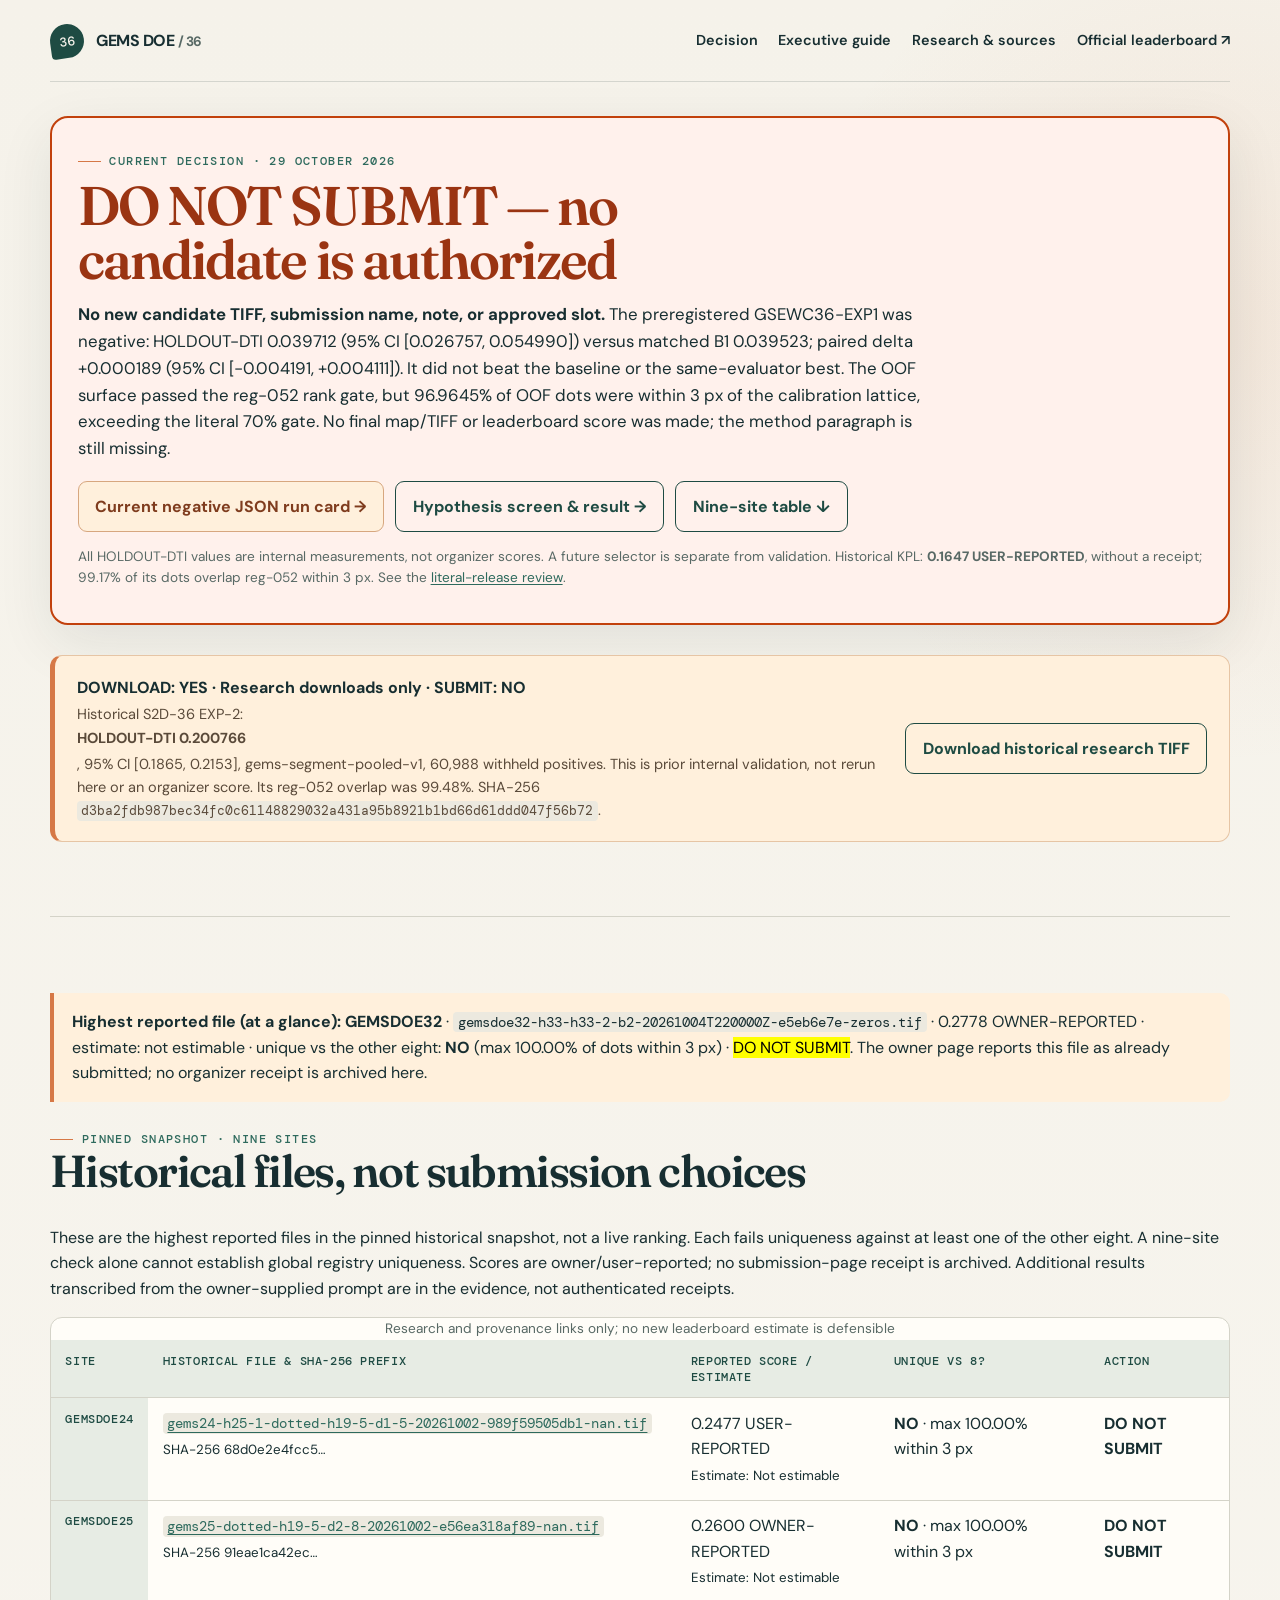
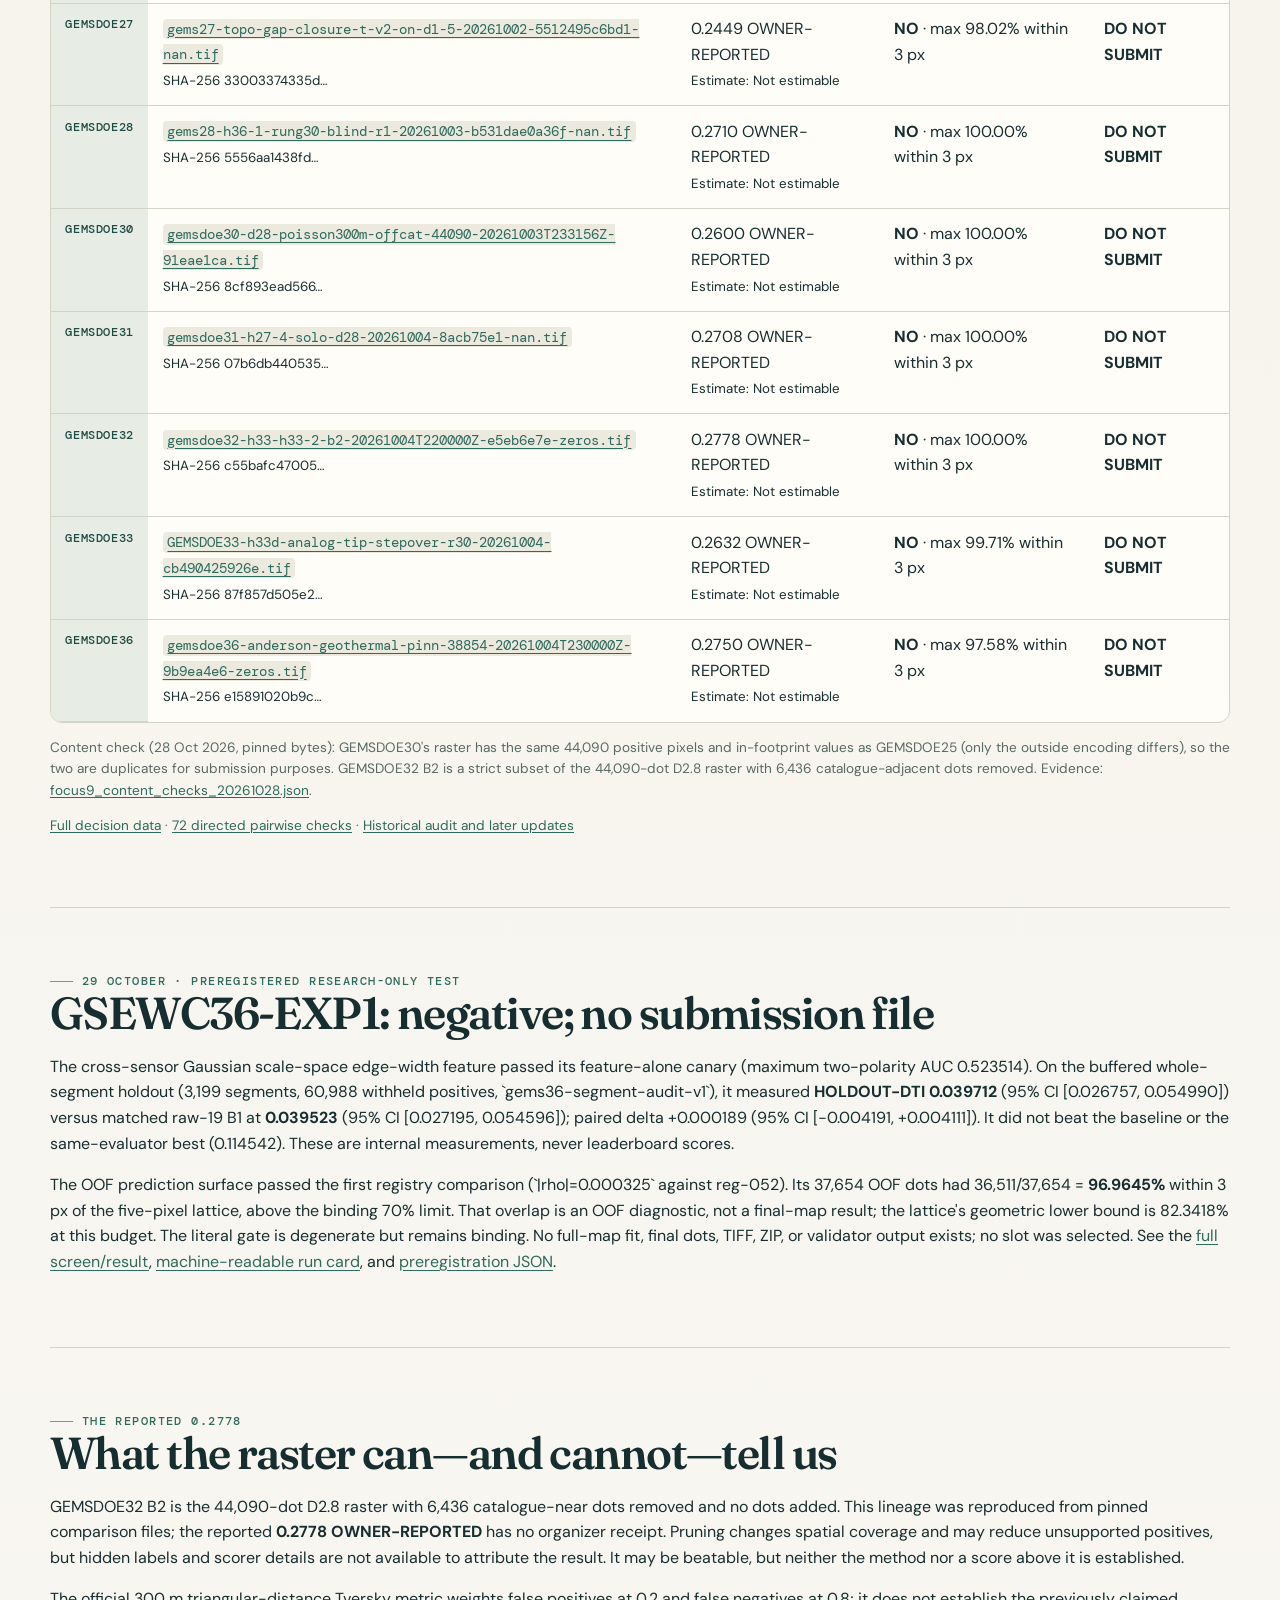
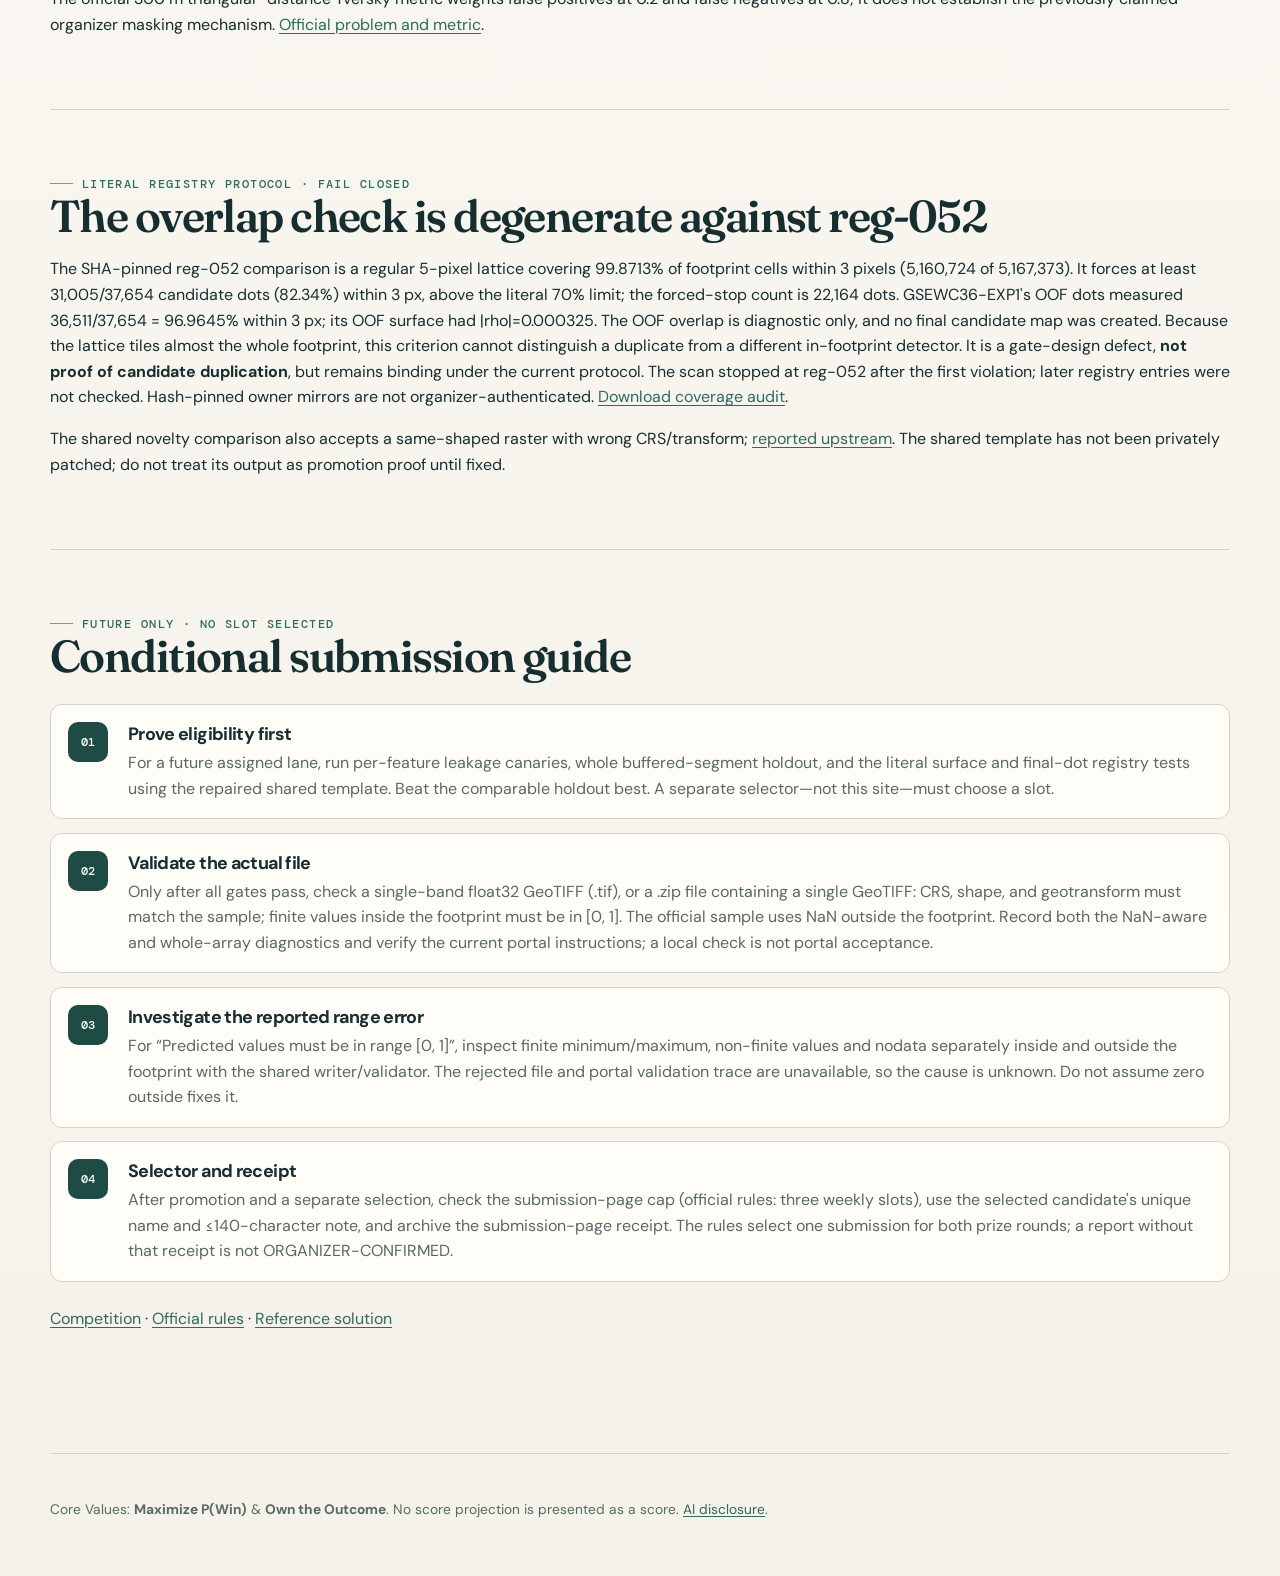
==== commit 4332ff50: "Add preregistered GSEWC36 holdout result Co-authored-by: arena-agent <297053741+arena-agent@users.no" ====
--- a/docs/index.html
+++ b/docs/index.html
@@ -4,18 +4,17 @@
 <title>Decision and evidence · GEMS DOE 36</title><link rel="stylesheet" href="assets/site.css"></head>
 <body><a class="skip-link" href="#main">Skip to main content</a>
 <header class="site-header"><a class="brand" href="index.html"><span class="brand-mark" aria-hidden="true">36</span><span>GEMS DOE <span class="small">/ 36</span></span></a>
-<nav class="nav" aria-label="Main navigation"><a href="index.html">Decision</a><a href="executive-summary.html">Executive guide</a><a href="research/review-20261029.md">Research &amp; sources</a><a href="https://www.drivendata.org/competitions/306/competition-doe-gems/leaderboard/" target="_blank" rel="noopener">Official leaderboard ↗</a></nav></header>
+<nav class="nav" aria-label="Main navigation"><a href="index.html">Decision</a><a href="executive-summary.html">Executive guide</a><a href="research/hypothesis-screen-20261029.md">Research &amp; sources</a><a href="https://www.drivendata.org/competitions/306/competition-doe-gems/leaderboard/" target="_blank" rel="noopener">Official leaderboard ↗</a></nav></header>
 <main id="main" class="wrap">
 <!-- LITERAL_REVIEW:START -->
 <section class="verdict verdict-bad" aria-labelledby="decision-title"><span class="eyebrow">Current decision · 29 October 2026</span>
 <h1 id="decision-title">DO NOT SUBMIT — no candidate is authorized</h1>
-<p class="verdict-sub"><strong>No new candidate TIFF, submission name, note, or approved slot.</strong> The designated method paragraph is missing. The literal 70% check is degenerate against reg-052's near-regular 5-pixel lattice; it blocks candidates at the historical density but does not prove an untested candidate is a duplicate. The current run is <strong>negative</strong>; a future selector is separate from validation.</p>
-<div class="hero-actions"><a class="button warning" href="downloads/session-review-20261029-run-card.json">Current negative JSON run card →</a><a class="button secondary" href="research/review-20261029.md">Audit, hypotheses &amp; sources →</a><a class="button secondary" href="#focus9-decision">Nine-site table ↓</a></div>
-<p class="small">Historical KPL: <strong>0.1647 USER-REPORTED</strong>, without a receipt; 99.17% of its dots overlap reg-052 within 3 px. See the <a href="downloads/literal-release-review.json">literal-release review</a>.</p>
+<p class="verdict-sub"><strong>No new candidate TIFF, submission name, note, or approved slot.</strong> The preregistered GSEWC36-EXP1 was negative: HOLDOUT-DTI 0.039712 (95% CI [0.026757, 0.054990]) versus matched B1 0.039523; paired delta +0.000189 (95% CI [−0.004191, +0.004111]). It did not beat the baseline or the same-evaluator best. The OOF surface passed the reg-052 rank gate, but 96.9645% of OOF dots were within 3 px of the calibration lattice, exceeding the literal 70% gate. No final map/TIFF or leaderboard score was made; the method paragraph is still missing.</p>
+<div class="hero-actions"><a class="button warning" href="downloads/gsewc36-run-card.json">Current negative JSON run card →</a><a class="button secondary" href="research/hypothesis-screen-20261029.md">Hypothesis screen &amp; result →</a><a class="button secondary" href="#focus9-decision">Nine-site table ↓</a></div>
+<p class="small">All HOLDOUT-DTI values are internal measurements, not organizer scores. A future selector is separate from validation. Historical KPL: <strong>0.1647 USER-REPORTED</strong>, without a receipt; 99.17% of its dots overlap reg-052 within 3 px. See the <a href="downloads/literal-release-review.json">literal-release review</a>.</p>
 </section><!-- LITERAL_REVIEW:END -->
 <section class="download-strip" aria-label="Research download, not submission"><div><strong>DOWNLOAD: YES · Research downloads only · SUBMIT: NO</strong>
-<p>Historical S2D-36 EXP-2: <strong>HOLDOUT-DTI 0.200766</strong>, 95% CI [0.1865, 0.2153], gems-segment-pooled-v1, 60,988 withheld positives. This is prior internal validation, not rerun here or an organizer score. Its reg-052 overlap was 99.48%. SHA-256 <code>d3ba2fdb987bec34fc0c61148829032a431a95b8921b1bd66d61ddd047f56b72</code>.</p>
-<p><strong>Strict archive-format audit:</strong> this historical zeros-outside TIFF has 7,111,787 finite values outside the template footprint and fails the strict outside-footprint check. The audit found 5 format-passing and 18 format-failing historical TIFFs; <strong>0 are promoted</strong>. All remain research-only. <a href="downloads/strict-download-validation-20261029.json">Audit JSON</a>.</p></div>
+<p>Historical S2D-36 EXP-2: <strong>HOLDOUT-DTI 0.200766</strong>, 95% CI [0.1865, 0.2153], gems-segment-pooled-v1, 60,988 withheld positives. This is prior internal validation, not rerun here or an organizer score. Its reg-052 overlap was 99.48%. SHA-256 <code>d3ba2fdb987bec34fc0c61148829032a431a95b8921b1bd66d61ddd047f56b72</code>.</p></div>
 <a class="button secondary" href="downloads/gemsdoe36-s2d36-exp2-20261027-31189d084a83-zeros.tif" download>Download historical research TIFF</a></section>
 <!-- FOCUS9_DECISION:START -->
 <section class="section" id="focus9-decision" aria-labelledby="focus-title">
@@ -24,15 +23,19 @@
 <p>These are the highest reported files in the pinned historical snapshot, not a live ranking. Each fails uniqueness against at least one of the other eight. A nine-site check alone cannot establish global registry uniqueness. Scores are owner/user-reported; no submission-page receipt is archived. Additional results transcribed from the owner-supplied prompt are in the evidence, not authenticated receipts.</p>
 <div class="table-wrap"><table><caption class="small">Research and provenance links only; no new leaderboard estimate is defensible</caption>
 <thead><tr><th>Site</th><th>Historical file &amp; SHA-256 prefix</th><th>Reported score / estimate</th><th>Unique vs 8?</th><th>Action</th></tr></thead><tbody><tr><th scope="row">GEMSDOE24</th><td><a href="https://github.com/buffedlizard55-lab/GEMSDOE24/blob/fc2bc6f350bf5c6ce8da5d7a2ab03578ea1259d1/docs/downloads/gems24-h25-1-dotted-h19-5-d1-5-20261002-989f59505db1-nan.tif"><code>gems24-h25-1-dotted-h19-5-d1-5-20261002-989f59505db1-nan.tif</code></a><br><small>SHA-256 68d0e2e4fcc5…</small></td><td>0.2477 USER-REPORTED<br><small>Estimate: Not estimable</small></td><td><strong>NO</strong> · max 100.00% within 3 px</td><td><strong>DO NOT SUBMIT</strong></td></tr><tr><th scope="row">GEMSDOE25</th><td><a href="https://github.com/buffedlizard55-lab/GEMSDOE25/blob/e40b9b5e3871cb34d138f586bde97f5099658d01/docs/downloads/gems25-dotted-h19-5-d2-8-20261002-e56ea318af89-nan.tif"><code>gems25-dotted-h19-5-d2-8-20261002-e56ea318af89-nan.tif</code></a><br><small>SHA-256 91eae1ca42ec…</small></td><td>0.2600 OWNER-REPORTED<br><small>Estimate: Not estimable</small></td><td><strong>NO</strong> · max 100.00% within 3 px</td><td><strong>DO NOT SUBMIT</strong></td></tr><tr><th scope="row">GEMSDOE27</th><td><a href="https://github.com/buffedlizard55-lab/GEMSDOE27/blob/927322eadbde56be42ae129ccdfb9b37540d8e60/docs/downloads/gems27-topo-gap-closure-t-v2-on-d1-5-20261002-5512495c6bd1-nan.tif"><code>gems27-topo-gap-closure-t-v2-on-d1-5-20261002-5512495c6bd1-nan.tif</code></a><br><small>SHA-256 33003374335d…</small></td><td>0.2449 OWNER-REPORTED<br><small>Estimate: Not estimable</small></td><td><strong>NO</strong> · max 98.02% within 3 px</td><td><strong>DO NOT SUBMIT</strong></td></tr><tr><th scope="row">GEMSDOE28</th><td><a href="https://github.com/buffedlizard55-lab/GEMSDOE28/blob/e6321461066f89080e3b1bb670d3951ab20d3638/docs/downloads/gems28-h36-1-rung30-blind-r1-20261003-b531dae0a36f-nan.tif"><code>gems28-h36-1-rung30-blind-r1-20261003-b531dae0a36f-nan.tif</code></a><br><small>SHA-256 5556aa1438fd…</small></td><td>0.2710 OWNER-REPORTED<br><small>Estimate: Not estimable</small></td><td><strong>NO</strong> · max 100.00% within 3 px</td><td><strong>DO NOT SUBMIT</strong></td></tr><tr><th scope="row">GEMSDOE30</th><td><a href="https://github.com/buffedlizard55-lab/GEMSDOE30/blob/760af3005dd40b9f36d8fef97d6dc384fd9f2a2f/docs/downloads/gemsdoe30-d28-poisson300m-offcat-44090-20261003T233156Z-91eae1ca.tif"><code>gemsdoe30-d28-poisson300m-offcat-44090-20261003T233156Z-91eae1ca.tif</code></a><br><small>SHA-256 8cf893ead566…</small></td><td>0.2600 OWNER-REPORTED<br><small>Estimate: Not estimable</small></td><td><strong>NO</strong> · max 100.00% within 3 px</td><td><strong>DO NOT SUBMIT</strong></td></tr><tr><th scope="row">GEMSDOE31</th><td><a href="https://github.com/buffedlizard55-lab/GEMSDOE31/blob/597b04cd1afb65d1ebbe3e9417fd952be48e3d74/docs/downloads/gemsdoe31-h27-4-solo-d28-20261004-8acb75e1-nan.tif"><code>gemsdoe31-h27-4-solo-d28-20261004-8acb75e1-nan.tif</code></a><br><small>SHA-256 07b6db440535…</small></td><td>0.2708 OWNER-REPORTED<br><small>Estimate: Not estimable</small></td><td><strong>NO</strong> · max 100.00% within 3 px</td><td><strong>DO NOT SUBMIT</strong></td></tr><tr><th scope="row">GEMSDOE32</th><td><a href="https://github.com/buffedlizard55-lab/GEMSDOE32/blob/5fc7792c5887735ecd3aa9a612787da588a7bf2c/docs/downloads/gemsdoe32-h33-h33-2-b2-20261004T220000Z-e5eb6e7e-zeros.tif"><code>gemsdoe32-h33-h33-2-b2-20261004T220000Z-e5eb6e7e-zeros.tif</code></a><br><small>SHA-256 c55bafc47005…</small></td><td>0.2778 OWNER-REPORTED<br><small>Estimate: Not estimable</small></td><td><strong>NO</strong> · max 100.00% within 3 px</td><td><strong>DO NOT SUBMIT</strong></td></tr><tr><th scope="row">GEMSDOE33</th><td><a href="https://github.com/buffedlizard55-lab/GEMSDOE33/blob/f618cc54773bd9b4d6c2b3ebf78103a05cc10cb6/docs/downloads/GEMSDOE33-h33d-analog-tip-stepover-r30-20261004-cb490425926e.tif"><code>GEMSDOE33-h33d-analog-tip-stepover-r30-20261004-cb490425926e.tif</code></a><br><small>SHA-256 87f857d505e2…</small></td><td>0.2632 OWNER-REPORTED<br><small>Estimate: Not estimable</small></td><td><strong>NO</strong> · max 99.71% within 3 px</td><td><strong>DO NOT SUBMIT</strong></td></tr><tr><th scope="row">GEMSDOE36</th><td><a href="https://github.com/buffedlizard55-lab/GEMSDOE36/blob/c5a8ae7da3bd2fcff5aa5855afd44c7a3346c16f/docs/downloads/gemsdoe36-anderson-geothermal-pinn-38854-20261004T230000Z-9b9ea4e6-zeros.tif"><code>gemsdoe36-anderson-geothermal-pinn-38854-20261004T230000Z-9b9ea4e6-zeros.tif</code></a><br><small>SHA-256 e15891020b9c…</small></td><td>0.2750 OWNER-REPORTED<br><small>Estimate: Not estimable</small></td><td><strong>NO</strong> · max 97.58% within 3 px</td><td><strong>DO NOT SUBMIT</strong></td></tr></tbody></table></div>
-<p class="small">Pinned-content audit (29 Oct 2026): 10 comparison rasters from nine sites contain eight distinct in-footprint prediction contents. GEMSDOE25 and GEMSDOE30 are identical in-footprint (44,090 dots; only outside encoding differs). A separate GEMSDOE28 alternate, <code>gems28-h27-4-r1-solo-d2-8-20261003-8acb75e1f2cc-nan.tif</code> (40,199 dots), is identical to GEMSDOE31's h27-4 file; it is <strong>not</strong> GEMSDOE28's h36-1 historical-best (37,660 dots). GEMSDOE32 B2 is a strict subset of the 44,090-dot D2.8 raster with 6,436 catalogue-near dots removed. Evidence: <a href="downloads/focus9_content_checks_20261028.json">pinned content-check JSON</a>.</p>
+<p class="small">Content check (28 Oct 2026, pinned bytes): GEMSDOE30's raster has the same 44,090 positive pixels and in-footprint values as GEMSDOE25 (only the outside encoding differs), so the two are duplicates for submission purposes. GEMSDOE32 B2 is a strict subset of the 44,090-dot D2.8 raster with 6,436 catalogue-adjacent dots removed. Evidence: <a href="downloads/focus9_content_checks_20261028.json">focus9_content_checks_20261028.json</a>.</p>
 <p class="small"><a href="downloads/focus9-decision-table-20261027.json">Full decision data</a> · <a href="downloads/focus-sites-pairwise-uniqueness.json">72 directed pairwise checks</a> · <a href="research/focus9-executive-summary-20261027.md">Historical audit and later updates</a></p>
 </section><!-- FOCUS9_DECISION:END -->
+<section class="section" id="gsewc36-exp1"><span class="eyebrow">29 October · preregistered research-only test</span><h2>GSEWC36-EXP1: negative; no submission file</h2>
+<p>The cross-sensor Gaussian scale-space edge-width feature passed its feature-alone canary (maximum two-polarity AUC 0.523514). On the buffered whole-segment holdout (3,199 segments, 60,988 withheld positives, `gems36-segment-audit-v1`), it measured <strong>HOLDOUT-DTI 0.039712</strong> (95% CI [0.026757, 0.054990]) versus matched raw-19 B1 at <strong>0.039523</strong> (95% CI [0.027195, 0.054596]); paired delta +0.000189 (95% CI [−0.004191, +0.004111]). It did not beat the baseline or the same-evaluator best (0.114542). These are internal measurements, never leaderboard scores.</p>
+<p>The OOF prediction surface passed the first registry comparison (`|rho|=0.000325` against reg-052). Its 37,654 OOF dots had 36,511/37,654 = <strong>96.9645%</strong> within 3 px of the five-pixel lattice, above the binding 70% limit. That overlap is an OOF diagnostic, not a final-map result; the lattice's geometric lower bound is 82.3418% at this budget. The literal gate is degenerate but remains binding. No full-map fit, final dots, TIFF, ZIP, or validator output exists; no slot was selected. See the <a href="research/hypothesis-screen-20261029.md">full screen/result</a>, <a href="downloads/gsewc36-run-card.json">machine-readable run card</a>, and <a href="downloads/hypothesis-screen-20261029.json">preregistration JSON</a>.</p>
+</section>
 <section class="section" id="why-b2"><span class="eyebrow">The reported 0.2778</span><h2>What the raster can—and cannot—tell us</h2>
 <p>GEMSDOE32 B2 is the 44,090-dot D2.8 raster with 6,436 catalogue-near dots removed and no dots added. This lineage was reproduced from pinned comparison files; the reported <strong>0.2778 OWNER-REPORTED</strong> has no organizer receipt. Pruning changes spatial coverage and may reduce unsupported positives, but hidden labels and scorer details are not available to attribute the result. It may be beatable, but neither the method nor a score above it is established.</p>
 <p>The official 300 m triangular-distance Tversky metric weights false positives at 0.2 and false negatives at 0.8; it does not establish the previously claimed organizer masking mechanism. <a href="https://www.drivendata.org/competitions/306/competition-doe-gems/page/967/">Official problem and metric</a>.</p>
 </section>
 <section class="section" id="novelty"><span class="eyebrow">Literal registry protocol · fail closed</span><h2>The overlap check is degenerate against reg-052</h2>
-<p>The SHA-pinned reg-052 comparison is a regular 5-pixel lattice covering 99.8713% of footprint cells within 3 pixels (5,160,724 of 5,167,373). It forces at least 31,005/37,654 candidate dots (82.34%) within 3 px, above the literal 70% limit; the forced-stop count is 22,164 dots. Because it tiles almost the whole footprint, this criterion cannot distinguish a duplicate from a different in-footprint detector. It is a gate-design defect, <strong>not proof of candidate duplication</strong>. Under the current protocol no candidate is authorized until this issue is resolved without unilateral threshold changes. The other 11 rasters in the local registry coverage audit cover 6–28% within 3 px. Hash-pinned owner mirrors are not organizer-authenticated. <a href="downloads/registry-coverage-audit-20261028.json">Download coverage audit</a>.</p>
+<p>The SHA-pinned reg-052 comparison is a regular 5-pixel lattice covering 99.8713% of footprint cells within 3 pixels (5,160,724 of 5,167,373). It forces at least 31,005/37,654 candidate dots (82.34%) within 3 px, above the literal 70% limit; the forced-stop count is 22,164 dots. GSEWC36-EXP1's OOF dots measured 36,511/37,654 = 96.9645% within 3 px; its OOF surface had |rho|=0.000325. The OOF overlap is diagnostic only, and no final candidate map was created. Because the lattice tiles almost the whole footprint, this criterion cannot distinguish a duplicate from a different in-footprint detector. It is a gate-design defect, <strong>not proof of candidate duplication</strong>, but remains binding under the current protocol. The scan stopped at reg-052 after the first violation; later registry entries were not checked. Hash-pinned owner mirrors are not organizer-authenticated. <a href="downloads/registry-coverage-audit-20261028.json">Download coverage audit</a>.</p>
 <p>The shared novelty comparison also accepts a same-shaped raster with wrong CRS/transform; <a href="https://github.com/buffedlizard55-lab/GEMSDOE24/issues/77">reported upstream</a>. The shared template has not been privately patched; do not treat its output as promotion proof until fixed.</p>
 </section>
 <section class="section" id="how-to-submit"><span class="eyebrow">Future only · no slot selected</span><h2>Conditional submission guide</h2>
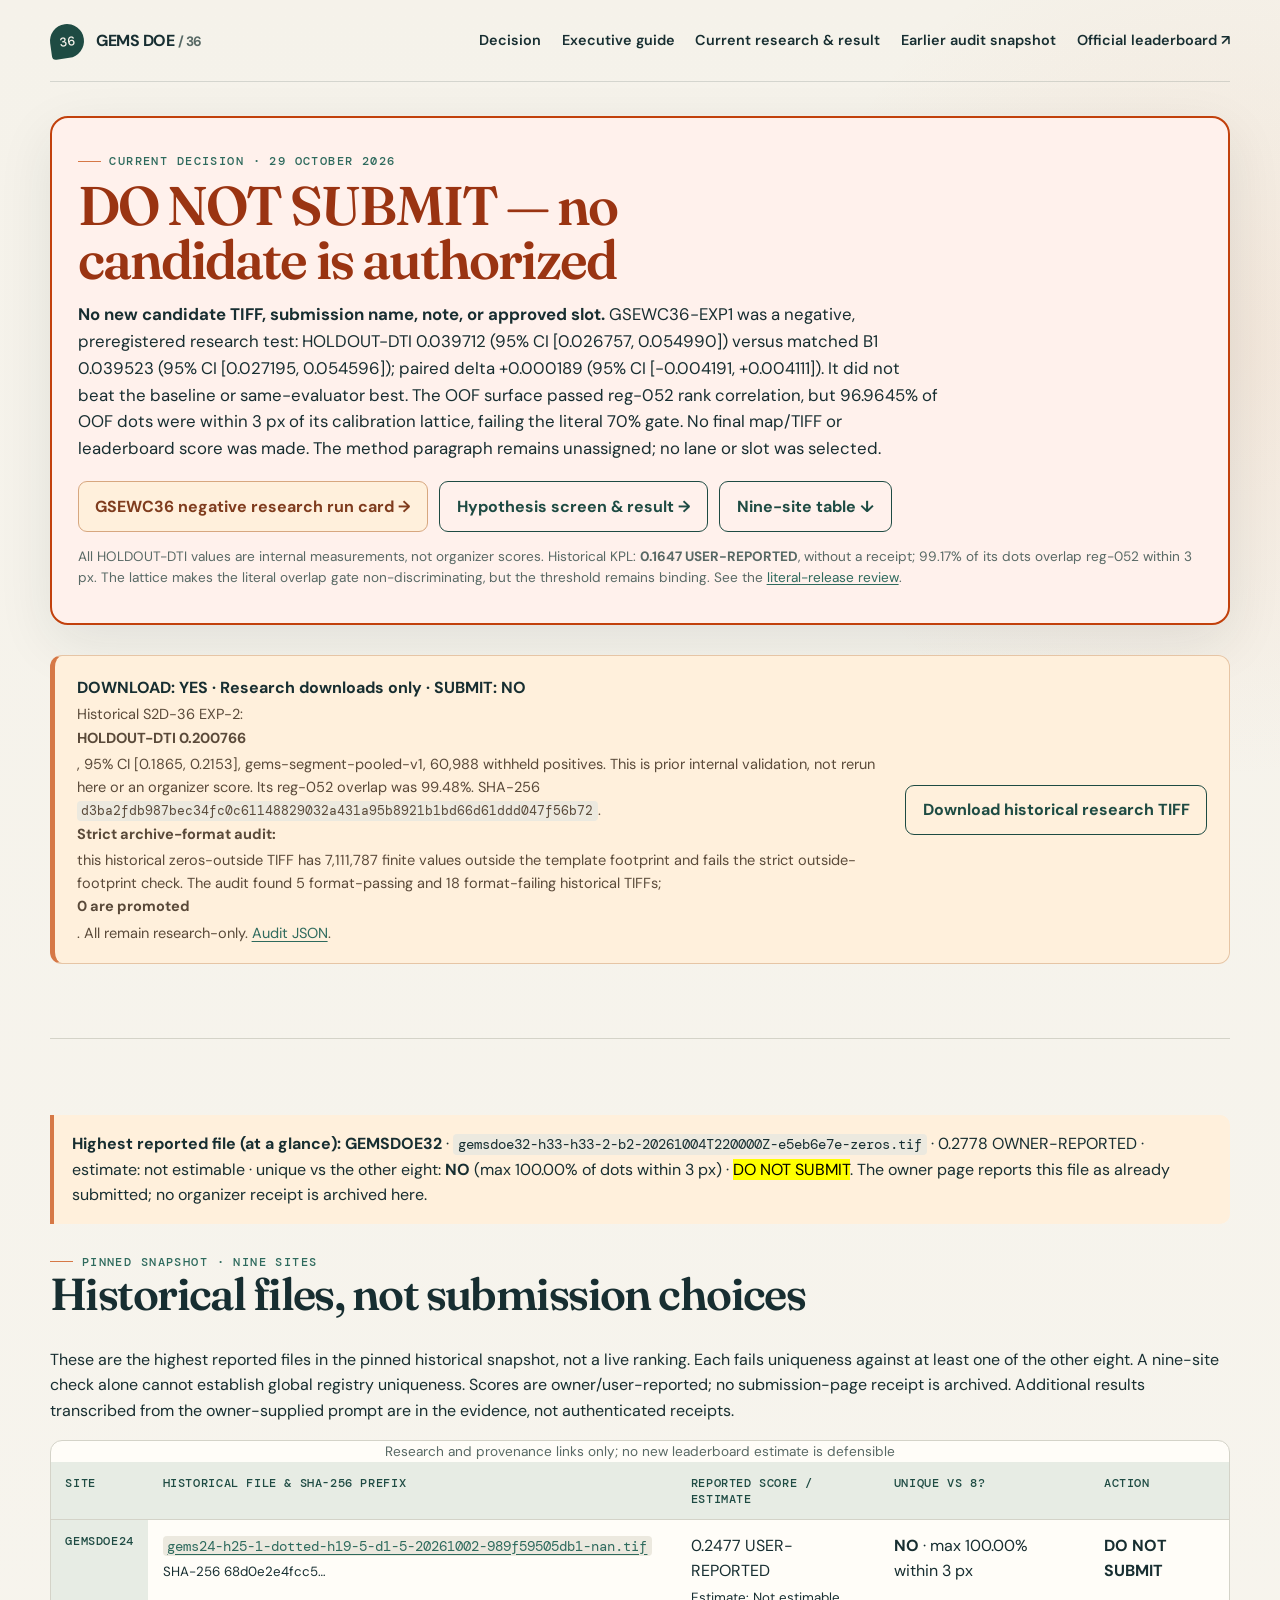
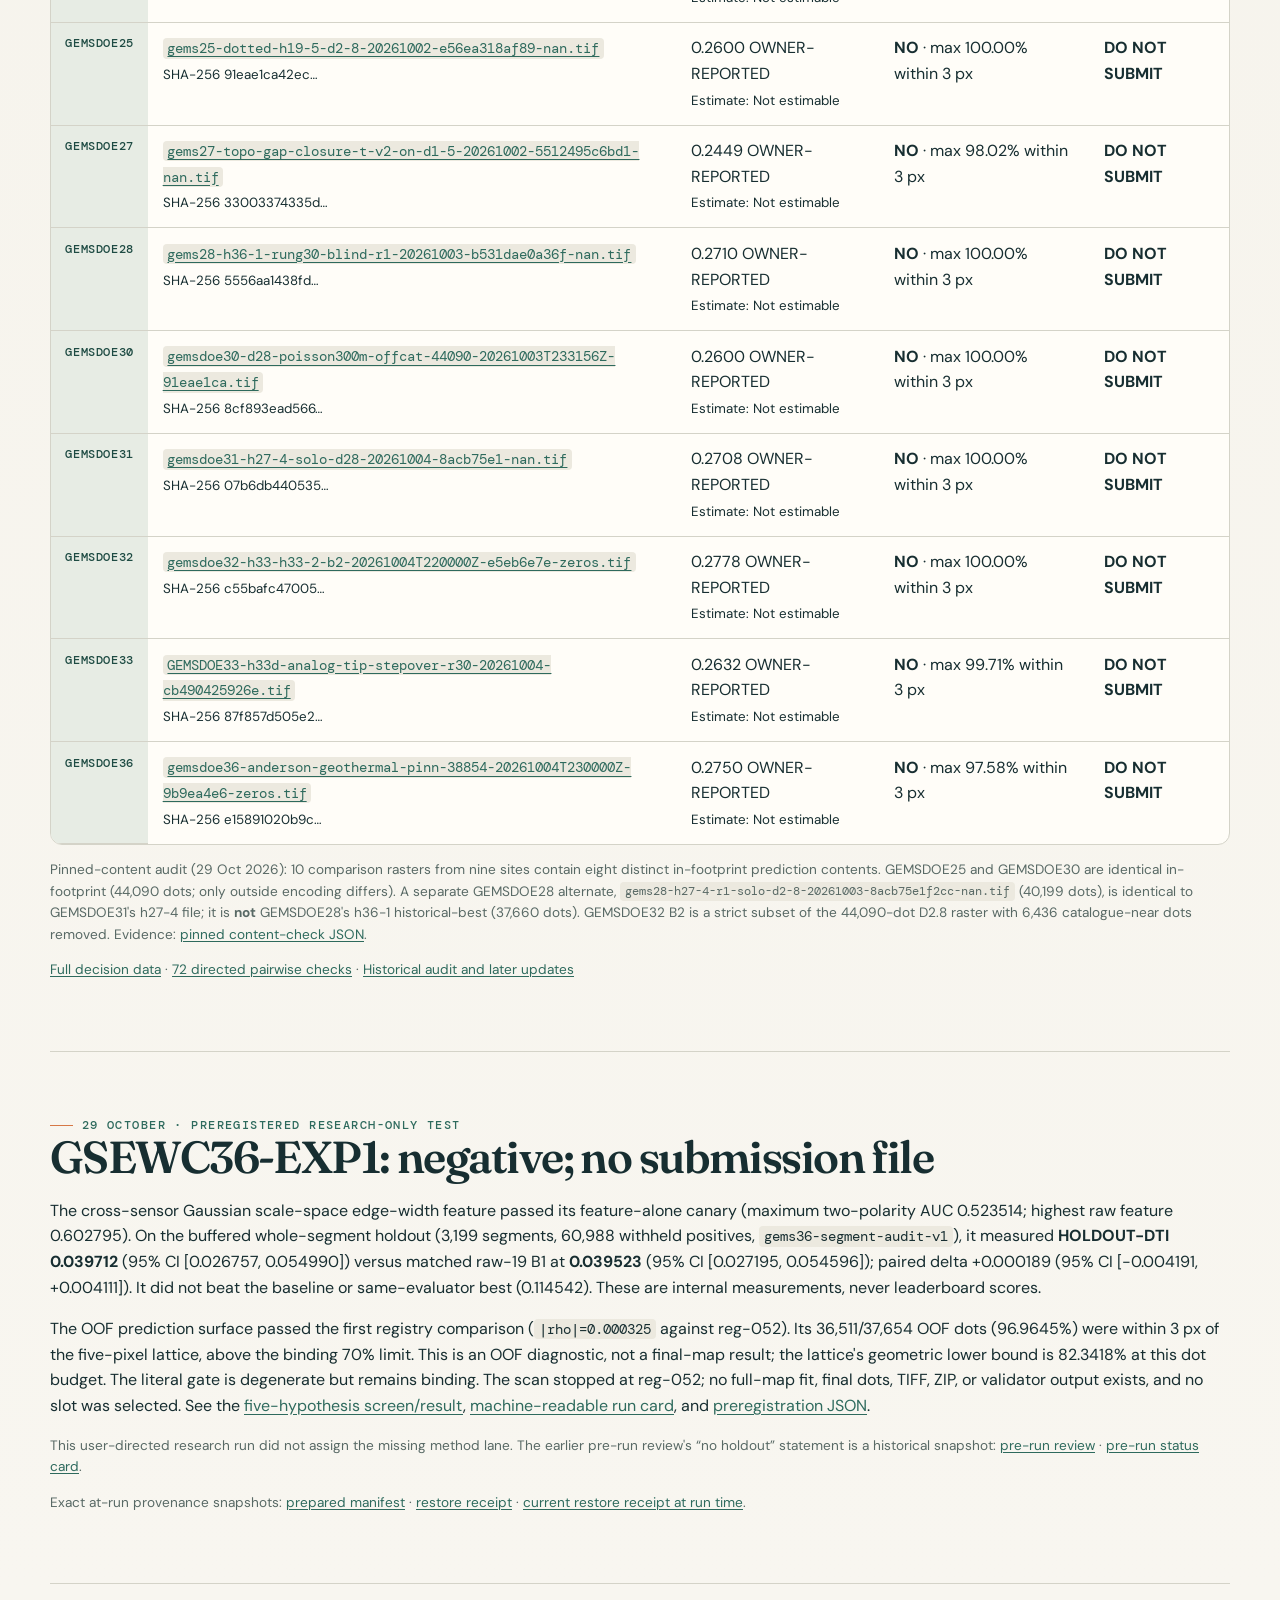
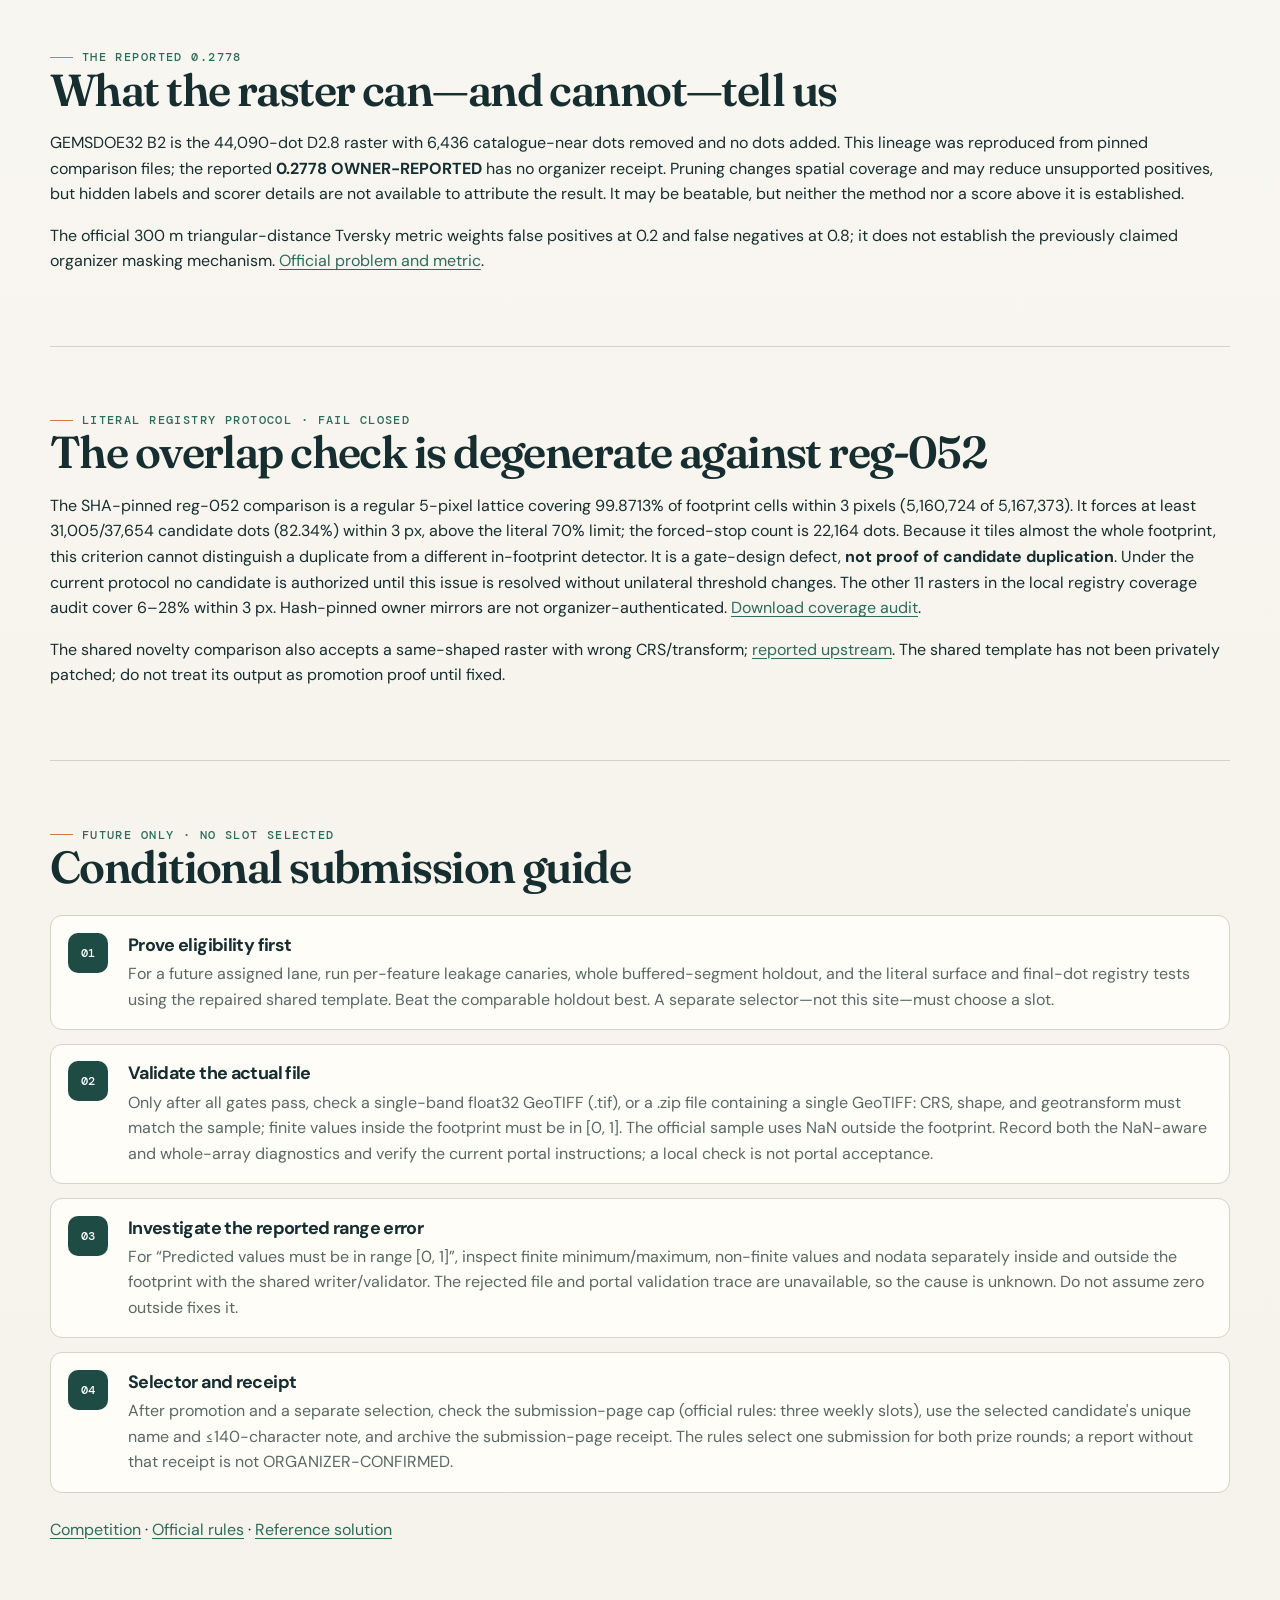
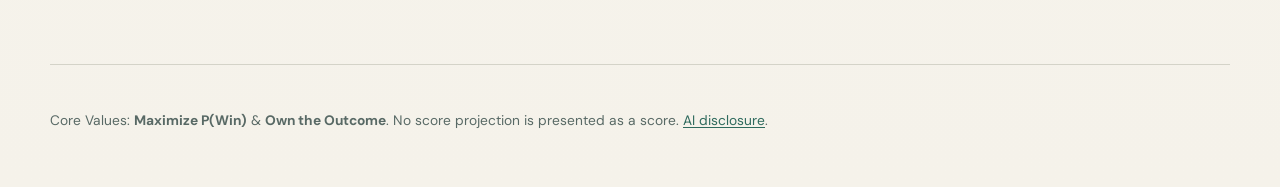
==== commit 01c6843d: "Merge origin/main and preserve GSEWC36 negative result Co-authored-by: arena-agent <297053741+arena-" ====
--- a/docs/index.html
+++ b/docs/index.html
@@ -4,17 +4,18 @@
 <title>Decision and evidence · GEMS DOE 36</title><link rel="stylesheet" href="assets/site.css"></head>
 <body><a class="skip-link" href="#main">Skip to main content</a>
 <header class="site-header"><a class="brand" href="index.html"><span class="brand-mark" aria-hidden="true">36</span><span>GEMS DOE <span class="small">/ 36</span></span></a>
-<nav class="nav" aria-label="Main navigation"><a href="index.html">Decision</a><a href="executive-summary.html">Executive guide</a><a href="research/hypothesis-screen-20261029.md">Research &amp; sources</a><a href="https://www.drivendata.org/competitions/306/competition-doe-gems/leaderboard/" target="_blank" rel="noopener">Official leaderboard ↗</a></nav></header>
+<nav class="nav" aria-label="Main navigation"><a href="index.html">Decision</a><a href="executive-summary.html">Executive guide</a><a href="research/hypothesis-screen-20261029.md">Current research &amp; result</a><a href="research/review-20261029.md">Earlier audit snapshot</a><a href="https://www.drivendata.org/competitions/306/competition-doe-gems/leaderboard/" target="_blank" rel="noopener">Official leaderboard ↗</a></nav></header>
 <main id="main" class="wrap">
 <!-- LITERAL_REVIEW:START -->
 <section class="verdict verdict-bad" aria-labelledby="decision-title"><span class="eyebrow">Current decision · 29 October 2026</span>
 <h1 id="decision-title">DO NOT SUBMIT — no candidate is authorized</h1>
-<p class="verdict-sub"><strong>No new candidate TIFF, submission name, note, or approved slot.</strong> The preregistered GSEWC36-EXP1 was negative: HOLDOUT-DTI 0.039712 (95% CI [0.026757, 0.054990]) versus matched B1 0.039523; paired delta +0.000189 (95% CI [−0.004191, +0.004111]). It did not beat the baseline or the same-evaluator best. The OOF surface passed the reg-052 rank gate, but 96.9645% of OOF dots were within 3 px of the calibration lattice, exceeding the literal 70% gate. No final map/TIFF or leaderboard score was made; the method paragraph is still missing.</p>
-<div class="hero-actions"><a class="button warning" href="downloads/gsewc36-run-card.json">Current negative JSON run card →</a><a class="button secondary" href="research/hypothesis-screen-20261029.md">Hypothesis screen &amp; result →</a><a class="button secondary" href="#focus9-decision">Nine-site table ↓</a></div>
-<p class="small">All HOLDOUT-DTI values are internal measurements, not organizer scores. A future selector is separate from validation. Historical KPL: <strong>0.1647 USER-REPORTED</strong>, without a receipt; 99.17% of its dots overlap reg-052 within 3 px. See the <a href="downloads/literal-release-review.json">literal-release review</a>.</p>
+<p class="verdict-sub"><strong>No new candidate TIFF, submission name, note, or approved slot.</strong> GSEWC36-EXP1 was a negative, preregistered research test: HOLDOUT-DTI 0.039712 (95% CI [0.026757, 0.054990]) versus matched B1 0.039523 (95% CI [0.027195, 0.054596]); paired delta +0.000189 (95% CI [-0.004191, +0.004111]). It did not beat the baseline or same-evaluator best. The OOF surface passed reg-052 rank correlation, but 96.9645% of OOF dots were within 3 px of its calibration lattice, failing the literal 70% gate. No final map/TIFF or leaderboard score was made. The method paragraph remains unassigned; no lane or slot was selected.</p>
+<div class="hero-actions"><a class="button warning" href="downloads/gsewc36-run-card.json">GSEWC36 negative research run card →</a><a class="button secondary" href="research/hypothesis-screen-20261029.md">Hypothesis screen &amp; result →</a><a class="button secondary" href="#focus9-decision">Nine-site table ↓</a></div>
+<p class="small">All HOLDOUT-DTI values are internal measurements, not organizer scores. Historical KPL: <strong>0.1647 USER-REPORTED</strong>, without a receipt; 99.17% of its dots overlap reg-052 within 3 px. The lattice makes the literal overlap gate non-discriminating, but the threshold remains binding. See the <a href="downloads/literal-release-review.json">literal-release review</a>.</p>
 </section><!-- LITERAL_REVIEW:END -->
 <section class="download-strip" aria-label="Research download, not submission"><div><strong>DOWNLOAD: YES · Research downloads only · SUBMIT: NO</strong>
-<p>Historical S2D-36 EXP-2: <strong>HOLDOUT-DTI 0.200766</strong>, 95% CI [0.1865, 0.2153], gems-segment-pooled-v1, 60,988 withheld positives. This is prior internal validation, not rerun here or an organizer score. Its reg-052 overlap was 99.48%. SHA-256 <code>d3ba2fdb987bec34fc0c61148829032a431a95b8921b1bd66d61ddd047f56b72</code>.</p></div>
+<p>Historical S2D-36 EXP-2: <strong>HOLDOUT-DTI 0.200766</strong>, 95% CI [0.1865, 0.2153], gems-segment-pooled-v1, 60,988 withheld positives. This is prior internal validation, not rerun here or an organizer score. Its reg-052 overlap was 99.48%. SHA-256 <code>d3ba2fdb987bec34fc0c61148829032a431a95b8921b1bd66d61ddd047f56b72</code>.</p>
+<p><strong>Strict archive-format audit:</strong> this historical zeros-outside TIFF has 7,111,787 finite values outside the template footprint and fails the strict outside-footprint check. The audit found 5 format-passing and 18 format-failing historical TIFFs; <strong>0 are promoted</strong>. All remain research-only. <a href="downloads/strict-download-validation-20261029.json">Audit JSON</a>.</p></div>
 <a class="button secondary" href="downloads/gemsdoe36-s2d36-exp2-20261027-31189d084a83-zeros.tif" download>Download historical research TIFF</a></section>
 <!-- FOCUS9_DECISION:START -->
 <section class="section" id="focus9-decision" aria-labelledby="focus-title">
@@ -23,19 +24,20 @@
 <p>These are the highest reported files in the pinned historical snapshot, not a live ranking. Each fails uniqueness against at least one of the other eight. A nine-site check alone cannot establish global registry uniqueness. Scores are owner/user-reported; no submission-page receipt is archived. Additional results transcribed from the owner-supplied prompt are in the evidence, not authenticated receipts.</p>
 <div class="table-wrap"><table><caption class="small">Research and provenance links only; no new leaderboard estimate is defensible</caption>
 <thead><tr><th>Site</th><th>Historical file &amp; SHA-256 prefix</th><th>Reported score / estimate</th><th>Unique vs 8?</th><th>Action</th></tr></thead><tbody><tr><th scope="row">GEMSDOE24</th><td><a href="https://github.com/buffedlizard55-lab/GEMSDOE24/blob/fc2bc6f350bf5c6ce8da5d7a2ab03578ea1259d1/docs/downloads/gems24-h25-1-dotted-h19-5-d1-5-20261002-989f59505db1-nan.tif"><code>gems24-h25-1-dotted-h19-5-d1-5-20261002-989f59505db1-nan.tif</code></a><br><small>SHA-256 68d0e2e4fcc5…</small></td><td>0.2477 USER-REPORTED<br><small>Estimate: Not estimable</small></td><td><strong>NO</strong> · max 100.00% within 3 px</td><td><strong>DO NOT SUBMIT</strong></td></tr><tr><th scope="row">GEMSDOE25</th><td><a href="https://github.com/buffedlizard55-lab/GEMSDOE25/blob/e40b9b5e3871cb34d138f586bde97f5099658d01/docs/downloads/gems25-dotted-h19-5-d2-8-20261002-e56ea318af89-nan.tif"><code>gems25-dotted-h19-5-d2-8-20261002-e56ea318af89-nan.tif</code></a><br><small>SHA-256 91eae1ca42ec…</small></td><td>0.2600 OWNER-REPORTED<br><small>Estimate: Not estimable</small></td><td><strong>NO</strong> · max 100.00% within 3 px</td><td><strong>DO NOT SUBMIT</strong></td></tr><tr><th scope="row">GEMSDOE27</th><td><a href="https://github.com/buffedlizard55-lab/GEMSDOE27/blob/927322eadbde56be42ae129ccdfb9b37540d8e60/docs/downloads/gems27-topo-gap-closure-t-v2-on-d1-5-20261002-5512495c6bd1-nan.tif"><code>gems27-topo-gap-closure-t-v2-on-d1-5-20261002-5512495c6bd1-nan.tif</code></a><br><small>SHA-256 33003374335d…</small></td><td>0.2449 OWNER-REPORTED<br><small>Estimate: Not estimable</small></td><td><strong>NO</strong> · max 98.02% within 3 px</td><td><strong>DO NOT SUBMIT</strong></td></tr><tr><th scope="row">GEMSDOE28</th><td><a href="https://github.com/buffedlizard55-lab/GEMSDOE28/blob/e6321461066f89080e3b1bb670d3951ab20d3638/docs/downloads/gems28-h36-1-rung30-blind-r1-20261003-b531dae0a36f-nan.tif"><code>gems28-h36-1-rung30-blind-r1-20261003-b531dae0a36f-nan.tif</code></a><br><small>SHA-256 5556aa1438fd…</small></td><td>0.2710 OWNER-REPORTED<br><small>Estimate: Not estimable</small></td><td><strong>NO</strong> · max 100.00% within 3 px</td><td><strong>DO NOT SUBMIT</strong></td></tr><tr><th scope="row">GEMSDOE30</th><td><a href="https://github.com/buffedlizard55-lab/GEMSDOE30/blob/760af3005dd40b9f36d8fef97d6dc384fd9f2a2f/docs/downloads/gemsdoe30-d28-poisson300m-offcat-44090-20261003T233156Z-91eae1ca.tif"><code>gemsdoe30-d28-poisson300m-offcat-44090-20261003T233156Z-91eae1ca.tif</code></a><br><small>SHA-256 8cf893ead566…</small></td><td>0.2600 OWNER-REPORTED<br><small>Estimate: Not estimable</small></td><td><strong>NO</strong> · max 100.00% within 3 px</td><td><strong>DO NOT SUBMIT</strong></td></tr><tr><th scope="row">GEMSDOE31</th><td><a href="https://github.com/buffedlizard55-lab/GEMSDOE31/blob/597b04cd1afb65d1ebbe3e9417fd952be48e3d74/docs/downloads/gemsdoe31-h27-4-solo-d28-20261004-8acb75e1-nan.tif"><code>gemsdoe31-h27-4-solo-d28-20261004-8acb75e1-nan.tif</code></a><br><small>SHA-256 07b6db440535…</small></td><td>0.2708 OWNER-REPORTED<br><small>Estimate: Not estimable</small></td><td><strong>NO</strong> · max 100.00% within 3 px</td><td><strong>DO NOT SUBMIT</strong></td></tr><tr><th scope="row">GEMSDOE32</th><td><a href="https://github.com/buffedlizard55-lab/GEMSDOE32/blob/5fc7792c5887735ecd3aa9a612787da588a7bf2c/docs/downloads/gemsdoe32-h33-h33-2-b2-20261004T220000Z-e5eb6e7e-zeros.tif"><code>gemsdoe32-h33-h33-2-b2-20261004T220000Z-e5eb6e7e-zeros.tif</code></a><br><small>SHA-256 c55bafc47005…</small></td><td>0.2778 OWNER-REPORTED<br><small>Estimate: Not estimable</small></td><td><strong>NO</strong> · max 100.00% within 3 px</td><td><strong>DO NOT SUBMIT</strong></td></tr><tr><th scope="row">GEMSDOE33</th><td><a href="https://github.com/buffedlizard55-lab/GEMSDOE33/blob/f618cc54773bd9b4d6c2b3ebf78103a05cc10cb6/docs/downloads/GEMSDOE33-h33d-analog-tip-stepover-r30-20261004-cb490425926e.tif"><code>GEMSDOE33-h33d-analog-tip-stepover-r30-20261004-cb490425926e.tif</code></a><br><small>SHA-256 87f857d505e2…</small></td><td>0.2632 OWNER-REPORTED<br><small>Estimate: Not estimable</small></td><td><strong>NO</strong> · max 99.71% within 3 px</td><td><strong>DO NOT SUBMIT</strong></td></tr><tr><th scope="row">GEMSDOE36</th><td><a href="https://github.com/buffedlizard55-lab/GEMSDOE36/blob/c5a8ae7da3bd2fcff5aa5855afd44c7a3346c16f/docs/downloads/gemsdoe36-anderson-geothermal-pinn-38854-20261004T230000Z-9b9ea4e6-zeros.tif"><code>gemsdoe36-anderson-geothermal-pinn-38854-20261004T230000Z-9b9ea4e6-zeros.tif</code></a><br><small>SHA-256 e15891020b9c…</small></td><td>0.2750 OWNER-REPORTED<br><small>Estimate: Not estimable</small></td><td><strong>NO</strong> · max 97.58% within 3 px</td><td><strong>DO NOT SUBMIT</strong></td></tr></tbody></table></div>
-<p class="small">Content check (28 Oct 2026, pinned bytes): GEMSDOE30's raster has the same 44,090 positive pixels and in-footprint values as GEMSDOE25 (only the outside encoding differs), so the two are duplicates for submission purposes. GEMSDOE32 B2 is a strict subset of the 44,090-dot D2.8 raster with 6,436 catalogue-adjacent dots removed. Evidence: <a href="downloads/focus9_content_checks_20261028.json">focus9_content_checks_20261028.json</a>.</p>
+<p class="small">Pinned-content audit (29 Oct 2026): 10 comparison rasters from nine sites contain eight distinct in-footprint prediction contents. GEMSDOE25 and GEMSDOE30 are identical in-footprint (44,090 dots; only outside encoding differs). A separate GEMSDOE28 alternate, <code>gems28-h27-4-r1-solo-d2-8-20261003-8acb75e1f2cc-nan.tif</code> (40,199 dots), is identical to GEMSDOE31's h27-4 file; it is <strong>not</strong> GEMSDOE28's h36-1 historical-best (37,660 dots). GEMSDOE32 B2 is a strict subset of the 44,090-dot D2.8 raster with 6,436 catalogue-near dots removed. Evidence: <a href="downloads/focus9_content_checks_20261028.json">pinned content-check JSON</a>.</p>
 <p class="small"><a href="downloads/focus9-decision-table-20261027.json">Full decision data</a> · <a href="downloads/focus-sites-pairwise-uniqueness.json">72 directed pairwise checks</a> · <a href="research/focus9-executive-summary-20261027.md">Historical audit and later updates</a></p>
 </section><!-- FOCUS9_DECISION:END -->
 <section class="section" id="gsewc36-exp1"><span class="eyebrow">29 October · preregistered research-only test</span><h2>GSEWC36-EXP1: negative; no submission file</h2>
-<p>The cross-sensor Gaussian scale-space edge-width feature passed its feature-alone canary (maximum two-polarity AUC 0.523514). On the buffered whole-segment holdout (3,199 segments, 60,988 withheld positives, `gems36-segment-audit-v1`), it measured <strong>HOLDOUT-DTI 0.039712</strong> (95% CI [0.026757, 0.054990]) versus matched raw-19 B1 at <strong>0.039523</strong> (95% CI [0.027195, 0.054596]); paired delta +0.000189 (95% CI [−0.004191, +0.004111]). It did not beat the baseline or the same-evaluator best (0.114542). These are internal measurements, never leaderboard scores.</p>
-<p>The OOF prediction surface passed the first registry comparison (`|rho|=0.000325` against reg-052). Its 37,654 OOF dots had 36,511/37,654 = <strong>96.9645%</strong> within 3 px of the five-pixel lattice, above the binding 70% limit. That overlap is an OOF diagnostic, not a final-map result; the lattice's geometric lower bound is 82.3418% at this budget. The literal gate is degenerate but remains binding. No full-map fit, final dots, TIFF, ZIP, or validator output exists; no slot was selected. See the <a href="research/hypothesis-screen-20261029.md">full screen/result</a>, <a href="downloads/gsewc36-run-card.json">machine-readable run card</a>, and <a href="downloads/hypothesis-screen-20261029.json">preregistration JSON</a>.</p>
-</section>
+<p>The cross-sensor Gaussian scale-space edge-width feature passed its feature-alone canary (maximum two-polarity AUC 0.523514; highest raw feature 0.602795). On the buffered whole-segment holdout (3,199 segments, 60,988 withheld positives, <code>gems36-segment-audit-v1</code>), it measured <strong>HOLDOUT-DTI 0.039712</strong> (95% CI [0.026757, 0.054990]) versus matched raw-19 B1 at <strong>0.039523</strong> (95% CI [0.027195, 0.054596]); paired delta +0.000189 (95% CI [-0.004191, +0.004111]). It did not beat the baseline or same-evaluator best (0.114542). These are internal measurements, never leaderboard scores.</p>
+<p>The OOF prediction surface passed the first registry comparison (<code>|rho|=0.000325</code> against reg-052). Its 36,511/37,654 OOF dots (96.9645%) were within 3 px of the five-pixel lattice, above the binding 70% limit. This is an OOF diagnostic, not a final-map result; the lattice's geometric lower bound is 82.3418% at this dot budget. The literal gate is degenerate but remains binding. The scan stopped at reg-052; no full-map fit, final dots, TIFF, ZIP, or validator output exists, and no slot was selected. See the <a href="research/hypothesis-screen-20261029.md">five-hypothesis screen/result</a>, <a href="downloads/gsewc36-run-card.json">machine-readable run card</a>, and <a href="downloads/hypothesis-screen-20261029.json">preregistration JSON</a>.</p>
+<p class="small">This user-directed research run did not assign the missing method lane. The earlier pre-run review's “no holdout” statement is a historical snapshot: <a href="research/review-20261029.md">pre-run review</a> · <a href="downloads/session-review-20261029-run-card.json">pre-run status card</a>.</p>
+<p class="small">Exact at-run provenance snapshots: <a href="downloads/gsewc36-prepared-manifest-20261029.json">prepared manifest</a> · <a href="downloads/gsewc36-restore-receipt-20261029.json">restore receipt</a> · <a href="downloads/gsewc36-current-restore-receipt-20261029.json">current restore receipt at run time</a>.</p></section>
 <section class="section" id="why-b2"><span class="eyebrow">The reported 0.2778</span><h2>What the raster can—and cannot—tell us</h2>
 <p>GEMSDOE32 B2 is the 44,090-dot D2.8 raster with 6,436 catalogue-near dots removed and no dots added. This lineage was reproduced from pinned comparison files; the reported <strong>0.2778 OWNER-REPORTED</strong> has no organizer receipt. Pruning changes spatial coverage and may reduce unsupported positives, but hidden labels and scorer details are not available to attribute the result. It may be beatable, but neither the method nor a score above it is established.</p>
 <p>The official 300 m triangular-distance Tversky metric weights false positives at 0.2 and false negatives at 0.8; it does not establish the previously claimed organizer masking mechanism. <a href="https://www.drivendata.org/competitions/306/competition-doe-gems/page/967/">Official problem and metric</a>.</p>
 </section>
 <section class="section" id="novelty"><span class="eyebrow">Literal registry protocol · fail closed</span><h2>The overlap check is degenerate against reg-052</h2>
-<p>The SHA-pinned reg-052 comparison is a regular 5-pixel lattice covering 99.8713% of footprint cells within 3 pixels (5,160,724 of 5,167,373). It forces at least 31,005/37,654 candidate dots (82.34%) within 3 px, above the literal 70% limit; the forced-stop count is 22,164 dots. GSEWC36-EXP1's OOF dots measured 36,511/37,654 = 96.9645% within 3 px; its OOF surface had |rho|=0.000325. The OOF overlap is diagnostic only, and no final candidate map was created. Because the lattice tiles almost the whole footprint, this criterion cannot distinguish a duplicate from a different in-footprint detector. It is a gate-design defect, <strong>not proof of candidate duplication</strong>, but remains binding under the current protocol. The scan stopped at reg-052 after the first violation; later registry entries were not checked. Hash-pinned owner mirrors are not organizer-authenticated. <a href="downloads/registry-coverage-audit-20261028.json">Download coverage audit</a>.</p>
+<p>The SHA-pinned reg-052 comparison is a regular 5-pixel lattice covering 99.8713% of footprint cells within 3 pixels (5,160,724 of 5,167,373). It forces at least 31,005/37,654 candidate dots (82.34%) within 3 px, above the literal 70% limit; the forced-stop count is 22,164 dots. Because it tiles almost the whole footprint, this criterion cannot distinguish a duplicate from a different in-footprint detector. It is a gate-design defect, <strong>not proof of candidate duplication</strong>. Under the current protocol no candidate is authorized until this issue is resolved without unilateral threshold changes. The other 11 rasters in the local registry coverage audit cover 6–28% within 3 px. Hash-pinned owner mirrors are not organizer-authenticated. <a href="downloads/registry-coverage-audit-20261028.json">Download coverage audit</a>.</p>
 <p>The shared novelty comparison also accepts a same-shaped raster with wrong CRS/transform; <a href="https://github.com/buffedlizard55-lab/GEMSDOE24/issues/77">reported upstream</a>. The shared template has not been privately patched; do not treat its output as promotion proof until fixed.</p>
 </section>
 <section class="section" id="how-to-submit"><span class="eyebrow">Future only · no slot selected</span><h2>Conditional submission guide</h2>
